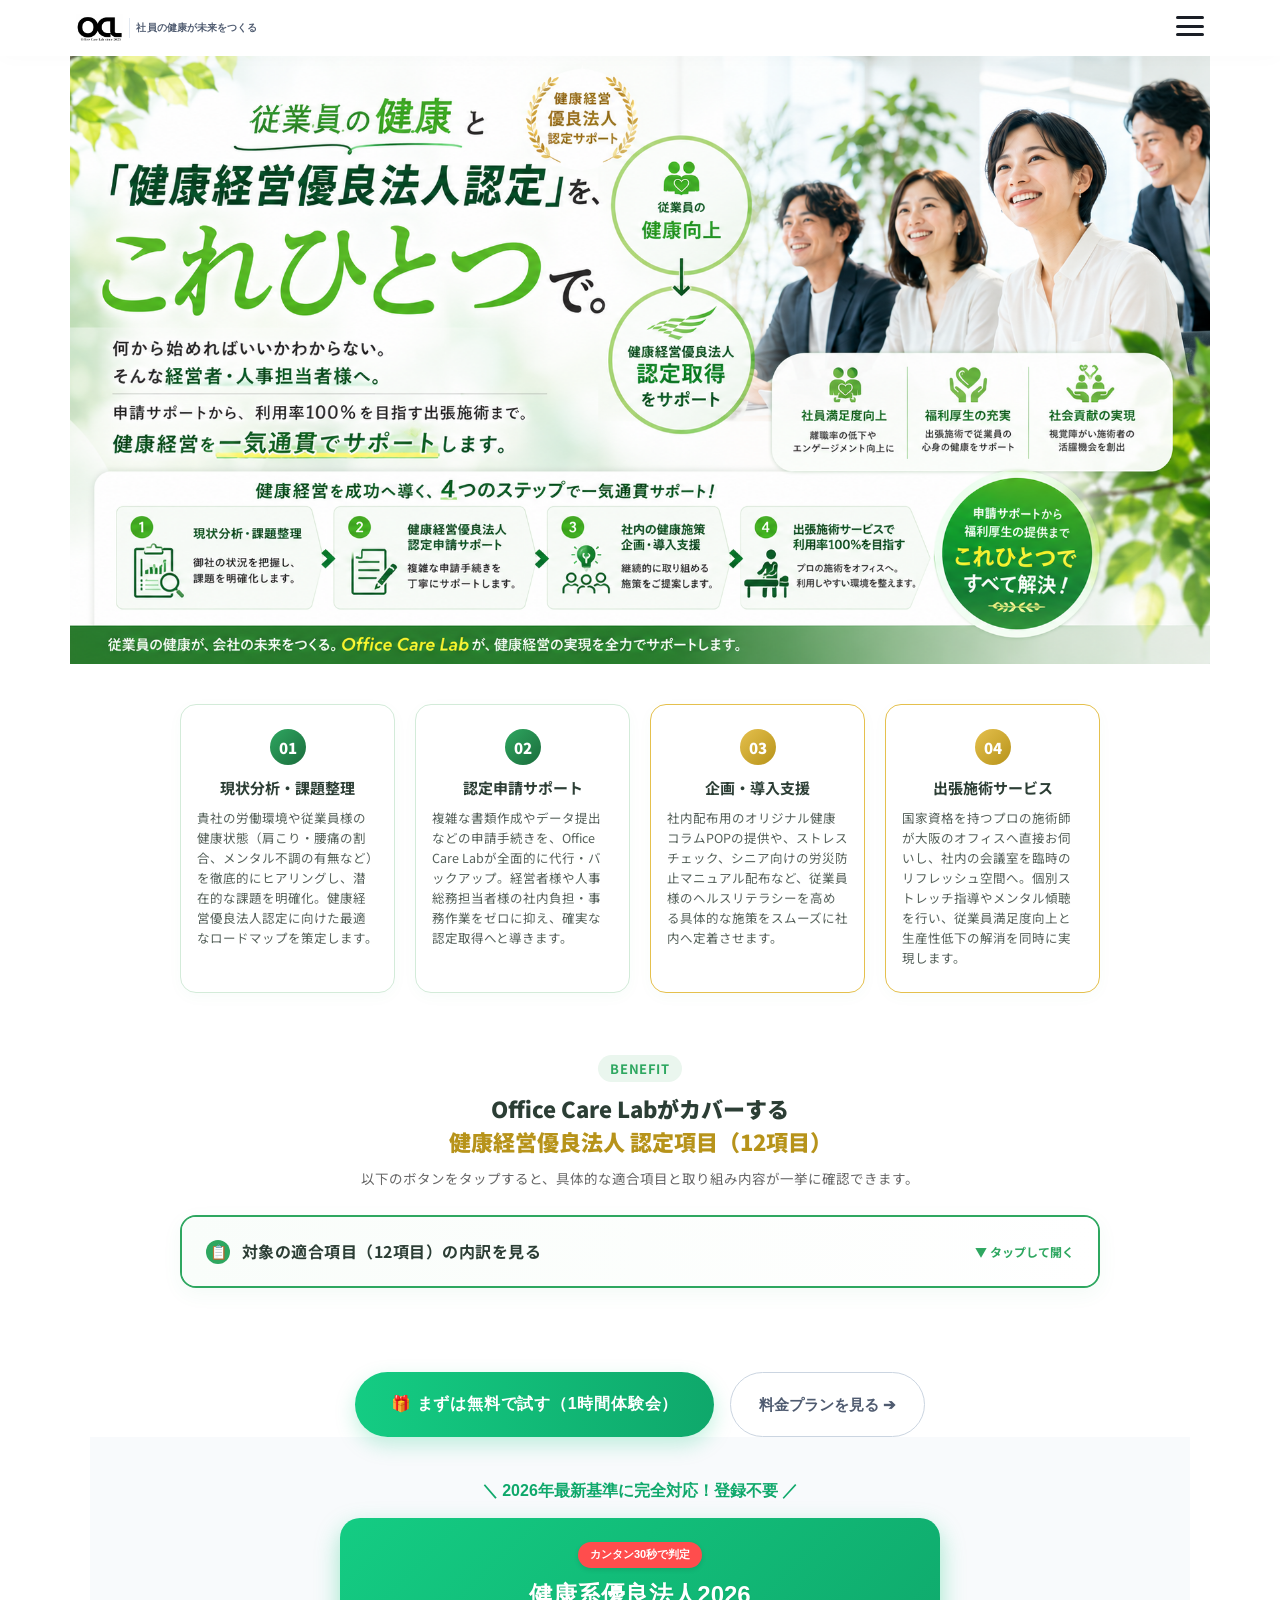
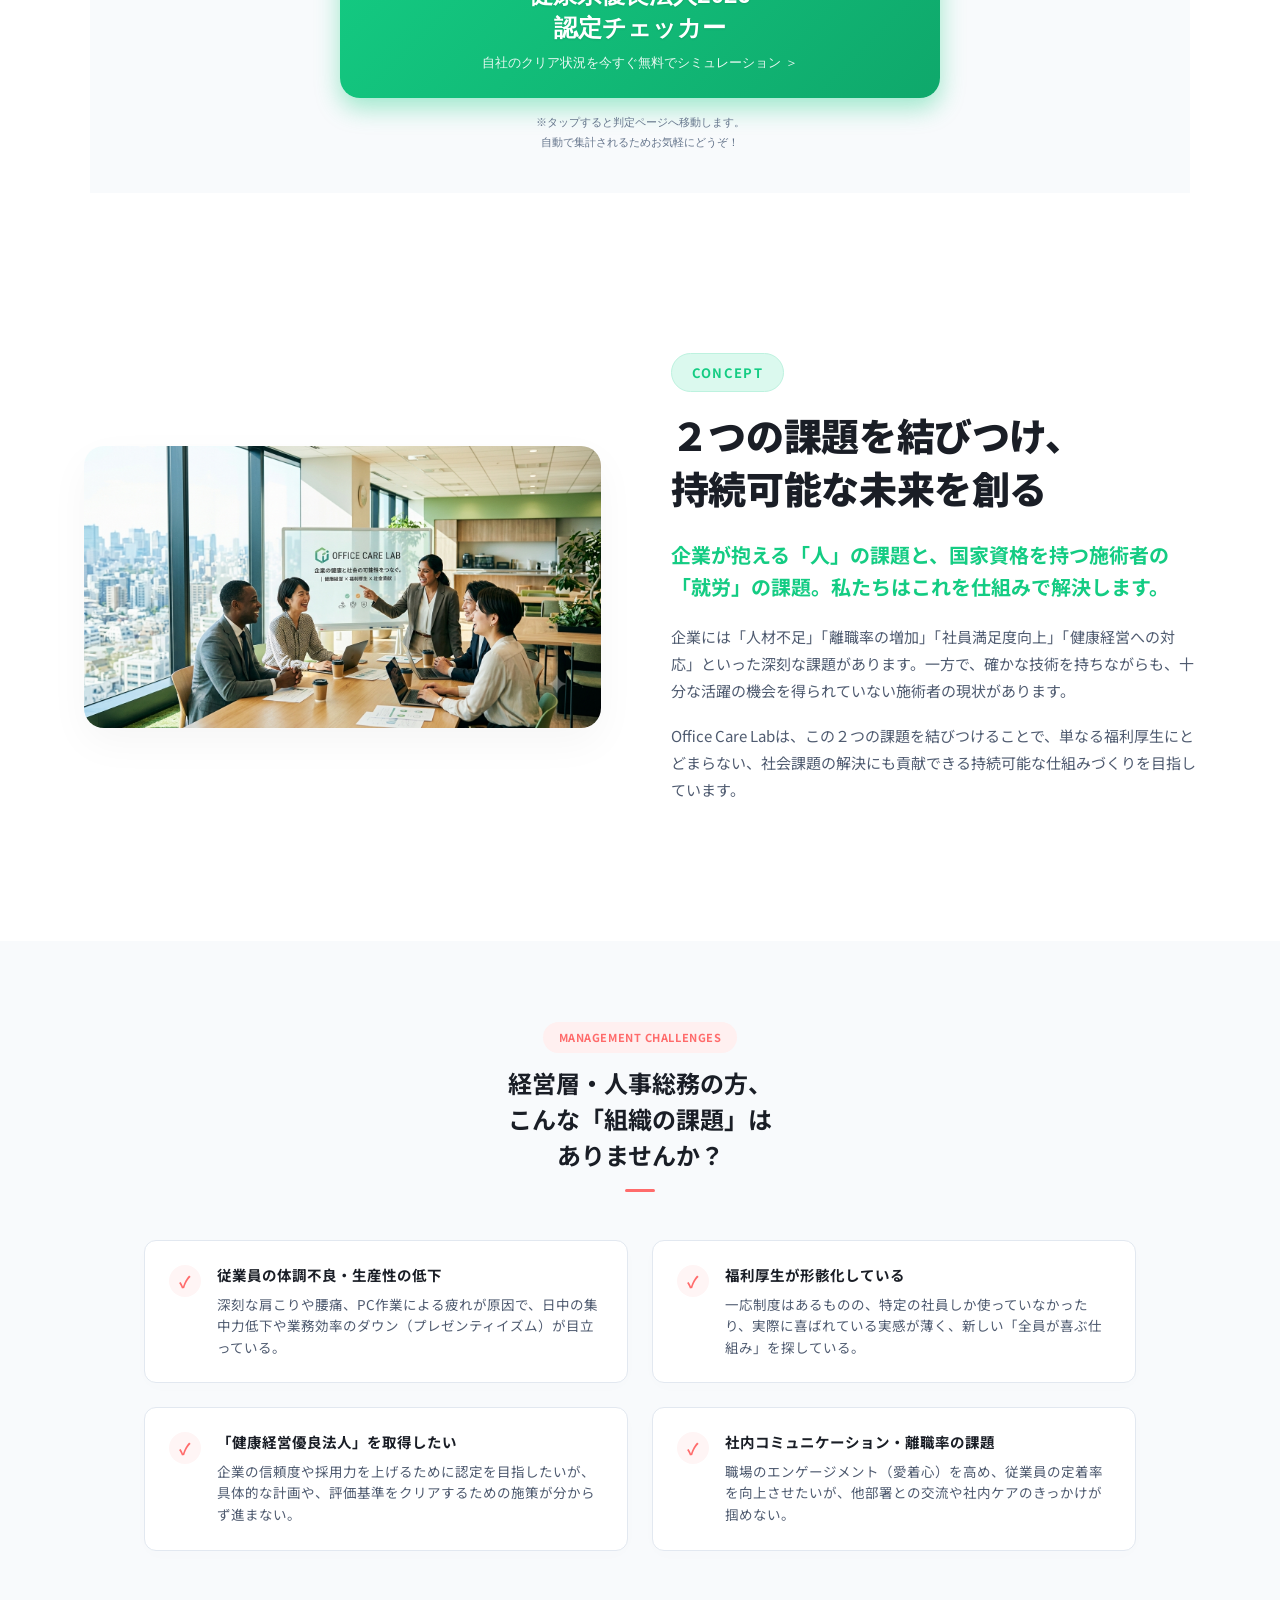
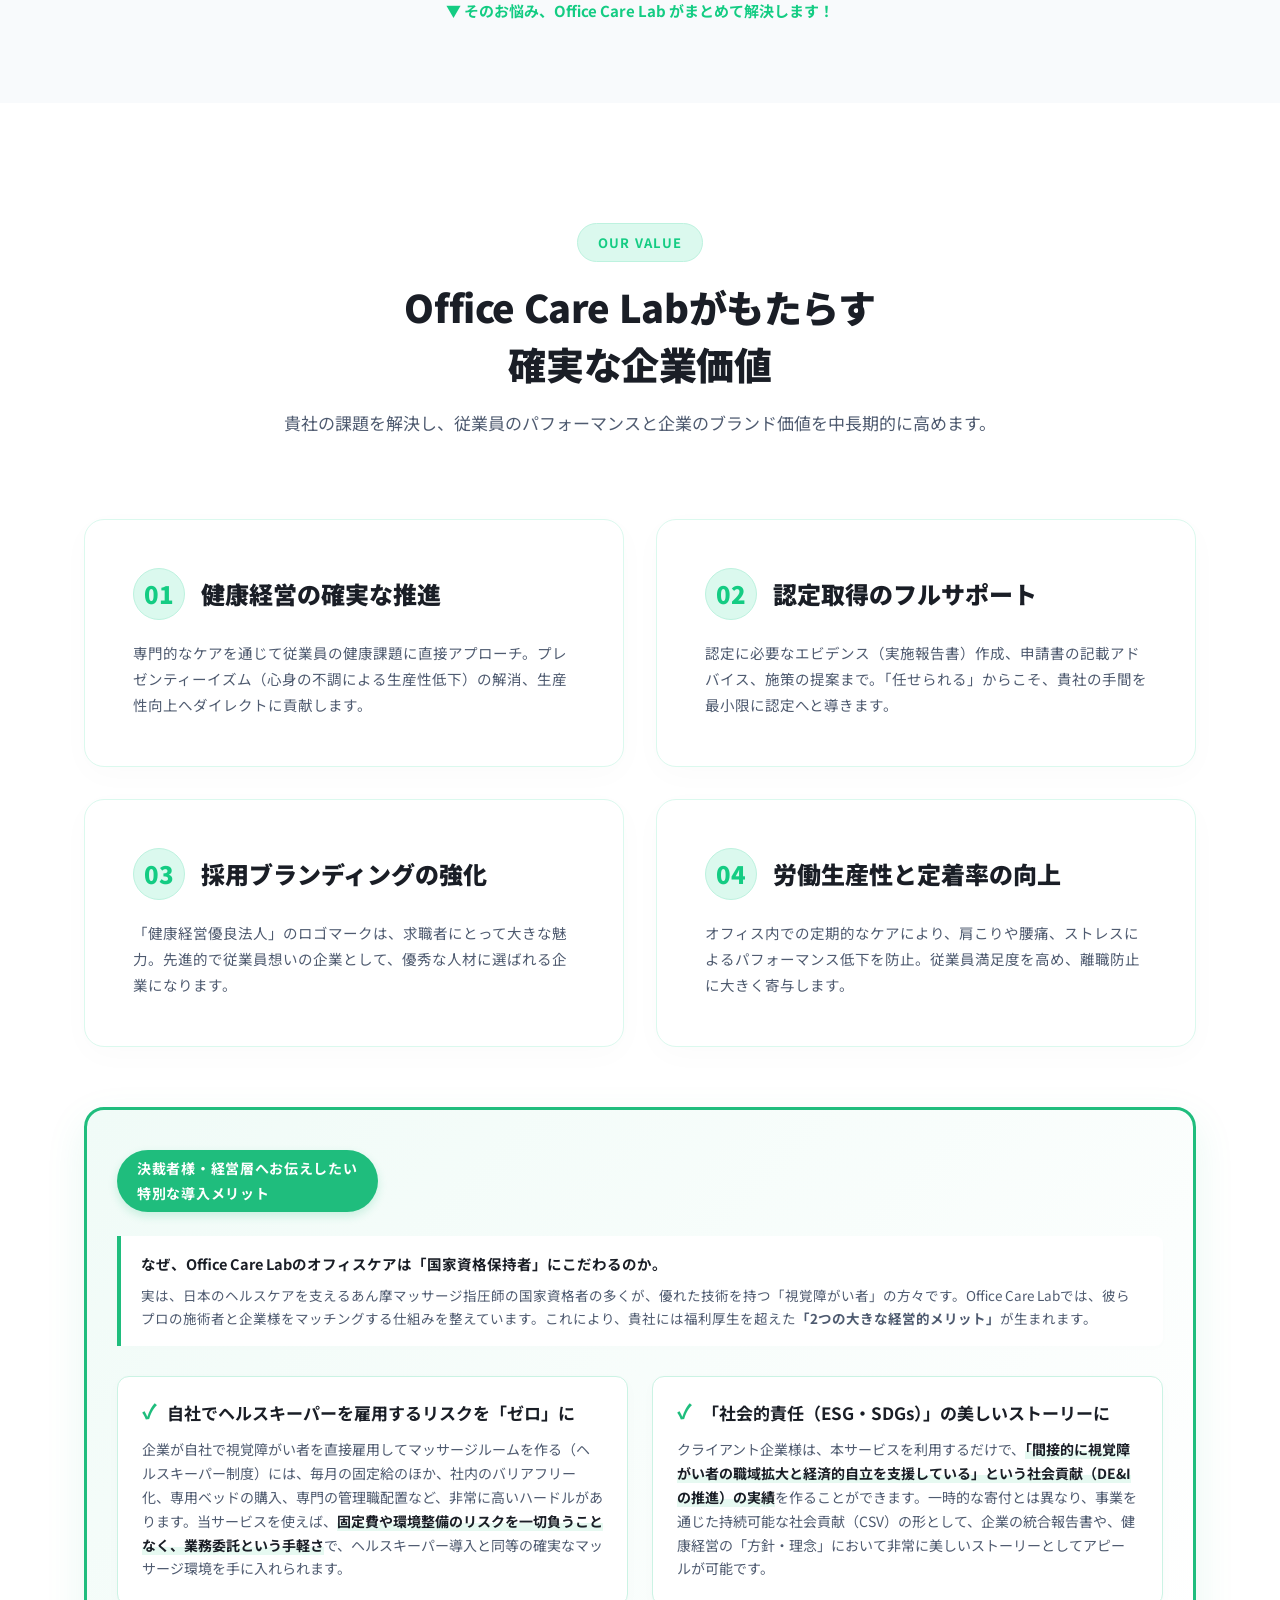
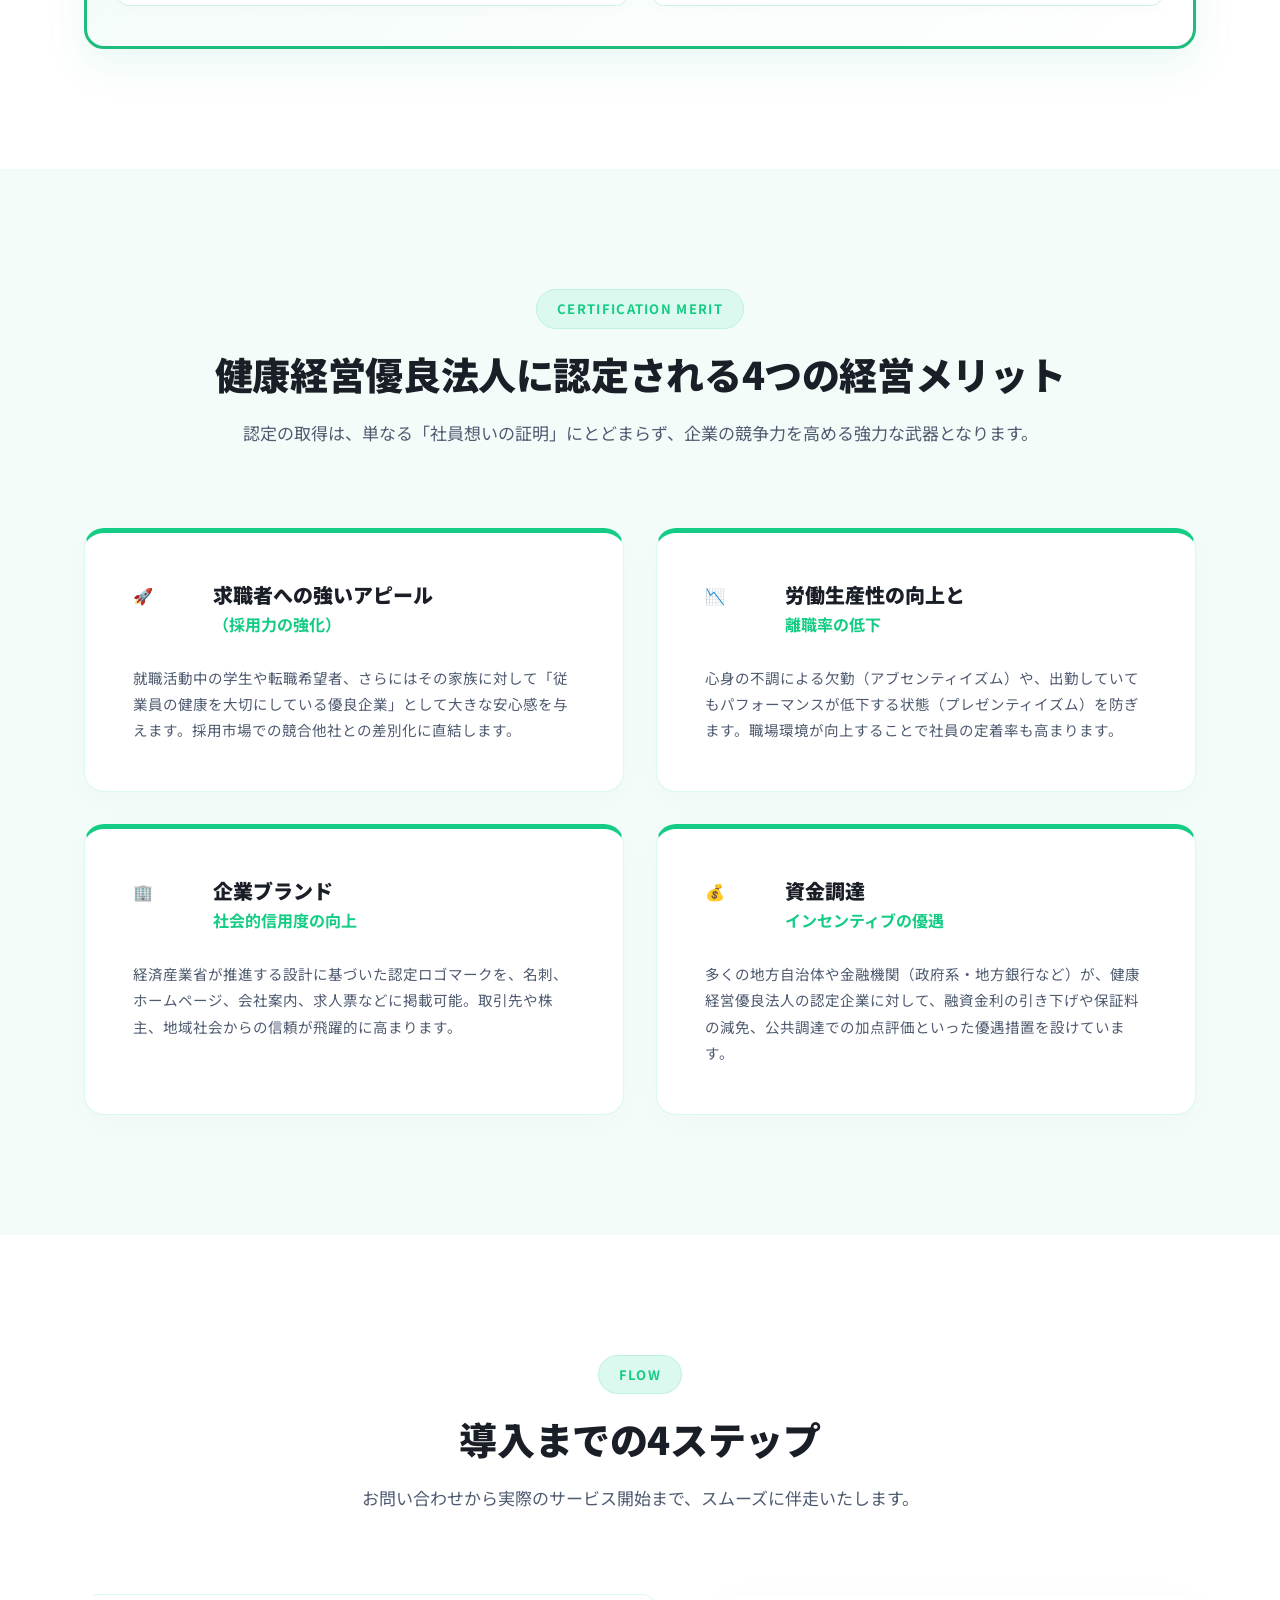
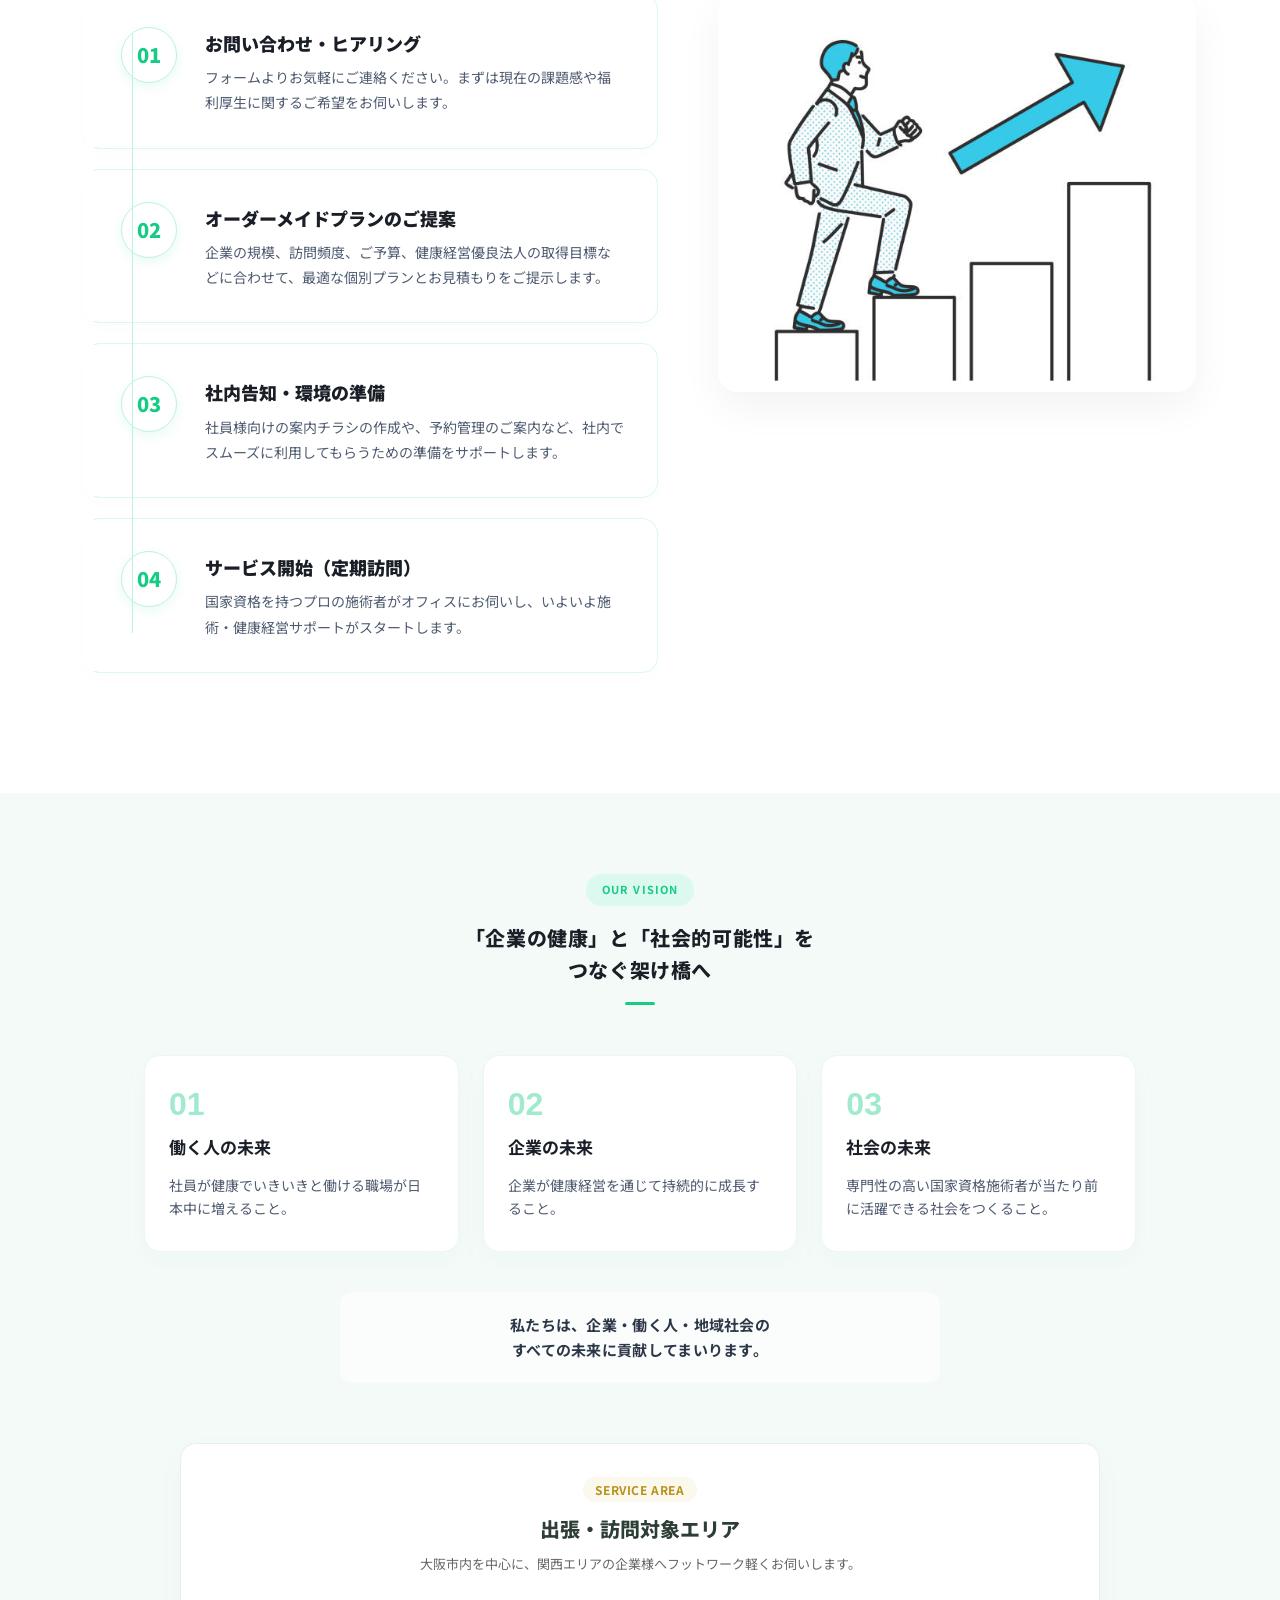
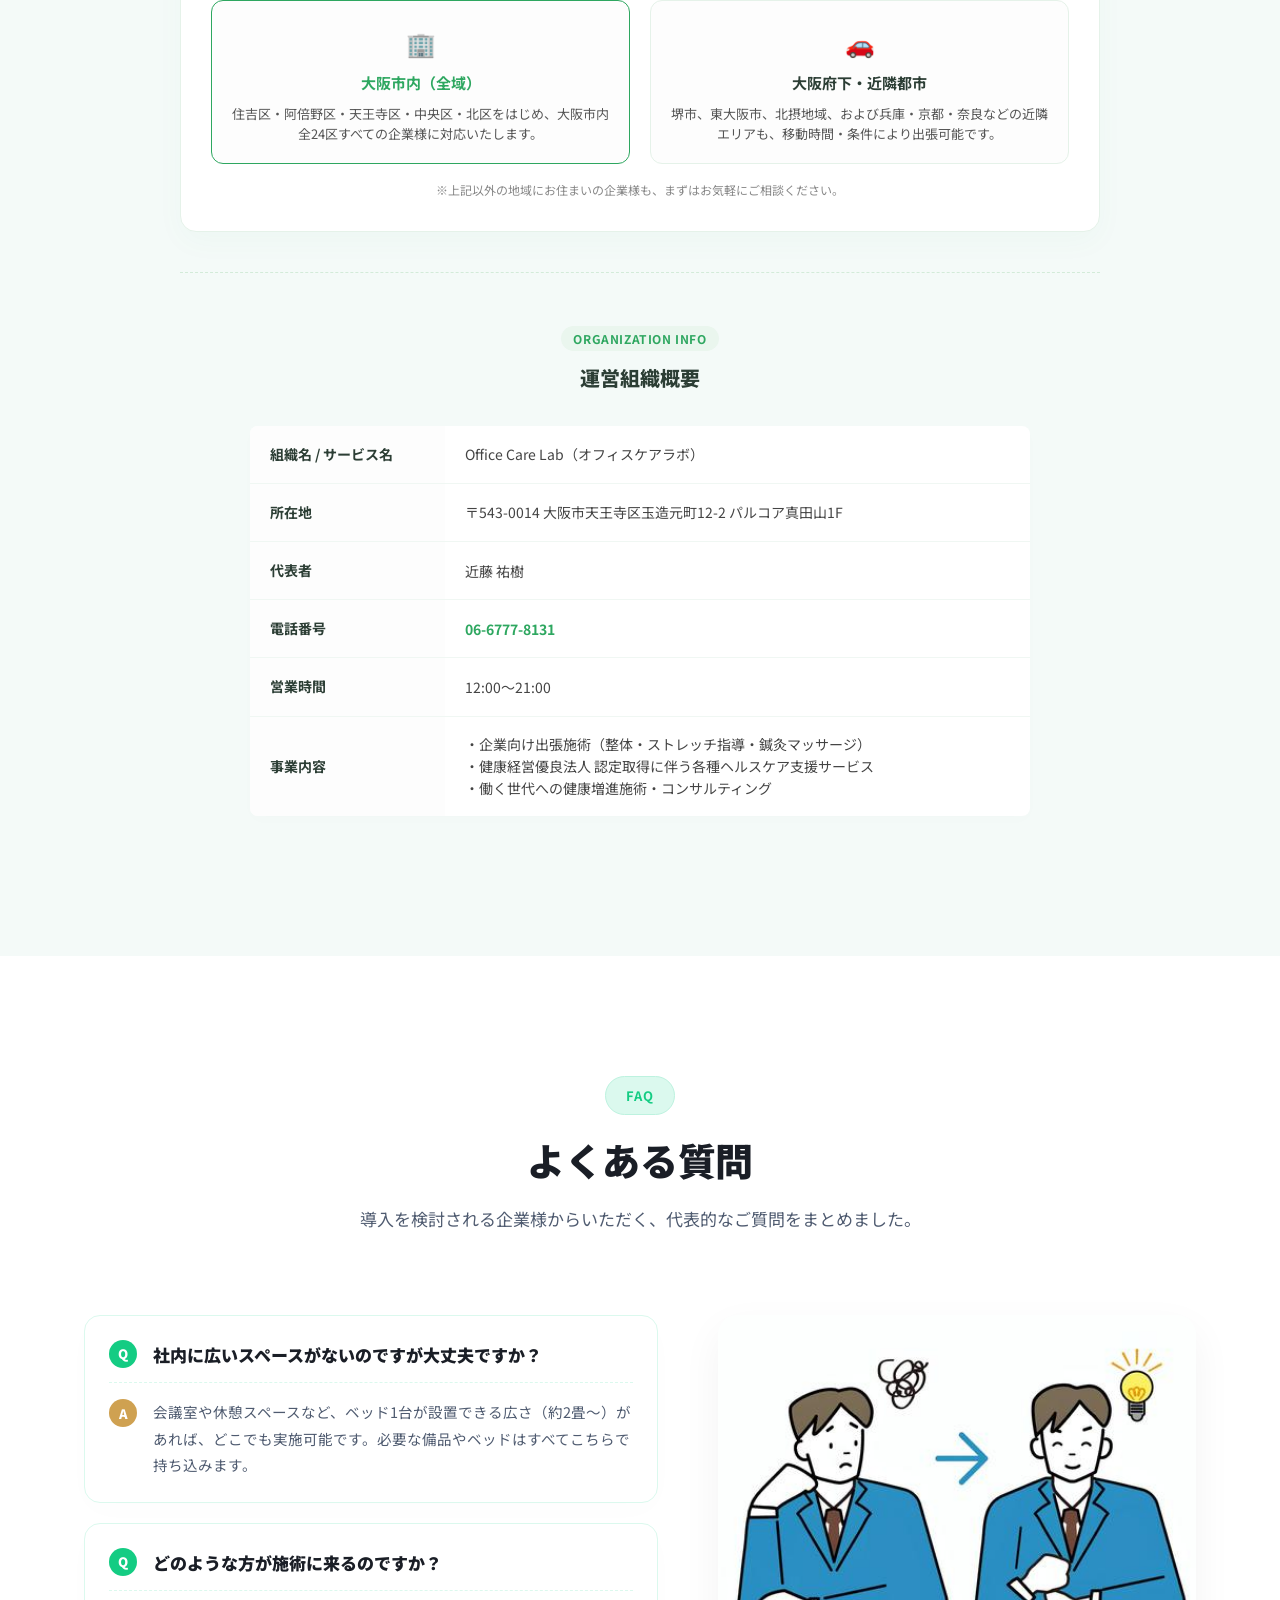
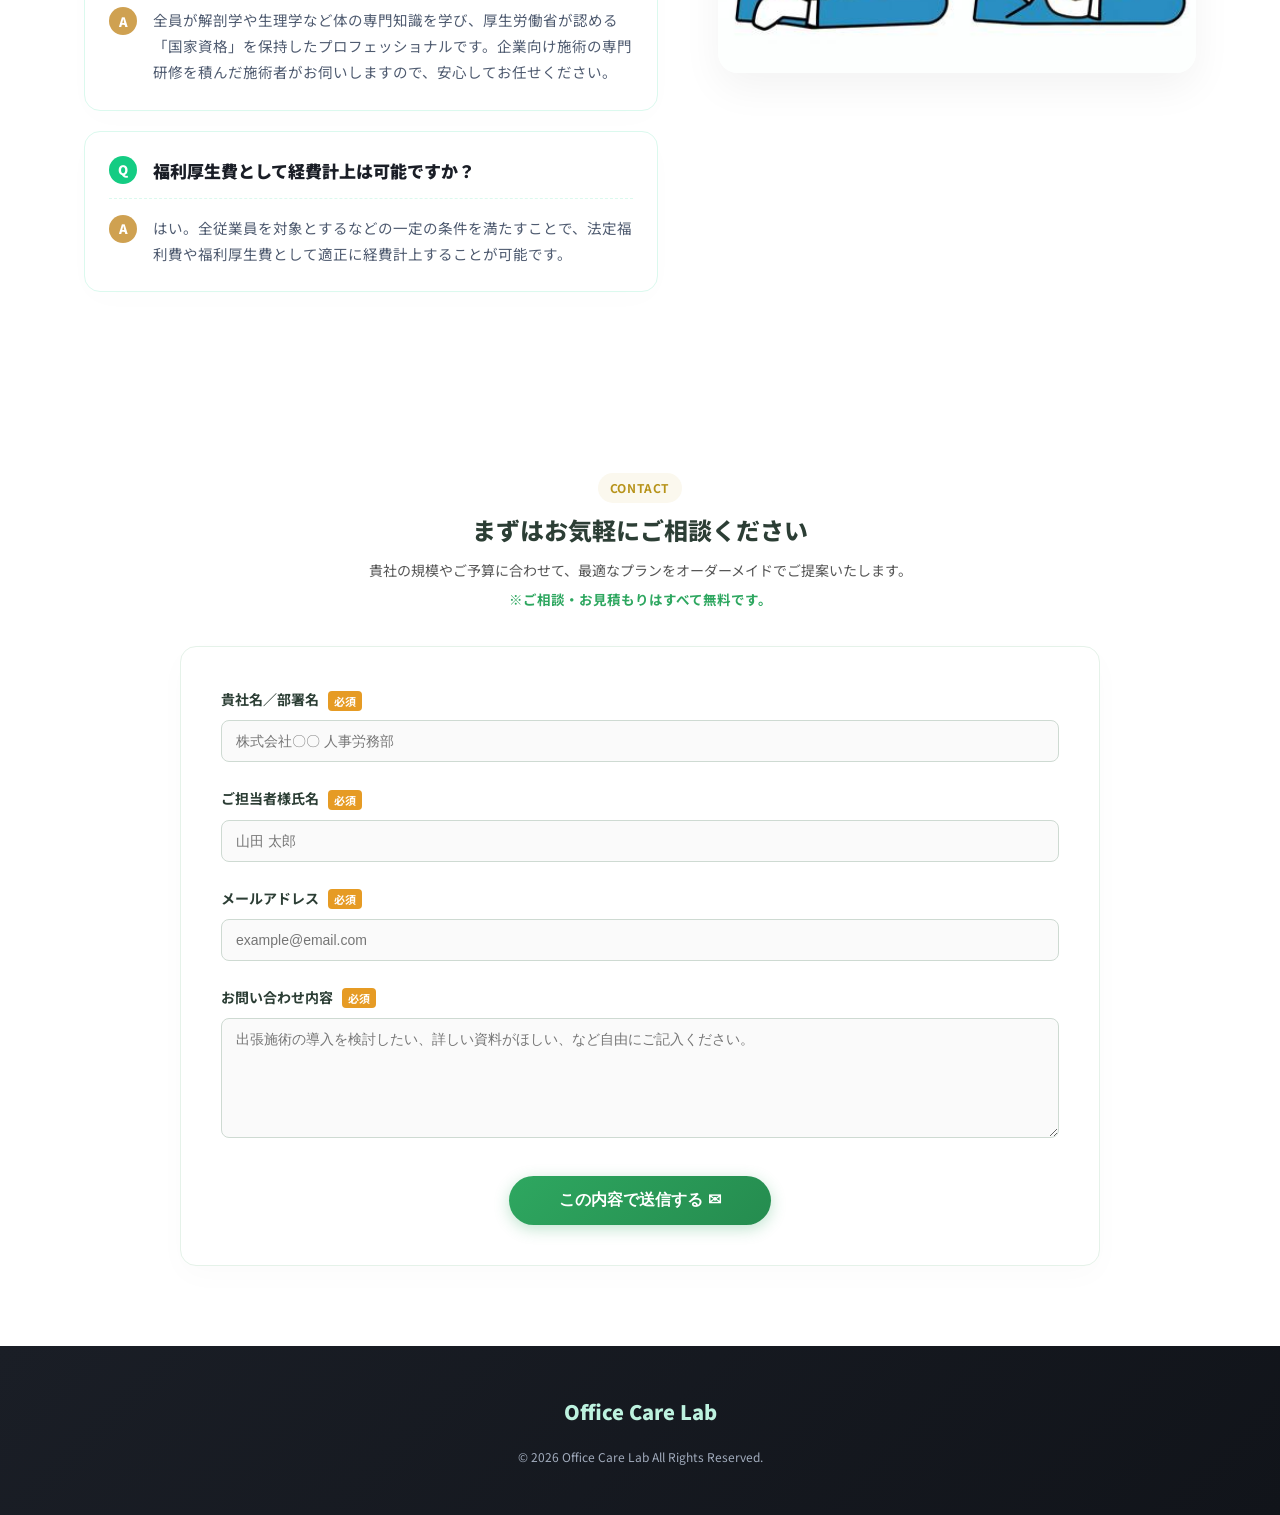
==== index.html @ 628859f6 "Update index.html" ====
<!DOCTYPE html>
<html lang="ja">
<head>
    <meta charset="UTF-8">
    <meta name="viewport" content="width=device-width, initial-scale=1.0">
    
    <title>Office Care Lab | 大阪の企業出張施術・オフィス改善・健康経営優良法人取得サポート</title>
    
    <meta name="description" content="大阪を中心に企業の出張施術・オフィス環境改善を行うOffice Care Lab（オフィスケアラボ）です。肩こり・腰痛改善の出張施術から、健康コラムPOP、ストレスチェック、体力テストの提供まで、社内負担ゼロで健康経営優良法人の認定に必要な12項目を一挙にクリアします。">
    
    <meta name="keywords" content="企業出張施術,健康経営優良法人,オフィス改善,福利厚生,マッサージ出張,大阪,ストレッチ,ストレスチェック">
    
    <meta property="og:title" content="Office Care Lab | 大阪の企業出張施術・健康経営優良法人取得サポート">
    <meta property="og:description" content="社内負担ゼロで健康経営の認定項目をクリア。大阪のオフィス出張施術・環境改善ならオフィスケアラボ。">
    <meta property="og:type" content="website">
    <meta property="og:url" content="https://officecarelab-design.github.io/-lab/">
    <meta property="og:site_name" content="Office Care Lab">
    
    <script type="application/ld+json">
    {
      "@context": "https://schema.org",
      "@type": "LocalBusiness",
      "name": "Office Care Lab",
      "image": "https://officecarelab-design.github.io/-lab/favicon.png",
      "@id": "https://officecarelab-design.github.io/-lab/",
      "url": "https://officecarelab-design.github.io/-lab/",
      "telephone": "+81-6-6777-8131",
      "address": {
        "@type": "PostalAddress",
        "addressRegion": "近畿",
        "addressLocality": "大阪市",
        "addressCountry": "JP"
      },
      "geo": {
        "@type": "GeoCoordinates",
        "latitude": 34.6937,
        "longitude": 135.5023
      },
      "openingHoursSpecification": {
        "@type": "OpeningHoursSpecification",
        "dayOfWeek": [
          "Monday",
          "Tuesday",
          "Wednesday",
          "Thursday",
          "Friday"
        ],
        "opens": "09:00",
        "closes": "18:00"
      },
      "sameAs": []
    }
    </script>

    <link rel="preconnect" href="https://fonts.googleapis.com">
    <link rel="preconnect" href="https://fonts.gstatic.com" crossorigin>
    <link href="https://fonts.googleapis.com/css2?family=Noto+Sans+JP:wght@400;500;700;900&display=swap" rel="stylesheet">
    <link rel="stylesheet" href="style.css">
<link rel="icon" href="favicon.png" type="image/png">
<link rel="apple-touch-icon" href="apple-touch-icon.png">
</head>
<body>

   <!-- ヘッダー（ロゴ横にコンセプトメッセージを追加したおしゃれ版） -->
    <header style="background-color: #ffffff; box-shadow: 0 2px 20px rgba(0,0,0,0.02); position: sticky; top: 0; z-index: 9999; padding: 12px 0;">
        <div class="container header-container" style="display: flex; justify-content: space-between; align-items: center; flex-direction: row; position: relative; max-width: 1160px; margin: 0 auto; padding: 0 16px; box-sizing: border-box;">
            
            <div style="display: flex; align-items: center; gap: 6px;">
                <a href="#" class="logo-link" style="display: block;">
                    <img src="top-logo.png" alt="Office Care Lab" class="logo-img" style="height: 32px; width: auto; display: block;">
                </a>
                
                <div style="border-left: 1px solid #e2e8f0; padding-left: 6px; display: flex; flex-direction: column; justify-content: center; height: 20px;">
                    <span style="font-size: 9.5px; font-weight: bold; color: #4f5b70; letter-spacing: 0.01em; white-space: nowrap; font-family: sans-serif;">
                        社員の健康が未来をつくる
                    </span>
                </div>
            </div>
            
            <div style="position: relative; display: block; height: 24px;">
                <input type="checkbox" id="menu-toggle" class="menu-toggle-checkbox" style="display: none;">
                
                <label for="menu-toggle" class="menu-btn-label" style="display: flex; flex-direction: column; justify-content: space-between; width: 28px; height: 20px; cursor: pointer; z-index: 10001; position: relative;">
                    <span style="display: block; width: 100%; height: 3px; background-color: #1a1e26; border-radius: 2px; transition: all 0.3s ease;"></span>
                    <span style="display: block; width: 100%; height: 3px; background-color: #1a1e26; border-radius: 2px; transition: all 0.3s ease;"></span>
                    <span style="display: block; width: 100%; height: 3px; background-color: #1a1e26; border-radius: 2px; transition: all 0.3s ease;"></span>
                </label>
                
                <!-- ボタンを押したときに出てくるドロップダウンメニュー -->
                <nav class="nav-menu" style="position: absolute; top: 40px; right: 0; background-color: #ffffff; border: 1px solid #dbf9ee; border-radius: 12px; box-shadow: 0 10px 35px rgba(20,204,131,0.18); padding: 24px 20px; width: 240px; z-index: 10000; box-sizing: border-box;">
                    <ul style="list-style: none; margin: 0; padding: 0; display: flex; flex-direction: column; gap: 16px;">
                        <li style="margin: 0; padding: 0;"><a href="#about" style="display: block; font-size: 15px; font-weight: bold; color: #4f5b70; text-decoration: none;" onclick="document.getElementById('menu-toggle').checked = false;">想い</a></li>
                        <li style="margin: 0; padding: 0;"><a href="#value" style="display: block; font-size: 15px; font-weight: bold; color: #4f5b70; text-decoration: none;" onclick="document.getElementById('menu-toggle').checked = false;">提供価値</a></li>
                        <li style="margin: 0; padding: 0;"><a href="price.html" style="display: block; font-size: 15px; font-weight: bold; color: #4f5b70; text-decoration: none;" onclick="document.getElementById('menu-toggle').checked = false;">費用について</a></li>
                        <li style="margin: 0; padding: 0;"><a href="#merit" style="display: block; font-size: 15px; font-weight: bold; color: #4f5b70; text-decoration: none;" onclick="document.getElementById('menu-toggle').checked = false;">認定メリット</a></li>
                        <li style="margin: 0; padding: 0;"><a href="kenko-keiei.html" style="display: block; font-size: 15px; font-weight: bold; color: #4f5b70; text-decoration: none;" onclick="document.getElementById('menu-toggle').checked = false;">
        健康経営優良法人取得支援
    </a>
</li>
                        <li style="margin: 0; padding: 0;"><a href="#flow" style="display: block; font-size: 15px; font-weight: bold; color: #4f5b70; text-decoration: none;" onclick="document.getElementById('menu-toggle').checked = false;">導入の流れ</a></li>
                        
                        <!-- 💡【ここにはめ込みます！】会社概要（COMPANY PROFILE）へのリンク -->
                        <li style="margin: 0; padding: 0;">
                            <a href="company.html" style="display: block; font-size: 15px; font-weight: bold; color: #4f5b70; text-decoration: none;" onclick="document.getElementById('menu-toggle').checked = false;">COMPANY PROFILE</a>
                        </li>
                        
                        <li style="margin: 0; padding: 0; margin-top: 4px;">
                            <a href="#contact" class="btn-nav" style="display: block; background-color: #14cc83; color: #ffffff; text-align: center; padding: 12px; border-radius: 8px; font-size: 15px; font-weight: bold; text-decoration: none; box-shadow: 0 4px 12px rgba(20,204,131,0.2);" onclick="document.getElementById('menu-toggle').checked = false;">お問い合わせ</a>
                        </li>
                    </ul>
                </nav>
            </div>
        </div>
    </header>

  <!-- ==========================================================================
   🌅 HERO（ファーストビュー：スマホ並び順＆余白修正版）
   ========================================================================== -->
<!-- ==========================================================================
   🌅 HERO（ファーストビュー：完成版一枚画像 ＋ 下部2連ボタン仕様）
   ========================================================================== -->
<section id="hero" style="width: 100%; padding: 0 0 40px 0; background: #ffffff !important; font-family: 'Helvetica Neue', Arial, 'Hiragino Kaku Gothic ProN', 'Hiragino Sans', Meiryo, sans-serif; overflow: hidden; display: block !important;">
    
    <div style="width: 100%; max-width: 1140px; margin: 0 auto; text-align: center; background: none !important;">
        
        <img src="boy.png" 
             onerror="this.onerror=null; this.src='img/girl.png';" 
             alt="働くオフィスが癒しの空間に。心と体を整える、新しい福利厚生" 
             style="width: 100%; height: auto; display: block; margin: 0 auto; border: none !important; box-shadow: none !important;">
        
    </div>
<!-- SEO対策：洗練された4つのステップ詳細テキスト（画像幅ぴったり） -->
<div class="ocl-custom-flow-container" style="
    width: 100%;
    max-width: 960px;
    margin: 40px auto 60px auto;
    padding: 0 20px;
    box-sizing: border-box;
    font-family: 'Noto Sans JP', sans-serif;
">
    <div class="ocl-flex-responsive-wrapper">
        
        <div class="ocl-flow-item-card">
            <div class="ocl-flow-item-badge" style="background: linear-gradient(135deg, #2ea760, #1b6c3c);">01</div>
            <h3 style="font-size: 15px; color: #2c3e35; margin: 0 0 10px 0; font-weight: 700; line-height: 1.4; text-align: center;">現状分析・課題整理</h3>
            <p style="font-size: 12.5px; color: #55615a; line-height: 1.6; margin: 0; text-align: left;">貴社の労働環境や従業員様の健康状態（肩こり・腰痛の割合、メンタル不調の有無など）を徹底的にヒアリングし、潜在的な課題を明確化。健康経営優良法人認定に向けた最適なロードマップを策定します。</p>
        </div>

        <div class="ocl-flow-item-card">
            <div class="ocl-flow-item-badge" style="background: linear-gradient(135deg, #2ea760, #1b6c3c);">02</div>
            <h3 style="font-size: 15px; color: #2c3e35; margin: 0 0 10px 0; font-weight: 700; line-height: 1.4; text-align: center;">認定申請サポート</h3>
            <p style="font-size: 12.5px; color: #55615a; line-height: 1.6; margin: 0; text-align: left;">複雑な書類作成やデータ提出などの申請手続きを、Office Care Labが全面的に代行・バックアップ。経営者様や人事総務担当者様の社内負担・事務作業をゼロに抑え、確実な認定取得へと導きます。</p>
        </div>

        <div class="ocl-flow-item-card" style="border-color: #e5c04d !important;">
            <div class="ocl-flow-item-badge" style="background: linear-gradient(135deg, #e5c04d, #b7931a);">03</div>
            <h3 style="font-size: 15px; color: #2c3e35; margin: 0 0 10px 0; font-weight: 700; line-height: 1.4; text-align: center;">企画・導入支援</h3>
            <p style="font-size: 12.5px; color: #55615a; line-height: 1.6; margin: 0; text-align: left;">社内配布用のオリジナル健康コラムPOPの提供や、ストレスチェック、シニア向けの労災防止マニュアル配布など、従業員様のヘルスリテラシーを高める具体的な施策をスムーズに社内へ定着させます。</p>
        </div>

        <div class="ocl-flow-item-card" style="border-color: #e5c04d !important;">
            <div class="ocl-flow-item-badge" style="background: linear-gradient(135deg, #e5c04d, #b7931a);">04</div>
            <h3 style="font-size: 15px; color: #2c3e35; margin: 0 0 10px 0; font-weight: 700; line-height: 1.4; text-align: center;">出張施術サービス</h3>
            <p style="font-size: 12.5px; color: #55615a; line-height: 1.6; margin: 0; text-align: left;">国家資格を持つプロの施術師が大阪のオフィスへ直接お伺いし、社内の会議室を臨時のリフレッシュ空間へ。個別ストレッチ指導やメンタル傾聴を行い、従業員満足度向上と生産性低下の解消を同時に実現します。</p>
        </div>

    </div>
</div>

<style>
.ocl-flex-responsive-wrapper {
    display: flex;
    gap: 20px;
}
.ocl-flow-item-card {
    flex: 1;
    background: #ffffff;
    border: 1px solid #d3ebd9;
    border-radius: 16px;
    padding: 24px 16px;
    box-shadow: 0 4px 15px rgba(46, 167, 96, 0.03);
    display: flex;
    flex-direction: column;
    align-items: center;
}
.ocl-flow-item-badge {
    width: 36px;
    height: 36px;
    color: #ffffff;
    font-size: 15px;
    font-weight: 900;
    border-radius: 50%;
    display: flex;
    align-items: center;
    justify-content: center;
    margin-bottom: 12px;
}
@media (max-width: 900px) {
    .ocl-flex-responsive-wrapper {
        flex-direction: column;
        gap: 16px;
    }
    .ocl-flow-item-card {
        padding: 20px;
        align-items: flex-start;
    }
    .ocl-flow-item-card h3 {
        text-align: left !important;
    }
}
</style>
</div>
<!-- ==========================================
     【100%確実に反映】健康経営12項目クリア内訳（HTML直書き版）
     ========================================== -->
<!-- ==========================================
     【100%確実に反映】健康経営12項目クリア内訳（洗練された開閉式・アコーディオン版）
     ========================================== -->
<!-- ==========================================
     【100%確実に反映】開閉時に文字が切り替わる12項目（反転バグ修正版）
     ========================================== -->
<div class="ocl-seo-single-accordion-section" style="
    width: 100%;
    max-width: 960px;
    margin: 50px auto 60px auto;
    padding: 0 20px;
    box-sizing: border-box;
    font-family: 'Noto Sans JP', sans-serif;
">
    <div style="text-align: center; margin-bottom: 25px;">
        <span style="font-size: 13px; color: #2ea760; font-weight: 700; background: #eaf6ee; padding: 4px 12px; border-radius: 50px; letter-spacing: 0.05em;">BENEFIT</span>
        <h2 style="font-size: 22px; color: #2c3e35; margin: 10px 0 0 0; font-weight: 900; line-height: 1.5;">
            Office Care Labがカバーする<br>
            <span style="color: #b7931a;">健康経営優良法人 認定項目（12項目）</span>
        </h2>
        <p style="font-size: 13.5px; color: #666666; margin: 8px 0 0 0;">以下のボタンをタップすると、具体的な適合項目と取り組み内容が一挙に確認できます。</p>
    </div>

    <details class="ocl-single-accordion" style="
        background: #ffffff;
        border: 2px solid #2ea760;
        border-radius: 16px;
        box-shadow: 0 6px 20px rgba(46, 167, 96, 0.06);
        overflow: hidden;
        transition: all 0.3s ease;
    ">
        <summary class="ocl-single-summary">
            <div class="ocl-summary-title-area">
                <span class="ocl-summary-notebook-icon">📋</span>
                <span class="ocl-summary-title-text">対象の適合項目（12項目）の内訳を見る</span>
            </div>
            
            <div class="ocl-action-text-zone">
                <span class="ocl-text-open">▼ タップして開く</span>
                <span class="ocl-text-close">▲ タップして閉じる</span>
            </div>
        </summary>

        <div class="ocl-single-content-wrapper" style="
            padding: 24px;
            background: #fafdfb;
            border-top: 1px dashed #d3ebd9;
        ">
            <div class="ocl-checklist-responsive-grid">
                
                <div class="ocl-check-card">
                    <div class="ocl-check-icon">✓</div>
                    <div class="ocl-check-text">
                        <h3>定期健診受診率（実質100%）</h3>
                        <p>従業員の定期健康診断の受診徹底を促すアナウンス支援や環境づくりをサポートします。</p>
                    </div>
                </div>

                <div class="ocl-check-card">
                    <div class="ocl-check-icon">✓</div>
                    <div class="ocl-check-text">
                        <h3>受診勧奨の取り組み</h3>
                        <p>健診結果で再検査・精密検査が必要となった従業員への受診推奨体制を構築します。</p>
                    </div>
                </div>

                <div class="ocl-check-card">
                    <div class="ocl-check-icon">✓</div>
                    <div class="ocl-check-text">
                        <h3>ストレスチェックの実施</h3>
                        <p>法定義務に基づくメンタルヘルス不調の未然防止に向け、ストレスチェックの実施を形骸化させず支援します。</p>
                    </div>
                </div>

                <div class="ocl-check-card">
                    <div class="ocl-check-icon">✓</div>
                    <div class="ocl-check-text">
                        <h3>管理職へのメンタルヘルス教育</h3>
                        <p>ラインケアやメンタル不調者の早期発見に向けた、管理職向けの知識共有POPマニュアルを提供します。</p>
                    </div>
                </div>

                <div class="ocl-check-card">
                    <div class="ocl-check-icon">✓</div>
                    <div class="ocl-check-text">
                        <h3>一般社員への健康教育</h3>
                        <p>ヘルスリテラシー向上を目指し、肩こり腰痛予防やセルフケアに関する専門知識を社内に定着させます。</p>
                    </div>
                </div>

                <div class="ocl-check-card">
                    <div class="ocl-check-icon">✓</div>
                    <div class="ocl-check-text">
                        <h3>適切な働き方実現（過重労働防止）</h3>
                        <p>出張施術を通じたリフレッシュ時間の創出により、長時間労働の抑制や業務効率化の意識を醸成します。</p>
                    </div>
                </div>

                <div class="ocl-check-card">
                    <div class="ocl-check-icon">✓</div>
                    <div class="ocl-check-text">
                        <h3>依存症対策（受動喫煙防止など）</h3>
                        <p>社内の健康増進を目的とした禁煙啓発や受動喫煙防止、各種依存症リスクに関する情報発信を行います。</p>
                    </div>
                </div>

                <div class="ocl-check-card">
                    <div class="ocl-check-icon">✓</div>
                    <div class="ocl-check-text">
                        <h3>食生活の改善に向けた取り組み</h3>
                        <p>専門家監修の「栄養バランス」「オフィスでの食事選び」に関する健康コラムPOPを定期配信します。</p>
                    </div>
                </div>

                <div class="ocl-check-card">
                    <div class="ocl-check-icon">✓</div>
                    <div class="ocl-check-text">
                        <h3>運動機会の増進（ストレッチ指導）</h3>
                        <p>プロの施術師による個別のストレッチ指導やデスクワーク向けの運動導入により、運動不足を解消します。</p>
                    </div>
                </div>

                <div class="ocl-check-card" style="border-color: #e5c04d !important;">
                    <div class="ocl-check-icon" style="background: #b7931a;">✓</div>
                    <div class="ocl-check-text">
                        <h3>女性の健康保持・増進</h3>
                        <p>女性特有の健康課題（更年期症状、月経に伴う不調など）に対する理解促進とケアをサポートします。</p>
                    </div>
                </div>

                <div class="ocl-check-card" style="border-color: #e5c04d !important;">
                    <div class="ocl-check-icon" style="background: #b7931a;">✓</div>
                    <div class="ocl-check-text">
                        <h3>高年齢従業員の健康増進・労災防止</h3>
                        <p>シニア層の身体機能維持、転倒防止、労働災害（労災）を未然に防ぐための具体的な対策を提供します。</p>
                    </div>
                </div>

                <div class="ocl-check-card" style="border-color: #e5c04d !important;">
                    <div class="ocl-check-icon" style="background: #b7931a;">✓</div>
                    <div class="ocl-check-text">
                        <h3>感染症予防対策</h3>
                        <p>オフィス内での集団感染リスクを抑えるため、季節性ウイルスや感染症予防に関する情報・対策を共有します。</p>
                    </div>
                </div>

            </div>
        </div>
    </details>
</div>

<style>
.ocl-single-summary::-webkit-details-marker { display: none; }
.ocl-single-summary {
    list-style: none;
    padding: 20px 24px;
    display: flex;
    align-items: center;
    justify-content: space-between;
    cursor: pointer;
    user-select: none;
    background: linear-gradient(to right, #f9fdfa, #ffffff);
}
.ocl-single-summary:hover { background: #f2faf4 !important; }

.ocl-summary-title-area {
    display: flex;
    align-items: center;
    gap: 12px;
}
.ocl-summary-notebook-icon {
    width: 24px;
    height: 24px;
    background: #2ea760;
    color: #ffffff;
    font-size: 14px;
    font-weight: bold;
    border-radius: 50%;
    display: flex;
    align-items: center;
    justify-content: center;
    flex-shrink: 0;
}
.ocl-summary-title-text {
    font-size: 16px;
    color: #2c3e35;
    font-weight: 700;
    letter-spacing: 0.03em;
}

/* 🌟 文字切り替えの仕組み（回転・ひっくり返りを完全廃止） */
.ocl-action-text-zone {
    font-size: 12px;
    font-weight: bold;
    white-space: nowrap;
    flex-shrink: 0;
}
.ocl-single-accordion .ocl-text-open { display: inline; color: #2ea760; }
.ocl-single-accordion .ocl-text-close { display: none; color: #b7931a; }

/* 開いた時 [open] の文字切り替え指示 */
.ocl-single-accordion[open] .ocl-text-open { display: none !important; }
.ocl-single-accordion[open] .ocl-text-close { display: inline !important; }

/* 12項目のレイアウト（PC用3列） */
.ocl-checklist-responsive-grid {
    display: grid;
    grid-template-columns: repeat(3, 1fr);
    gap: 16px;
}
.ocl-check-card {
    background: #ffffff;
    border: 1px solid #e5f2e9;
    border-radius: 12px;
    padding: 16px;
    box-shadow: 0 4px 10px rgba(0,0,0,0.01);
    display: flex;
    align-items: flex-start;
    gap: 12px;
}
.ocl-check-icon {
    flex-shrink: 0;
    width: 22px;
    height: 22px;
    background: #2ea760;
    color: #ffffff;
    font-size: 13px;
    font-weight: bold;
    border-radius: 50%;
    display: flex;
    align-items: center;
    justify-content: center;
}
.ocl-check-text h3 {
    font-size: 14px;
    color: #2c3e35;
    margin: 2px 0 6px 0;
    font-weight: 700;
    line-height: 1.4;
}
.ocl-check-text p {
    font-size: 12px;
    color: #66736c;
    line-height: 1.5;
    margin: 0;
}

/* 📱 タブレットサイズ（画面幅900px以下） */
@media (max-width: 900px) {
    .ocl-checklist-responsive-grid {
        grid-template-columns: repeat(2, 1fr);
    }
}

/* 📱 スマートフォンサイズ（画面幅768px以下）での絶対被らない調整 */
@media (max-width: 768px) {
    .ocl-single-summary {
        flex-direction: column; /* 縦並びにして絶対に文字が被らないようにする */
        align-items: center !important;
        text-align: center;
        gap: 12px !important;
        padding: 20px 16px !important;
    }
    .ocl-summary-title-area {
        flex-direction: column;
        gap: 8px;
    }
    .ocl-summary-title-text {
        font-size: 15px;
        line-height: 1.4;
    }
    .ocl-action-text-zone {
        margin-top: 4px;
        background: #f0f9f4; /* スマホ時はボタンらしく背景を薄く敷く */
        padding: 6px 16px;
        border-radius: 50px;
        border: 1px solid #d3ebd9;
    }
    /* 開いた時のスマホ用背景色変化 */
    .ocl-single-accordion[open] .ocl-action-text-zone {
        background: #fbf8ee;
        border-color: #f5e7c4;
    }
    .ocl-single-content-wrapper {
        padding: 16px !important;
    }
    .ocl-checklist-responsive-grid {
        grid-template-columns: 1fr; /* スマホは1列 */
        gap: 12px;
    }
}
</style>
</div>
    <div style="max-width: 1140px; margin: 0 auto; padding: 24px 20px 0 20px; box-sizing: border-box;">
        
        <div class="hero-clean-btn-group">
            <a href="#contact" class="hero-clean-btn-green">
                🎁 まずは無料で試す（1時間体験会）
            </a>
            
            <a href="price.html" class="hero-clean-btn-white">
                料金プランを見る ➔
            </a>
        </div>
<style>
    /* ボタンのデザイン設定 */
    .mega-checker-wrapper {
        width: 100%;
        padding: 40px 16px; /* 上下の余白 */
        box-sizing: border-box;
        text-align: center;
        background-color: #f8fafc; /* 背景を少しグレーにしてボタンを際立たせる */
    }

    .mega-checker-sub-title {
        display: block;
        font-size: 14px;
        font-weight: 800;
        color: #0fa86b;
        margin-bottom: 12px;
    }

    /* 📱 画面いっぱいの巨大ボタン本体 */
    .mega-checker-button {
        display: flex;
        flex-direction: column;
        align-items: center;
        justify-content: center;
        width: 100%;
        max-width: 600px; /* 横幅が広くなりすぎないよう調整 */
        margin: 0 auto;
        padding: 24px 20px;
        background: linear-gradient(135deg, #14cc83 0%, #0fa86b 100%);
        border-radius: 20px; /* 角を丸く */
        text-decoration: none !important; /* 下線を消す */
        box-shadow: 0 10px 25px rgba(20, 204, 131, 0.4); /* ふわっとした影 */
        transition: transform 0.2s ease;
        box-sizing: border-box;
    }

    /* ボタン内の赤タグ */
    .mega-checker-tag {
        background-color: #ff4d4d;
        color: #fff;
        font-size: 11px;
        font-weight: 800;
        padding: 3px 12px;
        border-radius: 50px;
        margin-bottom: 10px;
        box-shadow: 0 2px 5px rgba(0,0,0,0.1);
    }

    /* メインの文字 */
    .mega-checker-main-text {
        color: #ffffff;
        font-size: 20px;
        font-weight: 900;
        line-height: 1.4;
        margin-bottom: 6px;
        text-shadow: 0 1px 2px rgba(0,0,0,0.1);
    }

    /* 補足の文字 */
    .mega-checker-sub-text {
        color: rgba(255, 255, 255, 0.9);
        font-size: 13px;
        font-weight: 500;
    }

    .mega-checker-note {
        font-size: 11px;
        color: #64748b;
        margin-top: 15px;
    }

    /* 動きのアニメーション */
    .mega-checker-button:active {
        transform: scale(0.98); /* 押した時に少し凹む */
    }

    /* PC用の調整 */
    @media (min-width: 768px) {
        .mega-checker-main-text { font-size: 24px; }
        .mega-checker-sub-title { font-size: 16px; }
    }
</style>

<div class="mega-checker-wrapper">
    <span class="mega-checker-sub-title">＼ 2026年最新基準に完全対応！登録不要 ／</span>
    
    <a href="kenko-keiei.html" class="mega-checker-button">
        <span class="mega-checker-tag">カンタン30秒で判定</span>
        <span class="mega-checker-main-text">健康系優良法人2026<br>認定チェッカー</span>
        <span class="mega-checker-sub-text">自社のクリア状況を今すぐ無料でシミュレーション ＞</span>
    </a>

    <p class="mega-checker-note">※タップすると判定ページへ移動します。<br>自動で集計されるためお気軽にどうぞ！</p>
</div>

    <style>
        .hero-clean-btn-group {
            display: flex !important;
            flex-direction: column !important;
            gap: 12px !important;
            width: 100% !important;
            max-width: 340px !important;
            margin: 0 auto !important;
        }
        .hero-clean-btn-green {
            display: block !important; width: 100% !important; text-align: center !important; padding: 16px 20px !important; 
            background: linear-gradient(90deg, #14cc83 0%, #0fa86b 100%) !important; color: #ffffff !important; 
            font-size: 15px !important; font-weight: bold !important; text-decoration: none !important; border-radius: 50px !important; 
            box-shadow: 0 8px 20px rgba(20,204,131,0.25) !important; box-sizing: border-box !important; letter-spacing: 0.05em !important;
        }
        .hero-clean-btn-white {
            display: block !important; width: 100% !important; text-align: center !important; padding: 15px 20px !important; 
            background-color: #ffffff !important; color: #4f5b70 !important; font-size: 14px !important; font-weight: bold !important; 
            text-decoration: none !important; border-radius: 50px !important; border: 1px solid #cbd5e1 !important; box-sizing: border-box !important;
        }

        /* パソコン（画面横幅768px以上）の設定 */
        @media (min-width: 768px) {
            .hero-clean-btn-group {
                flex-direction: row !important;
                max-width: 580px !important;
                justify-content: center !important;
                gap: 16px !important;
            }
            .hero-clean-btn-green { width: auto !important; padding: 18px 36px !important; font-size: 16px !important; }
            .hero-clean-btn-white { width: auto !important; padding: 18px 28px !important; font-size: 15px !important; }
        }
    </style>

</section>

   

    <section id="about" class="section">
        <div class="container about-container">
            <div class="about-left">
                <img src="about-team.png" alt="Office Care Lab チームミーティング" class="about-img">
            </div>
            <div class="about-right">
                <span class="sub-title-tag">CONCEPT</span>
                <h2 class="section-title">２つの課題を結びつけ、<br>持続可能な未来を創る</h2>
                <p class="about-lead">企業が抱える「人」の課題と、国家資格を持つ施術者の「就労」の課題。私たちはこれを仕組みで解決します。</p>
                <div class="about-body">
                    <p>企業には「人材不足」「離職率の増加」「社員満足度向上」「健康経営への対応」といった深刻な課題があります。一方で、確かな技術を持ちながらも、十分な活躍の機会を得られていない施術者の現状があります。</p>
                    <p>Office Care Labは、この２つの課題を結びつけることで、単なる福利厚生にとどまらない、社会課題の解決にも貢献できる持続可能な仕組みづくりを目指しています。</p>
                </div>
            </div>
        </div>
    </section>

    <!-- ==========================================================================
       ❓ PROBLEM（お悩み共感）セクション（スマホでの文字改行最適化版）
       ========================================================================== -->
    <section id="problem" style="padding: 80px 0; background-color: #f8fafc;">
        <div style="max-width: 1040px; margin: 0 auto; padding: 0 24px; box-sizing: border-box;">
            
            <!-- タイトルエリア -->
            <div style="text-align: center; margin-bottom: 48px;">
                <span style="display: inline-block; background-color: #fff0f0; color: #ff6b6b; font-size: 11px; font-weight: bold; padding: 6px 16px; border-radius: 50px; letter-spacing: 0.05em; margin-bottom: 12px;">
                    MANAGEMENT CHALLENGES
                </span>
                <h2 style="font-size: 24px; color: #1a1e26; margin: 0; font-weight: bold; line-height: 1.5;">
                    経営層・人事総務の方、<br style="display: block;">こんな「組織の課題」は<br>ありませんか？</h1>
                </h2>
                <div style="width: 30px; height: 3px; background-color: #ff6b6b; margin: 16px auto 0 auto; border-radius: 2px;"></div>
            </div>

            <!-- カード配置エリア -->
            <div style="display: flex; gap: 24px; flex-wrap: wrap; justify-content: space-between;">
                
                <!-- お悩み 01 -->
                <div style="flex: 1; min-width: 280px; -webkit-flex-basis: calc(50% - 12px); flex-basis: calc(50% - 12px); background-color: #ffffff; border-radius: 12px; padding: 24px; box-sizing: border-box; display: flex; gap: 16px; align-items: flex-start; box-shadow: 0 4px 20px rgba(0,0,0,0.01); border: 1px solid #e2e8f0;">
                    <div style="background-color: #fff5f5; width: 32px; height: 32px; border-radius: 50%; display: flex; align-items: center; justify-content: center; flex-shrink: 0;">
                        <span style="color: #ff6b6b; font-weight: bold; font-size: 16px;">✓</span>
                    </div>
                    <div>
                        <!-- 💡 font-sizeを14pxに微調整、word-breakとoverflow-wrapで変な改行を防止 -->
                        <h3 style="font-size: 14.5px; color: #1a1e26; margin: 0 0 8px 0; font-weight: bold; line-height: 1.4; word-break: keep-all; overflow-wrap: anywhere;">従業員の体調不良・生産性の低下</h3>
                        <p style="font-size: 13.5px; color: #4f5b70; margin: 0; line-height: 1.6;">
                            深刻な肩こりや腰痛、PC作業による疲れが原因で、日中の集中力低下や業務効率のダウン（プレゼンティイズム）が目立っている。
                        </p>
                    </div>
                </div>

                <!-- お悩み 02 -->
                <div style="flex: 1; min-width: 280px; -webkit-flex-basis: calc(50% - 12px); flex-basis: calc(50% - 12px); background-color: #ffffff; border-radius: 12px; padding: 24px; box-sizing: border-box; display: flex; gap: 16px; align-items: flex-start; box-shadow: 0 4px 20px rgba(0,0,0,0.01); border: 1px solid #e2e8f0;">
                    <div style="background-color: #fff5f5; width: 32px; height: 32px; border-radius: 50%; display: flex; align-items: center; justify-content: center; flex-shrink: 0;">
                        <span style="color: #ff6b6b; font-weight: bold; font-size: 16px;">✓</span>
                    </div>
                    <div>
                        <h3 style="font-size: 14.5px; color: #1a1e26; margin: 0 0 8px 0; font-weight: bold; line-height: 1.4; word-break: keep-all; overflow-wrap: anywhere;">福利厚生が形骸化している</h3>
                        <p style="font-size: 13.5px; color: #4f5b70; margin: 0; line-height: 1.6;">
                            一応制度はあるものの、特定の社員しか使っていなかったり、実際に喜ばれている実感が薄く、新しい「全員が喜ぶ仕組み」を探している。
                        </p>
                    </div>
                </div>

                <!-- お悩み 03 -->
                <div style="flex: 1; min-width: 280px; -webkit-flex-basis: calc(50% - 12px); flex-basis: calc(50% - 12px); background-color: #ffffff; border-radius: 12px; padding: 24px; box-sizing: border-box; display: flex; gap: 16px; align-items: flex-start; box-shadow: 0 4px 20px rgba(0,0,0,0.01); border: 1px solid #e2e8f0;">
                    <div style="background-color: #fff5f5; width: 32px; height: 32px; border-radius: 50%; display: flex; align-items: center; justify-content: center; flex-shrink: 0;">
                        <span style="color: #ff6b6b; font-weight: bold; font-size: 16px;">✓</span>
                    </div>
                    <div>
                        <h3 style="font-size: 14.5px; color: #1a1e26; margin: 0 0 8px 0; font-weight: bold; line-height: 1.4; word-break: keep-all; overflow-wrap: anywhere;">「健康経営優良法人」を取得したい</h3>
                        <p style="font-size: 13.5px; color: #4f5b70; margin: 0; line-height: 1.6;">
                            企業の信頼度や採用力を上げるために認定を目指したいが、具体的な計画や、評価基準をクリアするための施策が分からず進まない。
                        </p>
                    </div>
                </div>

                <!-- お悩み 04 -->
                <div style="flex: 1; min-width: 280px; -webkit-flex-basis: calc(50% - 12px); flex-basis: calc(50% - 12px); background-color: #ffffff; border-radius: 12px; padding: 24px; box-sizing: border-box; display: flex; gap: 16px; align-items: flex-start; box-shadow: 0 4px 20px rgba(0,0,0,0.01); border: 1px solid #e2e8f0;">
                    <div style="background-color: #fff5f5; width: 32px; height: 32px; border-radius: 50%; display: flex; align-items: center; justify-content: center; flex-shrink: 0;">
                        <span style="color: #ff6b6b; font-weight: bold; font-size: 16px;">✓</span>
                    </div>
                    <div>
                        <!-- 💡 気になっていた箇所の文字崩れを徹底防御 -->
                        <h3 style="font-size: 14.5px; color: #1a1e26; margin: 0 0 8px 0; font-weight: bold; line-height: 1.4; word-break: keep-all; overflow-wrap: anywhere;">社内コミュニケーション・離職率の課題</h3>
                        <p style="font-size: 13.5px; color: #4f5b70; margin: 0; line-height: 1.6;">
                            職場のエンゲージメント（愛着心）を高め、従業員の定着率を向上させたいが、他部署との交流や社内ケアのきっかけが掴めない。
                        </p>
                    </div>
                </div>

            </div>

            <!-- 解決への導きメッセージ -->
            <div style="text-align: center; margin-top: 48px;">
                <p style="font-size: 15px; color: #14cc83; margin: 0; font-weight: bold; line-height: 1.6;">
                    ▼ そのお悩み、Office Care Lab がまとめて解決します！
                </p>
            </div>

        </div>
    </section>

<section id="value" class="section">
        <div class="container">
            <div class="text-center">
                <span class="sub-title-tag">OUR VALUE</span>
                <h2 class="section-title-center">Office Care Labがもたらす<br>確実な企業価値</h2>
                <p class="section-lead">貴社の課題を解決し、従業員のパフォーマンスと企業のブランド価値を中長期的に高めます。</p>
            </div>
            
            <div class="value-grid">
                <div class="value-card">
                    <div class="card-header">
                        <span class="card-num">01</span>
                        <h3>健康経営の確実な推進</h3>
                    </div>
                    <p>専門的なケアを通じて従業員の健康課題に直接アプローチ。プレゼンティーイズム（心身の不調による生産性低下）の解消、生産性向上へダイレクトに貢献します。</p>
                </div>

                <div class="value-card">
                    <div class="card-header">
                        <span class="card-num">02</span>
                        <h3>認定取得のフルサポート</h3>
                    </div>
                    <p>認定に必要なエビデンス（実施報告書）作成、申請書の記載アドバイス、施策の提案まで。「任せられる」からこそ、貴社の手間を最小限に認定へと導きます。</p>
                </div>

                <div class="value-card">
                    <div class="card-header">
                        <span class="card-num">03</span>
                        <h3>採用ブランディングの強化</h3>
                    </div>
                    <p>「健康経営優良法人」のロゴマークは、求職者にとって大きな魅力。先進的で従業員想いの企業として、優秀な人材に選ばれる企業になります。</p>
                </div>

                <div class="value-card">
                    <div class="card-header">
                        <span class="card-num">04</span>
                        <h3>労働生産性と定着率の向上</h3>
                    </div>
                    <p>オフィス内での定期的なケアにより、肩こりや腰痛、ストレスによるパフォーマンス低下を防止。従業員満足度を高め、離職防止に大きく寄与します。</p>
                </div>
            </div>

            <div style="margin-top: 60px; background: linear-gradient(135deg, #f0fbf7 0%, #ffffff 100%); border: 3px solid #1fbd7d; border-radius: 20px; padding: 40px 30px; box-shadow: 0 15px 40px rgba(31,189,125,0.1); position: relative;">
                
                <div style="display: inline-block; background-color: #1fbd7d; color: #ffffff; font-size: 14px; font-weight: bold; padding: 6px 20px; border-radius: 50px; margin-bottom: 24px; letter-spacing: 0.05em; box-shadow: 0 4px 10px rgba(31,189,125,0.2);">
                    決裁者様・経営層へお伝えしたい<br>特別な導入メリット
                </div>

                <div style="background-color: #ffffff; border-left: 4px solid #1fbd7d; padding: 16px 20px; margin-bottom: 30px; border-radius: 0 8px 8px 0; box-shadow: 0 2px 10px rgba(0,0,0,0.01);">
                    <p style="font-size: 14.5px; color: #1a1e26; line-height: 1.6; font-weight: bold;">
                        なぜ、Office Care Labのオフィスケアは「国家資格保持者」にこだわるのか。
                    </p>
                    <p style="font-size: 13.5px; color: #4f5b70; line-height: 1.7; margin-top: 8px;">
                        実は、日本のヘルスケアを支えるあん摩マッサージ指圧師の国家資格者の多くが、優れた技術を持つ「視覚障がい者」の方々です。Office Care Labでは、彼らプロの施術者と企業様をマッチングする仕組みを整えています。これにより、貴社には福利厚生を超えた<strong>「2つの大きな経営的メリット」</strong>が生まれます。
                    </p>
                </div>
                
                <div style="display: flex; flex-wrap: wrap; gap: 24px;">
                    
                    <div style="flex: 1; min-width: 280px; background-color: #ffffff; border-radius: 12px; padding: 24px; border: 1px solid #cbf3e4; box-shadow: 0 4px 15px rgba(0,0,0,0.02);">
                        <div style="display: flex; align-items: flex-start; gap: 10px; margin-bottom: 14px;">
                            <span style="color: #1fbd7d; font-weight: 900; font-size: 20px; line-height: 1;">✓</span>
                            <h4 style="font-size: 17px; font-weight: bold; color: #1a1e26; line-height: 1.4;">自社でヘルスキーパーを雇用するリスクを「ゼロ」に</h4>
                        </div>
                        <p style="font-size: 14px; color: #4f5b70; line-height: 1.7;">
                            企業が自社で視覚障がい者を直接雇用してマッサージルームを作る（ヘルスキーパー制度）には、毎月の固定給のほか、社内のバリアフリー化、専用ベッドの購入、専門の管理職配置など、非常に高いハードルがあります。当サービスを使えば、<span style="font-weight: bold; background: linear-gradient(transparent 60%, #e6f9f1 60%); color: #1a1e26;">固定費や環境整備のリスクを一切負うことなく、業務委託という手軽さ</span>で、ヘルスキーパー導入と同等の確実なマッサージ環境を手に入れられます。
                        </p>
                    </div>

                    <div style="flex: 1; min-width: 280px; background-color: #ffffff; border-radius: 12px; padding: 24px; border: 1px solid #cbf3e4; box-shadow: 0 4px 15px rgba(0,0,0,0.02);">
                        <div style="display: flex; align-items: flex-start; gap: 10px; margin-bottom: 14px;">
                            <span style="color: #1fbd7d; font-weight: 900; font-size: 20px; line-height: 1;">✓</span>
                            <h4 style="font-size: 17px; font-weight: bold; color: #1a1e26; line-height: 1.4;">「社会的責任（ESG・SDGs）」の美しいストーリーに</h4>
                        </div>
                        <p style="font-size: 14px; color: #4f5b70; line-height: 1.7;">
                            クライアント企業様は、本サービスを利用するだけで、<span style="font-weight: bold; background: linear-gradient(transparent 60%, #e6f9f1 60%); color: #1a1e26;">「間接的に視覚障がい者の職域拡大と経済的自立を支援している」という社会貢献（DE&Iの推進）の実績</span>を作ることができます。一時的な寄付とは異なり、事業を通じた持続可能な社会貢献（CSV）の形として、企業の統合報告書や、健康経営の「方針・理念」において非常に美しいストーリーとしてアピールが可能です。
                        </p>
                    </div>
                    
                </div>
            </div>
            </div>
    </section>
    <section id="merit" class="section bg-light">
        <div class="container">
            <div class="text-center">
                <span class="sub-title-tag">CERTIFICATION MERIT</span>
                <h2 class="section-title-center">健康経営優良法人に認定される<br class="sp-only">4つの経営メリット</h2>
                <p class="section-lead">認定の取得は、単なる「社員想いの証明」にとどまらず、企業の競争力を高める強力な武器となります。</p>
            </div>

            <div class="merit-grid">
                <div class="merit-card">
                    <div class="merit-flex-header">
                        <div class="merit-icon-box">🚀</div>
                        <h3>求職者への強いアピール<br><span class="merit-sub-title">（採用力の強化）</span></h3>
                    </div>
                    <p>就職活動中の学生や転職希望者、さらにはその家族に対して「従業員の健康を大切にしている優良企業」として大きな安心感を与えます。採用市場での競合他社との差別化に直結します。</p>
                </div>

                <div class="merit-card">
                    <div class="merit-flex-header">
                        <div class="merit-icon-box">📉</div>
                        <h3>労働生産性の向上と<br><span class="merit-sub-title">離職率の低下</span></h3>
                    </div>
                    <p>心身の不調による欠勤（アブセンティイズム）や、出勤していてもパフォーマンスが低下する状態（プレゼンティイズム）を防ぎます。職場環境が向上することで社員の定着率も高まります。</p>
                </div>

                <div class="merit-card">
                    <div class="merit-flex-header">
                        <div class="merit-icon-box">🏢</div>
                        <h3>企業ブランド<br><span class="merit-sub-title">社会的信用度の向上</span></h3>
                    </div>
                    <p>経済産業省が推進する設計に基づいた認定ロゴマークを、名刺、ホームページ、会社案内、求人票などに掲載可能。取引先や株主、地域社会からの信頼が飛躍的に高まります。</p>
                </div>

                <div class="merit-card">
                    <div class="merit-flex-header">
                        <div class="merit-icon-box">💰</div>
                        <h3>資金調達<br><span class="merit-sub-title">インセンティブの優遇</span></h3>
                    </div>
                    <p>多くの地方自治体や金融機関（政府系・地方銀行など）が、健康経営優良法人の認定企業に対して、融資金利の引き下げや保証料の減免、公共調達での加点評価といった優遇措置を設けています。</p>
                </div>
            </div>
        </div>
    </section>

    <section id="flow" class="section">
        <div class="container">
            <div class="text-center">
                <span class="sub-title-tag">FLOW</span>
                <h2 class="section-title-center">導入までの4ステップ</h2>
                <p class="section-lead">お問い合わせから実際のサービス開始まで、スムーズに伴走いたします。</p>
            </div>
            
            <div class="flow-layout-premium">
                <div class="flow-steps-column">
                    <div class="flow-card-premium">
                        <div class="flow-number-box">01</div>
                        <div class="flow-text-box">
                            <h4>お問い合わせ・ヒアリング</h4>
                            <p>フォームよりお気軽にご連絡ください。まずは現在の課題感や福利厚生に関するご希望をお伺いします。</p>
                        </div>
                    </div>
                    
                    <div class="flow-card-premium">
                        <div class="flow-number-box">02</div>
                        <div class="flow-text-box">
                            <h4>オーダーメイドプランのご提案</h4>
                            <p>企業の規模、訪問頻度、ご予算、健康経営優良法人の取得目標などに合わせて、最適な個別プランとお見積もりをご提示します。</p>
                        </div>
                    </div>
                    
                    <div class="flow-card-premium">
                        <div class="flow-number-box">03</div>
                        <div class="flow-text-box">
                            <h4>社内告知・環境の準備</h4>
                            <p>社員様向けの案内チラシの作成や、予約管理のご案内など、社内でスムーズに利用してもらうための準備をサポートします。</p>
                        </div>
                    </div>
                    
                    <div class="flow-card-premium">
                        <div class="flow-number-box">04</div>
                        <div class="flow-text-box">
                            <h4>サービス開始（定期訪問）</h4>
                            <p>国家資格を持つプロの施術者がオフィスにお伺いし、いよいよ施術・健康経営サポートがスタートします。</p>
                        </div>
                    </div>
                </div>
                
                <div class="flow-image-area">
                    <img src="flow.jpg" alt="導入までの流れ" class="side-img-premium">
                </div>
            </div>
        </div>
    </section>

    <!-- ==========================================================================
       OUR VISION セクション（カード型モダンデザイン）
       ========================================================================== -->
    <section id="vision" style="padding: 80px 0; background-color: #f4faf8;">
        <div style="max-width: 1040px; margin: 0 auto; padding: 0 24px; box-sizing: border-box;">
            
            <!-- 上部タイトルエリア -->
            <div style="text-align: center; margin-bottom: 50px;">
                <span style="display: inline-block; background-color: #dbf9ee; color: #14cc83; font-size: 11px; font-weight: bold; padding: 6px 16px; border-radius: 50px; letter-spacing: 0.1em; margin-bottom: 16px;">
                    OUR VISION
                </span>
               <!-- 💡 文字サイズをスマホ向けに微調整し、改行位置を固定したタイトルコード -->
<h2 class="vision-title" style="font-size: 20px; color: #1a1e26; font-weight: 800; line-height: 1.6; text-align: center; margin: 0 0 16px 0; letter-spacing: 0.03em;">
    「企業の健康」と「社会的可能性」を<br>
    つなぐ架け橋へ
</h2>
                <div style="width: 30px; height: 3px; background-color: #14cc83; margin: 16px auto 0 auto; border-radius: 2px;"></div>
            </div>

            <!-- 💡 3つのビジョン・カードエリア（レスポンシブ対応フレックスボックス） -->
            <div class="vision-grid" style="display: flex; gap: 24px; justify-content: space-between; flex-wrap: wrap; margin-bottom: 40px;">
                
                <!-- 01. 働く人の未来 -->
                <div class="vision-card" style="flex: 1; min-width: 280px; background-color: #ffffff; border-radius: 16px; padding: 32px 24px; box-sizing: border-box; box-shadow: 0 10px 30px rgba(20,204,131,0.03); border: 1px solid #eef5f3; transition: transform 0.3s ease;">
                    <div style="font-size: 32px; font-weight: 800; color: #14cc83; opacity: 0.4; line-height: 1; margin-bottom: 12px; font-family: sans-serif;">01</div>
                    <h3 style="font-size: 17px; color: #1a1e26; margin: 0 0 12px 0; font-weight: bold;">働く人の未来</h3>
                    <p style="font-size: 14px; color: #4f5b70; margin: 0; line-height: 1.6;">
                        社員が健康でいきいきと働ける職場が日本中に増えること。
                    </p>
                </div>

                <!-- 02. 企業の未来 -->
                <div class="vision-card" style="flex: 1; min-width: 280px; background-color: #ffffff; border-radius: 16px; padding: 32px 24px; box-sizing: border-box; box-shadow: 0 10px 30px rgba(20,204,131,0.03); border: 1px solid #eef5f3; transition: transform 0.3s ease;">
                    <div style="font-size: 32px; font-weight: 800; color: #14cc83; opacity: 0.4; line-height: 1; margin-bottom: 12px; font-family: sans-serif;">02</div>
                    <h3 style="font-size: 17px; color: #1a1e26; margin: 0 0 12px 0; font-weight: bold;">企業の未来</h3>
                    <p style="font-size: 14px; color: #4f5b70; margin: 0; line-height: 1.6;">
                        企業が健康経営を通じて持続的に成長すること。
                    </p>
                </div>

                <!-- 03. 社会の未来 -->
                <div class="vision-card" style="flex: 1; min-width: 280px; background-color: #ffffff; border-radius: 16px; padding: 32px 24px; box-sizing: border-box; box-shadow: 0 10px 30px rgba(20,204,131,0.03); border: 1px solid #eef5f3; transition: transform 0.3s ease;">
                    <div style="font-size: 32px; font-weight: 800; color: #14cc83; opacity: 0.4; line-height: 1; margin-bottom: 12px; font-family: sans-serif;">03</div>
                    <h3 style="font-size: 17px; color: #1a1e26; margin: 0 0 12px 0; font-weight: bold;">社会の未来</h3>
                    <p style="font-size: 14px; color: #4f5b70; margin: 0; line-height: 1.6;">
                        専門性の高い国家資格施術者が当たり前に活躍できる社会をつくること。
                    </p>
                </div>

            </div>

            <!-- 下部まとめメッセージ -->
            <div style="text-align: center; max-width: 600px; margin: 40px auto 0 auto; background: rgba(255,255,255,0.6); padding: 20px; border-radius: 12px;">
                <p style="font-size: 15px; color: #2d3748; margin: 0; line-height: 1.7; font-weight: bold; letter-spacing: 0.02em;">
                    私たちは、企業・働く人・地域社会の<br style="display: block;">すべての未来に貢献してまいります。
                </p>
            </div>
<!-- ==========================================
     【100%確実に反映】対象エリア ＆ 運営組織概要セクション（正式情報差し込み版）
     ========================================== -->
<div class="ocl-seo-company-section" style="
    width: 100%;
    max-width: 960px;
    margin: 60px auto 60px auto;
    padding: 0 20px;
    box-sizing: border-box;
    font-family: 'Noto Sans JP', sans-serif;
">

    <!-- 📍 対象エリアブロック -->
    <div style="
        background: #ffffff;
        border: 1px solid #e5f2e9;
        border-radius: 16px;
        padding: 30px;
        box-shadow: 0 10px 30px rgba(46, 167, 96, 0.03);
        margin-bottom: 40px;
    ">
        <div style="text-align: center; margin-bottom: 20px;">
            <span style="font-size: 12px; color: #b7931a; font-weight: 700; background: #fbf8ee; padding: 4px 12px; border-radius: 50px; letter-spacing: 0.05em;">SERVICE AREA</span>
            <h3 style="font-size: 20px; color: #2c3e35; margin: 8px 0 0 0; font-weight: 800;">出張・訪問対象エリア</h3>
            <p style="font-size: 13px; color: #666666; margin: 5px 0 0 0;">大阪市内を中心に、関西エリアの企業様へフットワーク軽くお伺いします。</p>
        </div>

        <div class="ocl-area-flex" style="display: flex; gap: 20px; justify-content: center; margin-top: 25px;">
            <!-- 主要エリア -->
            <div class="ocl-area-card" style="flex: 1; background: #fdfdfd; border: 1px solid #2ea760; border-radius: 12px; padding: 20px; text-align: center;">
                <span style="font-size: 24px; display: block; margin-bottom: 5px;">🏢</span>
                <strong style="font-size: 15px; color: #2ea760; display: block; margin-bottom: 8px;">大阪市内（全域）</strong>
                <p style="font-size: 13px; color: #555555; margin: 0; line-height: 1.5;">住吉区・阿倍野区・天王寺区・中央区・北区をはじめ、大阪市内全24区すべての企業様に対応いたします。</p>
            </div>
            <!-- 周辺エリア -->
            <div class="ocl-area-card" style="flex: 1; background: #fdfdfd; border: 1px solid #e5f2e9; border-radius: 12px; padding: 20px; text-align: center;">
                <span style="font-size: 24px; display: block; margin-bottom: 5px;">🚗</span>
                <strong style="font-size: 15px; color: #2c3e35; display: block; margin-bottom: 8px;">大阪府下・近隣都市</strong>
                <p style="font-size: 13px; color: #555555; margin: 0; line-height: 1.5;">堺市、東大阪市、北摂地域、および兵庫・京都・奈良などの近隣エリアも、移動時間・条件により出張可能です。</p>
            </div>
        </div>
        <p style="font-size: 12px; color: #888888; text-align: center; margin: 15px 0 0 0;">※上記以外の地域にお住まいの企業様も、まずはお気軽にご相談ください。</p>
    </div>

    <hr style="border: none; border-top: 1px dashed #d3ebd9; margin: 5px 0 50px 0;">

    <!-- 🏥 運営組織概要ブロック -->
    <div style="max-width: 780px; margin: 0 auto;">
        <div style="text-align: center; margin-bottom: 30px;">
            <span style="font-size: 12px; color: #2ea760; font-weight: 700; background: #eaf6ee; padding: 4px 12px; border-radius: 50px; letter-spacing: 0.05em;">ORGANIZATION INFO</span>
            <h3 style="font-size: 20px; color: #2c3e35; margin: 8px 0 0 0; font-weight: 800;">運営組織概要</h3>
        </div>

        <!-- 会社概要テーブル -->
        <table class="ocl-info-table" style="width: 100%; border-collapse: collapse; background: #ffffff; box-shadow: 0 4px 15px rgba(0,0,0,0.01); border-radius: 8px; overflow: hidden;">
            <tbody>
                <tr>
                    <th>組織名 / サービス名</th>
                    <td>Office Care Lab（オフィスケアラボ）</td>
                </tr>
                <tr>
                    <th>所在地</th>
                    <td>〒543-0014 大阪市天王寺区玉造元町12-2 パルコア真田山1F</td>
                </tr>
                <tr>
                    <th>代表者</th>
                    <td>近藤 祐樹</td>
                </tr>
                <tr>
                    <th>電話番号</th>
                    <td><a href="tel:0667778131" style="color: #2ea760; text-decoration: none; font-weight: 700;">06-6777-8131</a></td>
                </tr>
                <tr>
                    <th>営業時間</th>
                    <td>12:00～21:00</td>
                </tr>
                <tr>
                    <th>事業内容</th>
                    <td>
                        ・企業向け出張施術（整体・ストレッチ指導・鍼灸マッサージ）<br>
                        ・健康経営優良法人 認定取得に伴う各種ヘルスケア支援サービス<br>
                        ・働く世代への健康増進施術・コンサルティング
                    </td>
                </tr>
            </tbody>
        </table>
    </div>

</div>

<!-- 📱 レスポンシブ用のスタイル調整 -->
<style>
.ocl-info-table th {
    width: 25%;
    background: #fdfdfd;
    color: #2c3e35;
    font-size: 14px;
    font-weight: 700;
    padding: 16px 20px;
    border-bottom: 1px solid #f0f7f3;
    text-align: left;
    white-space: nowrap;
}
.ocl-info-table td {
    width: 75%;
    color: #444444;
    font-size: 14px;
    line-height: 1.6;
    padding: 16px 20px;
    border-bottom: 1px solid #f0f7f3;
}
.ocl-info-table tr:last-child th,
.ocl-info-table tr:last-child td {
    border-bottom: none;
}

/* 📱 スマートフォン表示（画面幅768px以下） */
@media (max-width: 768px) {
    .ocl-area-flex {
        flex-direction: column;
        gap: 12px !important;
    }
    .ocl-area-card {
        padding: 16px !important;
    }
    .ocl-info-table th, 
    .ocl-info-table td {
        padding: 12px 14px !important;
        font-size: 13px !important;
    }
    /* スマホ時はテーブルを縦並びにして見やすくする */
    .ocl-info-table tr {
        display: flex;
        flex-direction: column;
        border-bottom: 1px solid #f0f7f3;
    }
    .ocl-info-table tr:last-child {
        border-bottom: none;
    }
    .ocl-info-table th {
        width: 100% !important;
        padding-bottom: 4px !important;
        border-bottom: none !important;
        background: transparent;
    }
    .ocl-info-table td {
        width: 100% !important;
        padding-top: 4px !important;
    }
}
</style>
        </div>
    </section>
    <section id="faq" class="section">
        <div class="container">
            <div class="text-center">
                <span class="sub-title-tag">FAQ</span>
                <h2 class="section-title-center">よくある質問</h2>
                <p class="section-lead">導入を検討される企業様からいただく、代表的なご質問をまとめました。</p>
            </div>
            
            <div class="faq-layout-premium">
                <div class="faq-accordion-area">
                    <div class="faq-item-premium">
                        <div class="faq-header-premium">
                            <span class="icon-q">Q</span>
                            <h3>社内に広いスペースがないのですが大丈夫ですか？</h3>
                        </div>
                        <div class="faq-body-premium">
                            <span class="icon-a">A</span>
                            <p>会議室や休憩スペースなど、ベッド1台が設置できる広さ（約2畳〜）があれば、どこでも実施可能です。必要な備品やベッドはすべてこちらで持ち込みます。</p>
                        </div>
                    </div>
                    
                    <div class="faq-item-premium">
                        <div class="faq-header-premium">
                            <span class="icon-q">Q</span>
                            <h3>どのような方が施術に来るのですか？</h3>
                        </div>
                        <div class="faq-body-premium">
                            <span class="icon-a">A</span>
                            <p>全員が解剖学や生理学など体の専門知識を学び、厚生労働省が認める「国家資格」を保持したプロフェッショナルです。企業向け施術の専門研修を積んだ施術者がお伺いしますので、安心してお任せください。</p>
                        </div>
                    </div>
                    
                    <div class="faq-item-premium">
                        <div class="faq-header-premium">
                            <span class="icon-q">Q</span>
                            <h3>福利厚生費として経費計上は可能ですか？</h3>
                        </div>
                        <div class="faq-body-premium">
                            <span class="icon-a">A</span>
                            <p>はい。全従業員を対象とするなどの一定の条件を満たすことで、法定福利費や福利厚生費として適正に経費計上することが可能です。</p>
                        </div>
                    </div>
                </div>
                
                <div class="faq-image-area">
                    <img src="faq.jpg" alt="よくある質問にお答えします" class="side-img-premium">
                </div>
            </div>
        </div>
    </section>

<!-- ==========================================
     【送信機能完全復活】新しいFormspree URL紐付け済みコード
     ========================================== -->
<div class="ocl-contact-total-container" style="
    width: 100%;
    max-width: 960px;
    margin: 60px auto 80px auto;
    padding: 0 20px;
    box-sizing: border-box;
    font-family: 'Noto Sans JP', sans-serif;
">

    <!-- 1. 見出し＆説明文エリア -->
    <div style="text-align: center; margin-bottom: 35px;">
        <span style="
            font-size: 12px; 
            color: #b7931a; 
            font-weight: 700; 
            background: #fbf8ee; 
            padding: 4px 12px; 
            border-radius: 50px; 
            letter-spacing: 0.05em;
            display: inline-block;
            margin-bottom: 10px;
        ">CONTACT</span>
        
        <h2 style="
            font-size: 24px; 
            color: #2c3e35; 
            margin: 0 0 12px 0; 
            font-weight: 800;
            line-height: 1.4;
        ">
            まずはお気軽にご相談ください
        </h2>
        
        <p style="font-size: 14px; color: #555555; margin: 0 0 6px 0; line-height: 1.6;">
            貴社の規模やご予算に合わせて、最適なプランをオーダーメイドでご提案いたします。
        </p>
        <p style="font-size: 13.5px; color: #2ea760; font-weight: 700; margin: 0;">
            ※ご相談・お見積もりはすべて無料です。
        </p>
    </div>

    <!-- 2. お問い合わせフォーム本体（新しいURLを設定完了） -->
    <div class="ocl-contact-form-box" style="
        background: #ffffff;
        border: 1px solid #e5f2e9;
        border-radius: 16px;
        padding: 40px;
        box-shadow: 0 10px 30px rgba(0, 0, 0, 0.02);
    ">
        
        <!-- 🌟 新しいFormspreeのURLをセットしました -->
        <form action="https://formspree.io/f/mdargpjb" method="POST">
            
            <!-- 貴社名 -->
            <div class="ocl-form-group">
                <label class="ocl-form-label">貴社名／部署名 <span class="ocl-badge-required">必須</span></label>
                <input type="text" name="company" placeholder="株式会社〇〇 人事労務部" class="ocl-form-input" required>
            </div>

            <!-- ご担当者様氏名 -->
            <div class="ocl-form-group">
                <label class="ocl-form-label">ご担当者様氏名 <span class="ocl-badge-required">必須</span></label>
                <input type="text" name="name" placeholder="山田 太郎" class="ocl-form-input" required>
            </div>

            <!-- メールアドレス -->
            <div class="ocl-form-group">
                <label class="ocl-form-label">メールアドレス <span class="ocl-badge-required">必須</span></label>
                <input type="email" name="_replyto" placeholder="example@email.com" class="ocl-form-input" required>
            </div>

            <!-- お問い合わせ内容 -->
            <div class="ocl-form-group">
                <label class="ocl-form-label">お問い合わせ内容 <span class="ocl-badge-required">必須</span></label>
                <textarea name="message" placeholder="出張施術の導入を検討したい、詳しい資料がほしい、など自由にご記入ください。" class="ocl-form-textarea" required></textarea>
            </div>

            <!-- 送信ボタン -->
            <div style="text-align: center; margin-top: 30px;">
                <button type="submit" class="ocl-form-submit-btn">
                    この内容で送信する ✉
                </button>
            </div>
        </form>

    </div>
</div>

<!-- ⚙️ フォームを美しく整える専用スタイル設定（崩れ・はみ出し防止） -->
<style>
.ocl-form-group {
    margin-bottom: 24px;
}
.ocl-form-group:last-of-type {
    margin-bottom: 0;
}
.ocl-form-label {
    display: block;
    font-size: 14px;
    color: #2c3e35;
    font-weight: 700;
    margin-bottom: 8px;
}
.ocl-badge-required {
    background: #e69b24;
    color: #ffffff;
    font-size: 11px;
    padding: 2px 6px;
    border-radius: 4px;
    margin-left: 6px;
    vertical-align: middle;
}
.ocl-form-input, .ocl-form-textarea {
    width: 100%;
    box-sizing: border-box;
    border: 1px solid #cedad2;
    border-radius: 8px;
    padding: 12px 14px;
    font-size: 14px;
    color: #333333;
    background: #fafafa;
    transition: all 0.2s ease;
}
.ocl-form-input:focus, .ocl-form-textarea:focus {
    outline: none;
    border-color: #2ea760;
    background: #ffffff;
    box-shadow: 0 0 0 3px rgba(46, 167, 96, 0.1);
}
.ocl-form-textarea {
    height: 120px;
    resize: vertical;
}
.ocl-form-submit-btn {
    background: linear-gradient(135deg, #2ea760 0%, #258c4f 100%);
    color: #ffffff;
    font-size: 16px;
    font-weight: 700;
    border: none;
    border-radius: 50px;
    padding: 14px 50px;
    cursor: pointer;
    box-shadow: 0 4px 15px rgba(46, 167, 96, 0.3);
    transition: all 0.2s ease;
}
.ocl-form-submit-btn:hover {
    transform: translateY(-1px);
    box-shadow: 0 6px 20px rgba(46, 167, 96, 0.4);
}

/* 📱 スマホサイズ（画面幅768px以下）の表示調整 */
@media (max-width: 768px) {
    .ocl-contact-total-container {
        margin: 40px auto 50px auto !important;
        padding: 0 16px !important;
    }
    .ocl-contact-total-container h2 {
        font-size: 20px !important;
    }
    .ocl-contact-total-container p {
        font-size: 13px !important;
    }
    .ocl-contact-form-box {
        padding: 24px 16px !important;
    }
    .ocl-form-label {
        font-size: 13px !important;
    }
    .ocl-form-submit-btn {
        width: 100%;
        padding: 14px 20px !important;
    }
}
</style>
    </section>

    <footer>
        <div class="container footer-container">
            <p class="footer-logo">Office Care Lab</p>
            <p class="copyright">&copy; 2026 Office Care Lab All Rights Reserved.</p>
        </div>
    </footer>

</body>
</html>
---- style.css ----
/* ==========================================================================
   1. 基本設定・共通パーツ（明るくクリーンなエメラルドトーン）
   ========================================================================== */
* {
    box-sizing: border-box;
    margin: 0;
    padding: 0;
}

body {
    font-family: 'Noto Sans JP', sans-serif;
    color: #1a1e26; /* 知的で誠実なディープネイビーグレー */
    line-height: 1.8;
    background-color: #ffffff; /* 純白背景で圧倒的な明るさ */
    overflow-x: hidden;
}

a {
    text-decoration: none;
    color: inherit;
    transition: all 0.3s ease;
}

ul {
    list-style: none;
}

img {
    max-width: 100%;
    height: auto;
    display: block;
}

.container {
    width: 100%;
    max-width: 1160px;
    margin: 0 auto;
    padding: 0 24px;
}

.section {
    padding: 80px 0;
}

@media (min-width: 992px) {
    .section {
        padding: 120px 0; /* ゆったりとした余白が企業の品格を担保 */
    }
}

.bg-light {
    background-color: #f3fcf9; /* さらに明るく爽やかなエメラルド寄りの薄緑背景 */
}

/* お問い合わせ用の明るいグラデーション */
.bg-premium-gradient {
    background: linear-gradient(135deg, #f3fcf9 0%, #ffffff 100%);
}

.text-center {
    text-align: center;
    margin-bottom: 56px;
}

@media (min-width: 768px) {
    .text-center {
        margin-bottom: 80px;
    }
}

.sub-title-tag {
    display: inline-block;
    font-size: 11px;
    font-weight: 700;
    color: #14cc83; /* よりパッと明るいシアーエメラルドグリーン */
    background-color: #dbf9ee; /* タグ背景もトーンアップ */
    padding: 6px 16px;
    border-radius: 50px;
    margin-bottom: 16px;
    letter-spacing: 0.1em;
    border: 1px solid #bdf2df;
}

@media (min-width: 768px) {
    .sub-title-tag {
        font-size: 13px;
        padding: 7px 20px;
    }
}

/* 費用・コンタクト用の明るいゴールドタグ */
.tag-premium-gold {
    color: #b3883b;
    background-color: #fdf6e9;
    border: 1px solid #f9eacf;
}

.section-title {
    font-size: 26px;
    font-weight: 900;
    line-height: 1.4;
    margin-bottom: 24px;
    color: #1a1e26;
    letter-spacing: -0.01em;
}

@media (min-width: 768px) {
    .section-title {
        font-size: 38px;
    }
}

.section-title-center {
    font-size: 26px;
    font-weight: 900;
    line-height: 1.5;
    margin-bottom: 16px;
    color: #1a1e26;
    letter-spacing: -0.01em;
}

@media (min-width: 768px) {
    .section-title-center {
        font-size: 38px;
    }
}

.section-lead {
    font-size: 15px;
    color: #4f5b70;
    max-width: 840px;
    margin: 0 auto;
    line-height: 1.8;
}

@media (min-width: 768px) {
    .section-lead {
        font-size: 17px;
    }
}

.btn {
    display: inline-block;
    padding: 18px 40px;
    font-weight: 700;
    border-radius: 8px;
    text-align: center;
    transition: all 0.3s ease;
    width: 100%;
    font-size: 15px;
    letter-spacing: 0.05em;
}

@media (min-width: 576px) {
    .btn {
        width: auto;
        font-size: 16px;
    }
}

.btn-primary {
    background-color: #14cc83; /* 明るいシアーエメラルド */
    color: #ffffff;
    box-shadow: 0 8px 24px rgba(20,204,131,0.2);
}

.btn-primary:hover {
    background-color: #10b372;
    transform: translateY(-3px);
    box-shadow: 0 12px 32px rgba(20,204,131,0.35);
}

.btn-secondary {
    background-color: #ffffff;
    color: #14cc83;
    border: 2px solid #14cc83;
}

.btn-secondary:hover {
    background-color: #dbf9ee;
    transform: translateY(-3px);
    box-shadow: 0 12px 32px rgba(20,204,131,0.15);
}

.side-img-premium {
    width: 100%;
    height: auto;
    max-height: 480px;
    border-radius: 20px;
    box-shadow: 0 15px 40px rgba(0,0,0,0.05);
    object-fit: cover;
}

/* ==========================================================================
   2. ヘッダー
   ========================================================================== */
header {
    background-color: #ffffff;
    box-shadow: 0 2px 20px rgba(0,0,0,0.02);
    position: sticky;
    top: 0;
    z-index: 100;
    padding: 14px 0;
}

.header-container {
    display: flex;
    flex-direction: column;
    align-items: center;
    gap: 12px;
}

@media (min-width: 768px) {
    .header-container {
        flex-direction: row;
        justify-content: space-between;
    }
}

.logo-img {
    height: 36px;
    width: auto;
}

@media (min-width: 768px) {
    .logo-img {
        height: 48px;
    }
}

nav ul {
    display: flex;
    align-items: center;
    gap: 12px;
    flex-wrap: wrap;
    justify-content: center;
}

@media (min-width: 768px) {
    nav ul {
        gap: 28px;
    }
}

nav a {
    font-size: 11px;
    font-weight: 500;
    color: #4f5b70;
}

@media (min-width: 768px) {
    nav a {
        font-size: 15px;
    }
}

nav a:hover {
    color: #14cc83;
}

.btn-nav {
    background-color: #14cc83;
    color: #ffffff !important;
    padding: 10px 24px;
    border-radius: 8px;
    font-weight: 700;
}

.btn-nav:hover {
    background-color: #10b372;
}

/* ==========================================================================
   3. メインビジュアル（HERO）
   ========================================================================== */
.hero {
    padding: 60px 0;
    background: linear-gradient(135deg, #dbf9ee 0%, #ffffff 100%);
}

@media (min-width: 992px) {
    .hero {
        padding: 140px 0;
    }
}

.hero-container {
    display: flex;
    flex-direction: column-reverse;
    gap: 40px;
}

@media (min-width: 992px) {
    .hero-container {
        flex-direction: row;
        align-items: center;
        gap: 60px;
    }
}

.hero-badge {
    display: inline-block;
    font-size: 13px;
    font-weight: 700;
    color: #14cc83;
    margin-bottom: 16px;
    letter-spacing: 0.1em;
}

.hero-title {
    font-size: 28px;
    font-weight: 900;
    line-height: 1.4;
    margin-bottom: 24px;
    color: #1a1e26;
}

@media (min-width: 768px) {
    .hero-title {
        font-size: 52px;
    }
}

.text-highlight {
    color: #14cc83;
}

.hero-text {
    font-size: 15px;
    color: #4f5b70;
    margin-bottom: 36px;
    line-height: 1.8;
}

@media (min-width: 768px) {
    .hero-text {
        font-size: 17px;
    }
}

.hero-buttons {
    display: flex;
    flex-direction: column;
    gap: 16px;
}

@media (min-width: 576px) {
    .hero-buttons {
        flex-direction: row;
    }
}

.hero-img {
    width: 100%;
    border-radius: 20px;
    box-shadow: 0 20px 50px rgba(0,0,0,0.06);
}

/* ==========================================================================
   4. 私たちの想い (ABOUT)
   ========================================================================== */
.about-container {
    display: flex;
    flex-direction: column;
    gap: 40px;
}

@media (min-width: 992px) {
    .about-container {
        flex-direction: row;
        align-items: center;
        gap: 70px;
    }
}

.about-img {
    width: 100%;
    border-radius: 20px;
    box-shadow: 0 15px 40px rgba(0,0,0,0.04);
}

.about-lead {
    font-size: 17px;
    font-weight: 700;
    color: #14cc83;
    margin-bottom: 20px;
    line-height: 1.6;
}

@media (min-width: 768px) {
    .about-lead {
        font-size: 20px;
    }
}

.about-body p {
    font-size: 15px;
    color: #4f5b70;
    margin-bottom: 18px;
}

/* ==========================================================================
   5. 選ばれる理由 (WHY US)
   ========================================================================== */
.why-us-grid-premium {
    display: flex;
    flex-direction: column;
    gap: 24px;
}

@media (min-width: 992px) {
    .why-us-grid-premium {
        display: grid;
        grid-template-columns: 1fr 1fr;
        align-items: stretch;
        gap: 32px;
    }
}

.why-us-card-premium {
    background: #ffffff;
    padding: 32px;
    border-radius: 20px;
    box-shadow: 0 8px 32px rgba(0,0,0,0.02);
    border: 1px solid #dbf9ee;
    position: relative;
    overflow: hidden;
    display: flex;
    flex-direction: column;
    justify-content: space-between;
}

@media (min-width: 768px) {
    .why-us-card-premium {
        padding: 48px;
    }
}

.why-us-badge-premium {
    position: absolute;
    top: 0;
    right: 0;
    background-color: #dbf9ee;
    color: #14cc83;
    font-size: 11px;
    font-weight: 700;
    padding: 5px 16px;
    border-bottom-left-radius: 16px;
    letter-spacing: 0.1em;
}

.why-us-content-premium {
    margin-bottom: 32px;
}

.why-us-content-premium h3 {
    font-size: 19px;
    font-weight: 900;
    color: #1a1e26;
    margin-bottom: 16px;
}

@media (min-width: 768px) {
    .why-us-content-premium h3 {
        font-size: 24px;
    }
}

.why-us-content-premium p {
    font-size: 14.5px;
    color: #4f5b70;
}

.why-us-sub-img {
    display: block;
    width: 100%;
    height: 240px;
    object-fit: cover;
    border-radius: 16px;
}

/* ==========================================================================
   6. 提供する価値（VALUE） 
   ========================================================================== */
.value-grid {
    display: grid;
    grid-template-columns: 1fr;
    gap: 24px;
}

@media (min-width: 768px) {
    .value-grid {
        grid-template-columns: repeat(2, 1fr);
        gap: 32px;
    }
}

.value-card {
    background-color: #ffffff;
    padding: 32px;
    border-radius: 20px;
    box-shadow: 0 8px 32px rgba(0,0,0,0.02);
    border: 1px solid #dbf9ee;
}

@media (min-width: 768px) {
    .value-card {
        padding: 48px;
    }
}

.card-header {
    display: flex;
    align-items: center;
    gap: 16px;
    margin-bottom: 20px;
}

.card-num {
    font-size: 19px;
    font-weight: 900;
    color: #14cc83;
    background-color: #dbf9ee;
    width: 44px;
    height: 44px;
    display: flex;
    align-items: center;
    justify-content: center;
    border-radius: 50%;
    flex-shrink: 0;
    border: 1px solid #bdf2df;
}

@media (min-width: 768px) {
    .card-num {
        width: 52px;
        height: 52px;
        font-size: 24px;
    }
}

.value-card h3 {
    font-size: 19px;
    font-weight: 900;
    color: #1a1e26;
}

@media (min-width: 768px) {
    .value-card h3 {
        font-size: 24px;
    }
}

.value-card p {
    font-size: 14.5px;
    color: #4f5b70;
}

/* ==========================================================================
   7. 導入費用・プランについて（PLAN & COST）
   ========================================================================== */
.custom-plan-box {
    max-width: 860px;
    margin: 0 auto 40px;
}

.custom-plan-card {
    background-color: #ffffff;
    border: 1px solid #dbf9ee;
    border-top: 6px solid #14cc83; /* 上部に明るいエメラルドのアクセント */
    padding: 32px 24px;
    border-radius: 20px;
    box-shadow: 0 10px 40px rgba(0,0,0,0.02);
}

@media (min-width: 768px) {
    .custom-plan-card {
        padding: 48px;
    }
}

.custom-plan-card h3 {
    font-size: 18px;
    font-weight: 900;
    color: #1a1e26;
    text-align: center;
    margin-bottom: 32px;
}

@media (min-width: 768px) {
    .custom-plan-card h3 {
        font-size: 22px;
    }
}

.custom-plan-list {
    display: flex;
    flex-direction: column;
    gap: 24px;
}

.list-title {
    display: block;
    font-size: 16px;
    font-weight: 700;
    color: #14cc83;
    margin-bottom: 6px;
}

@media (min-width: 768px) {
    .list-title {
        font-size: 18px;
    }
}

.custom-plan-list p {
    font-size: 14.5px;
    color: #4f5b70;
    padding-left: 0;
}

.price-notice-box {
    background-color: #ffffff;
    border: 1px solid #dbf9ee;
    border-radius: 12px;
    padding: 24px;
    max-width: 860px;
    margin: 0 auto;
    text-align: center;
}

.price-notice-box p {
    font-size: 14px;
    color: #4f5b70;
    line-height: 1.6;
    margin-bottom: 8px;
}

.price-notice-box p:last-child {
    margin-bottom: 0;
}

.price-notice-box strong {
    color: #cfa151; /* 明るく高級感のあるブライトゴールド */
}

/* ==========================================================================
   8. 健康経営優良法人認定のメリット（MERIT）
   ========================================================================== */
.merit-grid {
    display: grid;
    grid-template-columns: 1fr;
    gap: 24px;
}

@media (min-width: 768px) {
    .merit-grid {
        grid-template-columns: repeat(2, 1fr);
        gap: 32px;
    }
}

.merit-card {
    background-color: #ffffff;
    padding: 32px;
    border-radius: 20px;
    box-shadow: 0 8px 32px rgba(0,0,0,0.02);
    border: 1px solid #dbf9ee;
    border-top: 5px solid #14cc83;
    transition: all 0.3s ease;
}

@media (min-width: 768px) {
    .merit-card {
        padding: 48px;
    }
    .merit-card:hover {
        transform: translateY(-5px);
        box-shadow: 0 20px 60px rgba(20,204,131,0.15);
    }
}

.merit-flex-header {
    display: flex;
    align-items: flex-start;
    gap: 20px;
    margin-bottom: 24px;
}

.merit-icon-box {
    width: 60px;
    height: 60px;
    flex-shrink: 0;
}

.merit-icon-box img {
    width: 100%;
    height: 100%;
    object-fit: contain;
}

.merit-card h3 {
    font-size: 17px;
    font-weight: 900;
    color: #1a1e26;
    line-height: 1.4;
}

.merit-sub-title {
    font-size: 14px;
    color: #14cc83;
    font-weight: 700;
}

@media (min-width: 768px) {
    .merit-card h3 {
        font-size: 20px;
    }
    .merit-sub-title {
        font-size: 16px;
    }
}

.merit-card p {
    font-size: 14.5px;
    color: #4f5b70;
}

/* ==========================================================================
   9. 導入の流れ（FLOW）
   ========================================================================== */
.flow-layout-premium {
    display: flex;
    flex-direction: column;
    gap: 32px;
}

@media (min-width: 992px) {
    .flow-layout-premium {
        display: grid;
        grid-template-columns: 1.2fr 1fr;
        align-items: start;
        gap: 60px;
    }
}

.flow-steps-column {
    display: flex;
    flex-direction: column;
    gap: 20px;
    position: relative;
}

@media (min-width: 576px) {
    .flow-steps-column::before {
        content: "";
        position: absolute;
        top: 40px;
        left: 48px;
        bottom: 40px;
        width: 1px;
        background-color: #bdf2df;
    }
}

.flow-card-premium {
    display: flex;
    gap: 16px;
    background: #ffffff;
    padding: 24px;
    border-radius: 16px;
    box-shadow: 0 6px 20px rgba(0,0,0,0.01);
    border: 1px solid #dbf9ee;
    border-left: 5px solid #ffffff;
    transition: all 0.3s ease;
}

.flow-card-premium:hover {
    border-left-color: #14cc83;
    background-color: #dbf9ee;
}

@media (min-width: 576px) {
    .flow-card-premium {
        gap: 28px;
        padding: 32px;
    }
}

.flow-number-box {
    font-size: 17px;
    font-weight: 900;
    background: #ffffff;
    color: #14cc83;
    width: 48px;
    height: 48px;
    border-radius: 50%;
    border: 1px solid #bdf2df;
    box-shadow: 0 4px 12px rgba(20,204,131,0.1);
    display: flex;
    align-items: center;
    justify-content: center;
    flex-shrink: 0;
}

@media (min-width: 576px) {
    .flow-number-box {
        width: 56px;
        height: 56px;
        font-size: 20px;
    }
}

.flow-text-box h4 {
    font-size: 16px;
    font-weight: 900;
    color: #1a1e26;
    margin-bottom: 6px;
}

@media (min-width: 768px) {
    .flow-text-box h4 {
        font-size: 18px;
    }
}

.flow-text-box p {
    font-size: 14px;
    color: #4f5b70;
}

/* ==========================================================================
   10. よくある質問（FAQ）
   ========================================================================== */
.faq-layout-premium {
    display: flex;
    flex-direction: column;
    gap: 32px;
}

@media (min-width: 992px) {
    .faq-layout-premium {
        display: grid;
        grid-template-columns: 1.2fr 1fr;
        gap: 60px;
    }
}

.faq-accordion-area {
    display: flex;
    flex-direction: column;
    gap: 20px;
}

.faq-item-premium {
    background-color: #ffffff;
    border: 1px solid #dbf9ee;
    border-radius: 16px;
    padding: 24px;
    box-shadow: 0 8px 32px rgba(0,0,0,0.01);
}

.faq-header-premium {
    display: flex;
    gap: 16px;
    margin-bottom: 12px;
}

.icon-q {
    font-size: 13px;
    font-weight: 900;
    color: #ffffff;
    background-color: #14cc83;
    width: 28px;
    height: 28px;
    border-radius: 50%;
    display: flex;
    align-items: center;
    justify-content: center;
    flex-shrink: 0;
}

.faq-header-premium h3 {
    font-size: 15px;
    font-weight: 900;
    color: #1a1e26;
}

@media (min-width: 768px) {
    .faq-header-premium h3 {
        font-size: 17px;
    }
}

.faq-body-premium {
    display: flex;
    gap: 16px;
    border-top: 1px dashed #dbf9ee;
    padding-top: 16px;
}

.icon-a {
    font-size: 13px;
    font-weight: 900;
    color: #ffffff;
    background-color: #cfa151; /* 明るいサフランゴールド */
    width: 28px;
    height: 28px;
    border-radius: 50%;
    display: flex;
    align-items: center;
    justify-content: center;
    flex-shrink: 0;
}

.faq-body-premium p {
    font-size: 14.5px;
    color: #4f5b70;
}

/* ==========================================================================
   11. お問い合わせフォーム（CONTACT）
   ========================================================================== */
.form-container {
    max-width: 760px;
}

.contact-form {
    background-color: #ffffff;
    padding: 32px;
    border-radius: 20px;
    box-shadow: 0 20px 60px rgba(0,0,0,0.03);
    border: 1px solid #dbf9ee;
}

@media (min-width: 768px) {
    .contact-form {
        padding: 64px;
    }
}

.form-group {
    margin-bottom: 24px;
    display: flex;
    flex-direction: column;
}

.form-group label {
    font-size: 14px;
    font-weight: 700;
    margin-bottom: 8px;
    color: #1a1e26;
}

.required {
    background-color: #cfa151; /* ブライトゴールド */
    color: #ffffff;
    font-size: 10px;
    padding: 3px 8px;
    border-radius: 4px;
    margin-left: 6px;
    vertical-align: middle;
}

.form-group input,
.form-group textarea {
    width: 100%;
    padding: 16px 18px;
    border: 1px solid #cfd8e2;
    border-radius: 10px;
    font-size: 15px;
    background-color: #fafbfc;
    transition: all 0.3;
}

.form-group input:focus,
.form-group textarea:focus {
    outline: none;
    border-color: #14cc83;
    background-color: #ffffff;
    box-shadow: 0 0 0 4px rgba(20,204,131,0.08);
}

.btn-submit {
    border: none;
    cursor: pointer;
    font-size: 16px;
    background-color: #14cc83;
    color: #ffffff;
    box-shadow: 0 10px 30px rgba(20,204,131,0.2);
    margin-top: 16px;
}

/* ==========================================================================
   12. フッター
   ========================================================================== */
footer {
    background: linear-gradient(135deg, #1a1e26 0%, #11141a 100%);
    color: #dbf9ee;
    padding: 48px 0;
    text-align: center;
}

.footer-container {
    display: flex;
    flex-direction: column;
    gap: 16px;
}

.footer-logo {
    font-size: 20px;
    font-weight: 900;
    color: #bdf2df;
}

.copyright {
    font-size: 12px;
    color: #a1abbc;
}

/* ==========================================================================
   13. スマホ表示専用設定
   ========================================================================== */
.sp-only {
    display: inline;
}

@media (min-width: 768px) {
    .sp-only {
        display: none;
    }
}
/* ==========================================================================
   追加：右上のメニューボタン（ハンバーガーメニュー）のデザイン
   ========================================================================== */
.menu-wrapper {
    position: relative;
}

/* チェックボックスは画面上から隠す */
.menu-toggle-checkbox {
    display: none;
}

/* 三本線メニューボタンの見た目 */
.menu-btn-label {
    display: flex;
    flex-direction: column;
    justify-content: space-between;
    width: 30px;
    height: 22px;
    cursor: pointer;
    z-index: 110;
    position: relative;
}

.menu-btn-label span {
    display: block;
    width: 100%;
    height: 3px;
    background-color: #1a1e26;
    border-radius: 2px;
    transition: all 0.3s ease;
}

/* メニューリスト全体のデザイン（右上にふわっと浮き出る箱型） */
.nav-menu {
    position: absolute;
    top: 40px;
    right: 0;
    background-color: #ffffff;
    border: 1px solid #dbf9ee;
    border-radius: 12px;
    box-shadow: 0 10px 30px rgba(20,204,131,0.15);
    padding: 20px;
    width: 220px;
    opacity: 0;
    visibility: hidden;
    transform: translateY(-10px);
    transition: all 0.3s ease;
    z-index: 105;
}

.nav-menu ul {
    display: flex;
    flex-direction: column;
    align-items: stretch !important;
    gap: 16px !important;
    text-align: left;
}

.nav-menu a {
    display: block;
    font-size: 14px !important;
    font-weight: bold !important;
    color: #4f5b70;
    padding: 4px 0;
}

.nav-menu a:hover {
    color: #14cc83;
}

/* お問い合わせボタンをメニュー内で目立たせる */
.nav-menu .btn-nav {
    background-color: #14cc83;
    color: #ffffff !important;
    text-align: center;
    padding: 10px;
    border-radius: 6px;
    margin-top: 4px;
}

.nav-menu .btn-nav:hover {
    background-color: #10b372;
}

/* 【重要】ボタンが押された（チェックが入った）ときの動き */
/* 1. 三本線を「×」に変形させる */
.menu-toggle-checkbox:checked ~ .menu-btn-label span:nth-child(1) {
    transform: translateY(9px) rotate(45deg);
    background-color: #14cc83;
}
.menu-toggle-checkbox:checked ~ .menu-btn-label span:nth-child(2) {
    opacity: 0;
}
.menu-toggle-checkbox:checked ~ .menu-btn-label span:nth-child(3) {
    transform: translateY(-10px) rotate(-45deg);
    background-color: #14cc83;
}

/* 2. メニューをふわっと表示させる */
.menu-toggle-checkbox:checked ~ .nav-menu {
    opacity: 1;
    visibility: visible;
    transform: translateY(0);
}
/* ==========================================================================
   メニュー開閉の制御（HTMLのインラインを上書きするための基本ルール）
   ========================================================================== */
.nav-menu {
    opacity: 0;
    visibility: hidden;
    transform: translateY(-10px);
    transition: all 0.3s ease;
}

/* ボタンが押された（チェックが入った）ときの動き */
.menu-toggle-checkbox:checked ~ .nav-menu {
    opacity: 1 !important;
    visibility: visible !important;
    transform: translateY(0) !important;
}

/* 三本線を「×」に変形させるアニメーション */
.menu-toggle-checkbox:checked ~ .menu-btn-label span:nth-child(1) {
    transform: translateY(9px) rotate(45deg);
    background-color: #14cc83 !important;
}
.menu-toggle-checkbox:checked ~ .menu-btn-label span:nth-child(2) {
    opacity: 0 !important;
}
.menu-toggle-checkbox:checked ~ .menu-btn-label span:nth-child(3) {
    transform: translateY(-10px) rotate(-45deg);
    background-color: #14cc83 !important;
}
/* スマホなどの狭い画面では、ロゴ横のキャッチコピーを非表示にしてスッキリさせる設定 */
@media (max-width: 576px) {
    .header-catchphrase { display: none !important; }
}
/* ==========================================================================
   画面サイズに合わせたロゴ横キャッチコピーのフォントサイズ自動調整
   ========================================================================== */
/* パソコンなどの大画面 */
@media (min-width: 769px) {
    .catchphrase-text {
        font-size: 13px !important;
    }
}

/* タブレットや少し小さめの画面 */
@media (max-width: 768px) {
    .catchphrase-text {
        font-size: 11px !important;
    }
}

/* スマートフォン（携帯）の画面：文字を小さくして確実に1行に収める */
@media (max-width: 480px) {
    .catchphrase-text {
        font-size: 9.5px !important; /* スマホでもギリギリ読めるおしゃれな極小サイズ */
        letter-spacing: 0.01em !important;
    }
    .logo-img {
        height: 32px !important; /* ロゴも少しだけコンパクトにして余白を確保 */
    }
}
/* ==========================================================================
   Office Care Lab専用：超洗練されたタイムライン型フロー（画像幅完全連動）
   ========================================================================== */
/* ==========================================================================
   Office Care Lab専用：PC時横並び・スマホ時縦並びの4ステップ（画像幅完全連動）
   ========================================================================== */
.ocl-horizontal-flow {
    width: 100%;
    max-width: 960px; /* 既存の画像バナーやボタンの最大幅と完全に一致させます */
    margin: 40px auto 60px auto;
    padding: 0 20px;
    box-sizing: border-box;
    font-family: 'Noto Sans JP', sans-serif;
    
    /* PC表示のデフォルト：綺麗に横一列に4等分して並べる */
    display: grid;
    grid-template-columns: repeat(4, 1fr);
    gap: 20px;
}

.ocl-flow-card {
    background: #ffffff;
    border: 1px solid #d3ebd9; /* サイトのテーマグリーンに合わせた淡い緑の枠線 */
    border-radius: 16px; /* サイト全体の丸みのあるトンマナに統合 */
    padding: 24px 16px;
    box-shadow: 0 4px 15px rgba(46, 167, 96, 0.03);
    position: relative;
    display: flex;
    flex-direction: column;
    align-items: center; /* 中身を中央揃えにしてスマートに */
    text-align: center;
}

/* 後半2つのボックス（Step 3, 4）の枠線をゴールド系にしてアクセントをつける */
.ocl-flow-card:nth-child(3) { border-color: #e5c04d; box-shadow: 0 4px 15px rgba(212, 175, 55, 0.03); }
.ocl-flow-card:nth-child(4) { border-color: #e5c04d; box-shadow: 0 4px 15px rgba(212, 175, 55, 0.03); }

.ocl-flow-badge {
    width: 36px;
    height: 36px;
    background: linear-gradient(135deg, #2ea760, #1b6c3c); /* グリーングラデーション */
    color: #ffffff;
    font-size: 15px;
    font-weight: 900;
    border-radius: 50%;
    display: flex;
    align-items: center;
    justify-content: center;
    margin-bottom: 12px;
}

/* 3と4の数字バッジはゴールドグラデーションに */
.ocl-flow-card:nth-child(3) .ocl-flow-badge { background: linear-gradient(135deg, #e5c04d, #b7931a); }
.ocl-flow-card:nth-child(4) .ocl-flow-badge { background: linear-gradient(135deg, #e5c04d, #b7931a); }

.ocl-flow-card h3 {
    font-size: 15px;
    color: #2c3e35;
    margin: 0 0 10px 0;
    font-weight: 700;
    line-height: 1.4;
}

.ocl-flow-card p {
    font-size: 12.5px;
    color: #55615a;
    line-height: 1.6;
    margin: 0;
    text-align: left; /* 文章自体は左詰めで読みやすく */
}

/* 📱 画面幅の狭いスマートフォンやタブレットでの表示調整 */
@media (max-width: 900px) {
    .ocl-horizontal-flow {
        /* タブレットやスマホ画面では自動的に縦1列の並びに切り替える */
        grid-template-columns: 1fr;
        gap: 16px;
        margin: 30px auto;
    }
    
    .ocl-flow-card {
        padding: 20px;
        align-items: flex-start; /* スマホ時は左揃えベースにしてスッキリ見せる */
        text-align: left;
    }
    
    .ocl-flow-badge {
        margin-bottom: 8px;
    }
    
    .ocl-flow-card h3 {
        font-size: 15px;
        margin-bottom: 6px;
    }
    
    .ocl-flow-card p {
        font-size: 13px;
    }
}
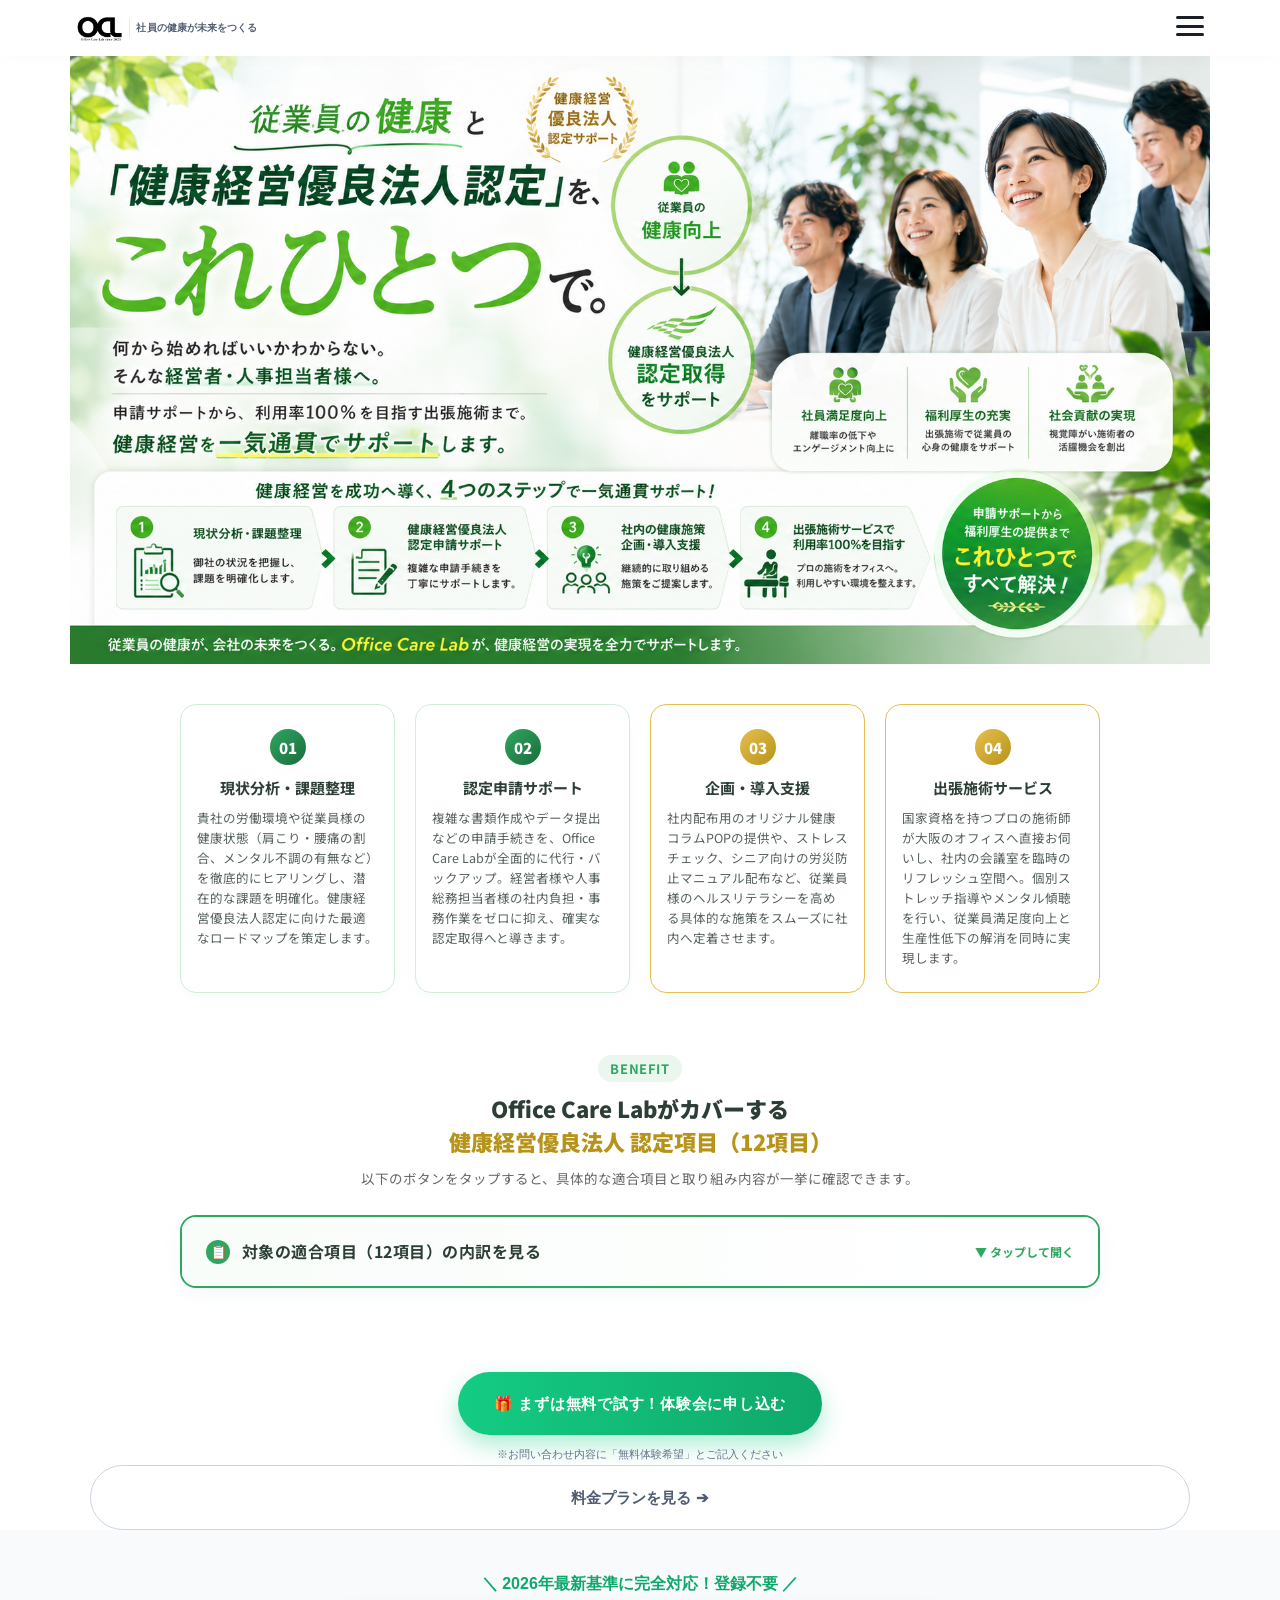
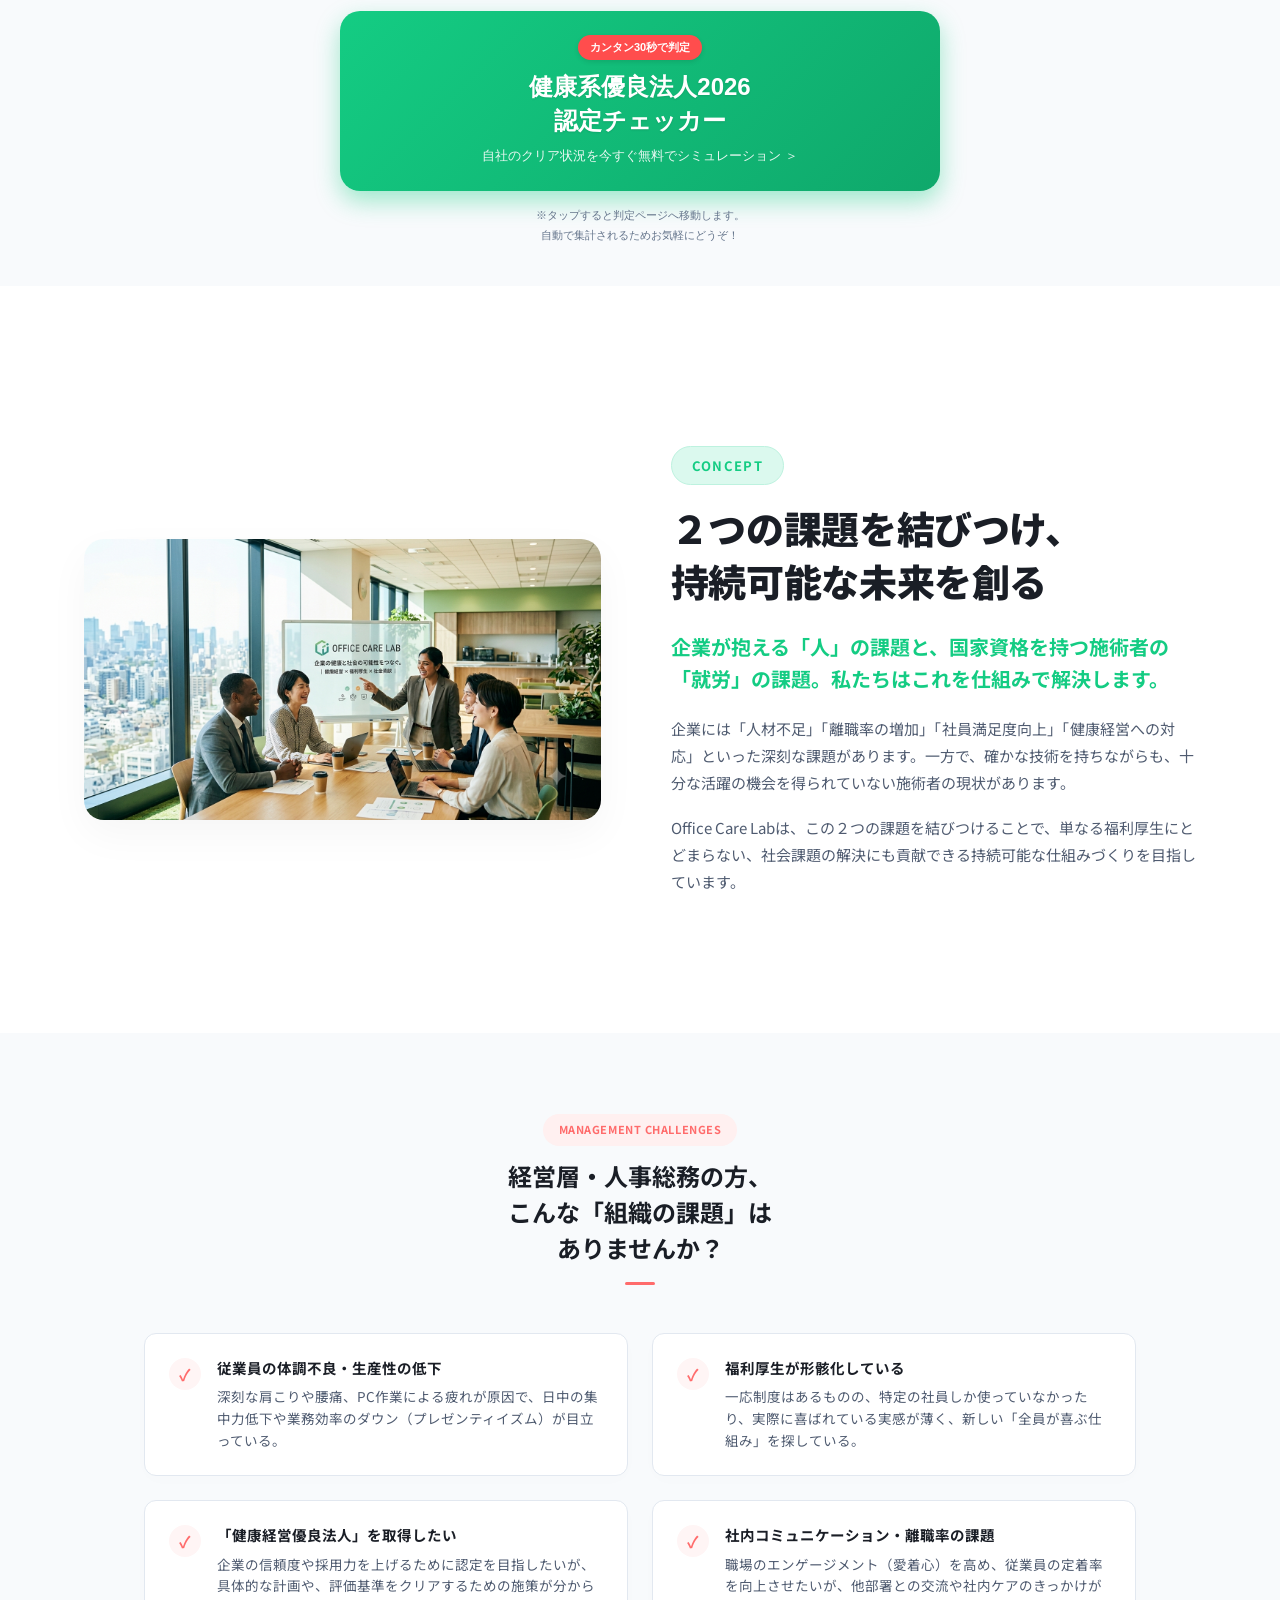
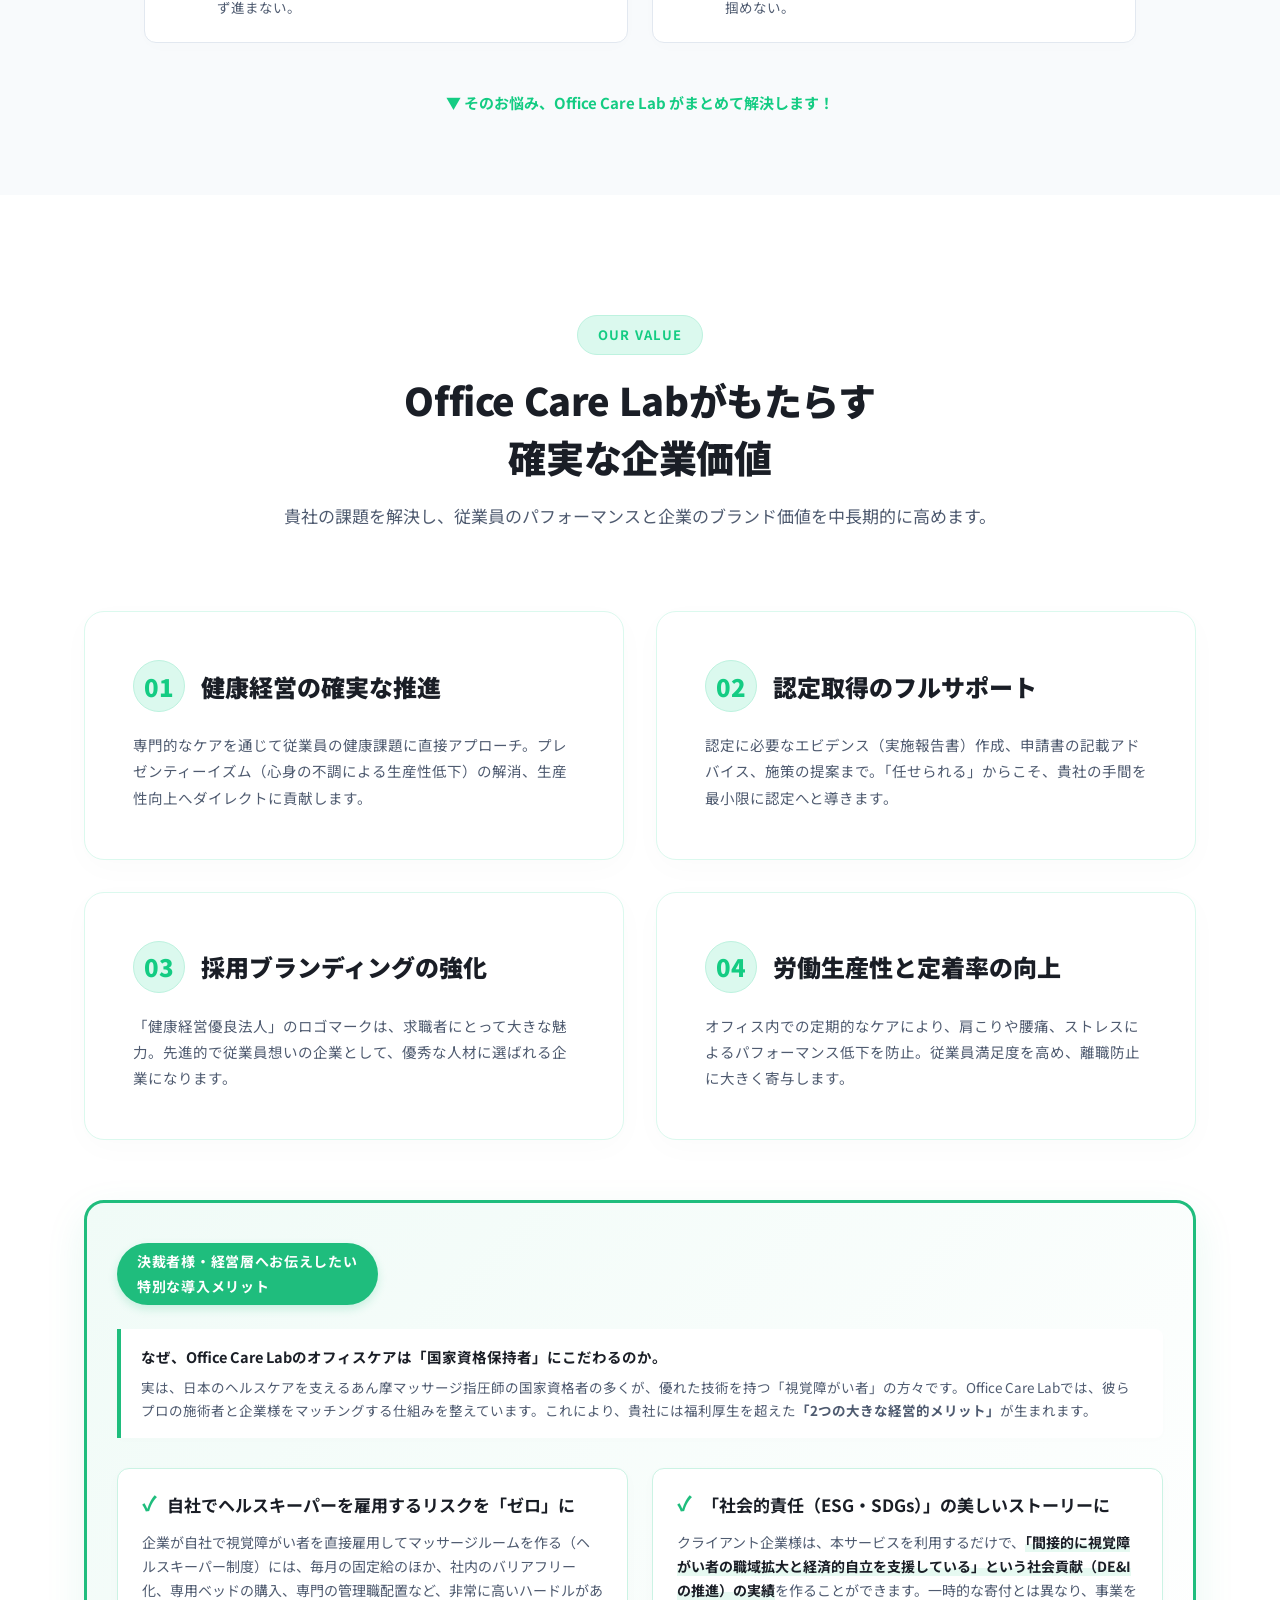
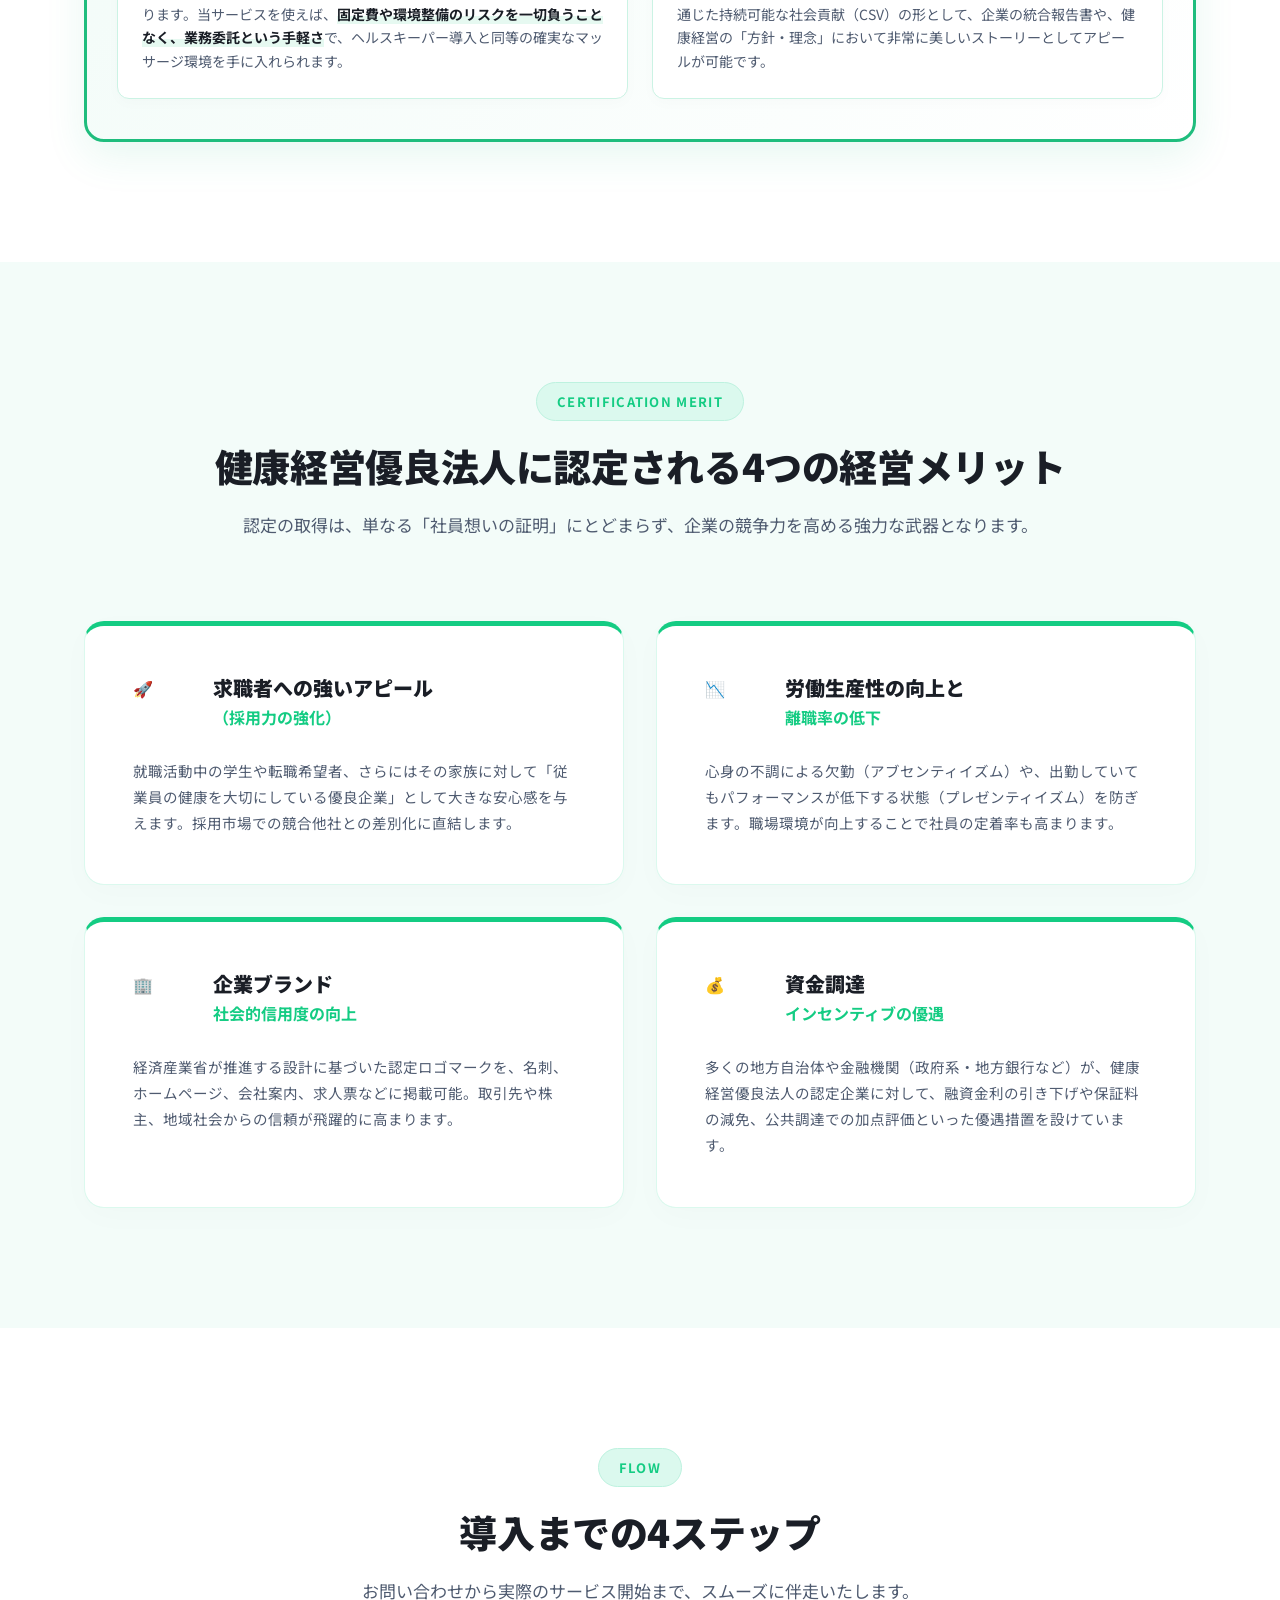
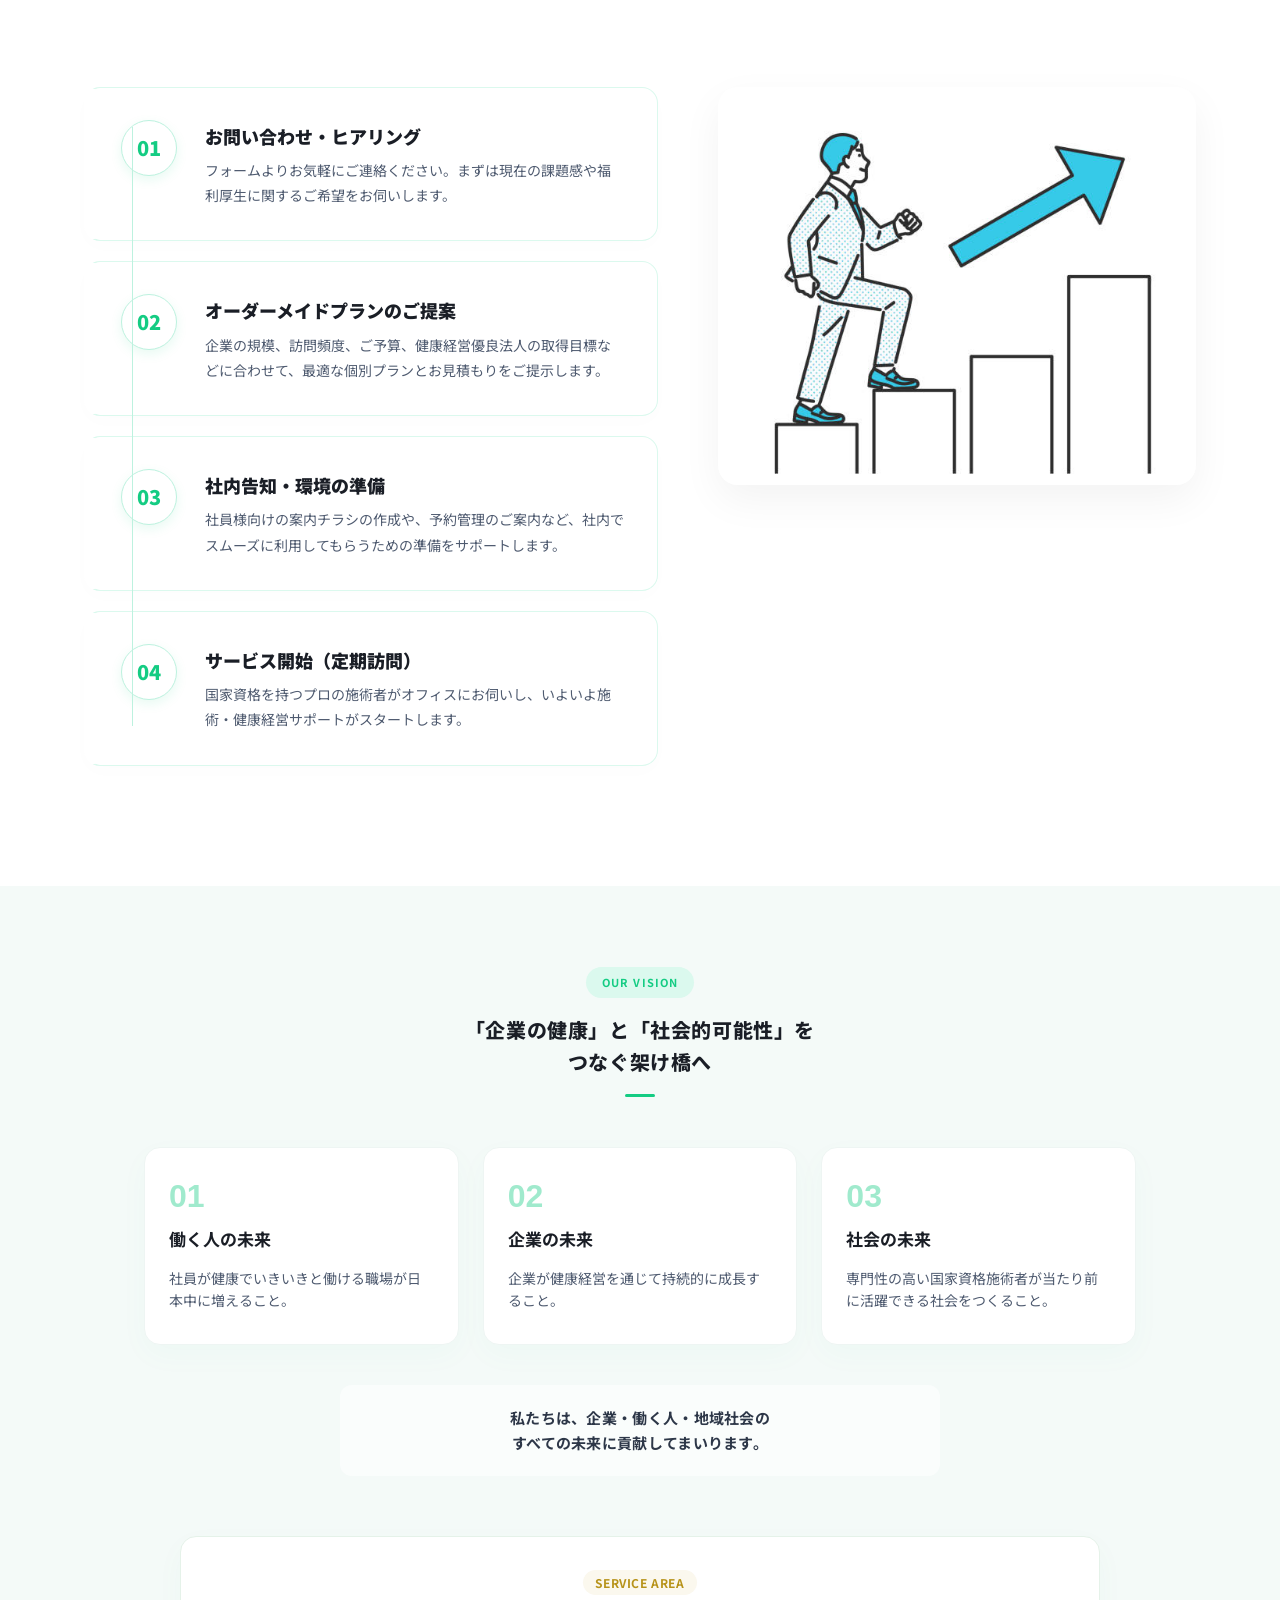
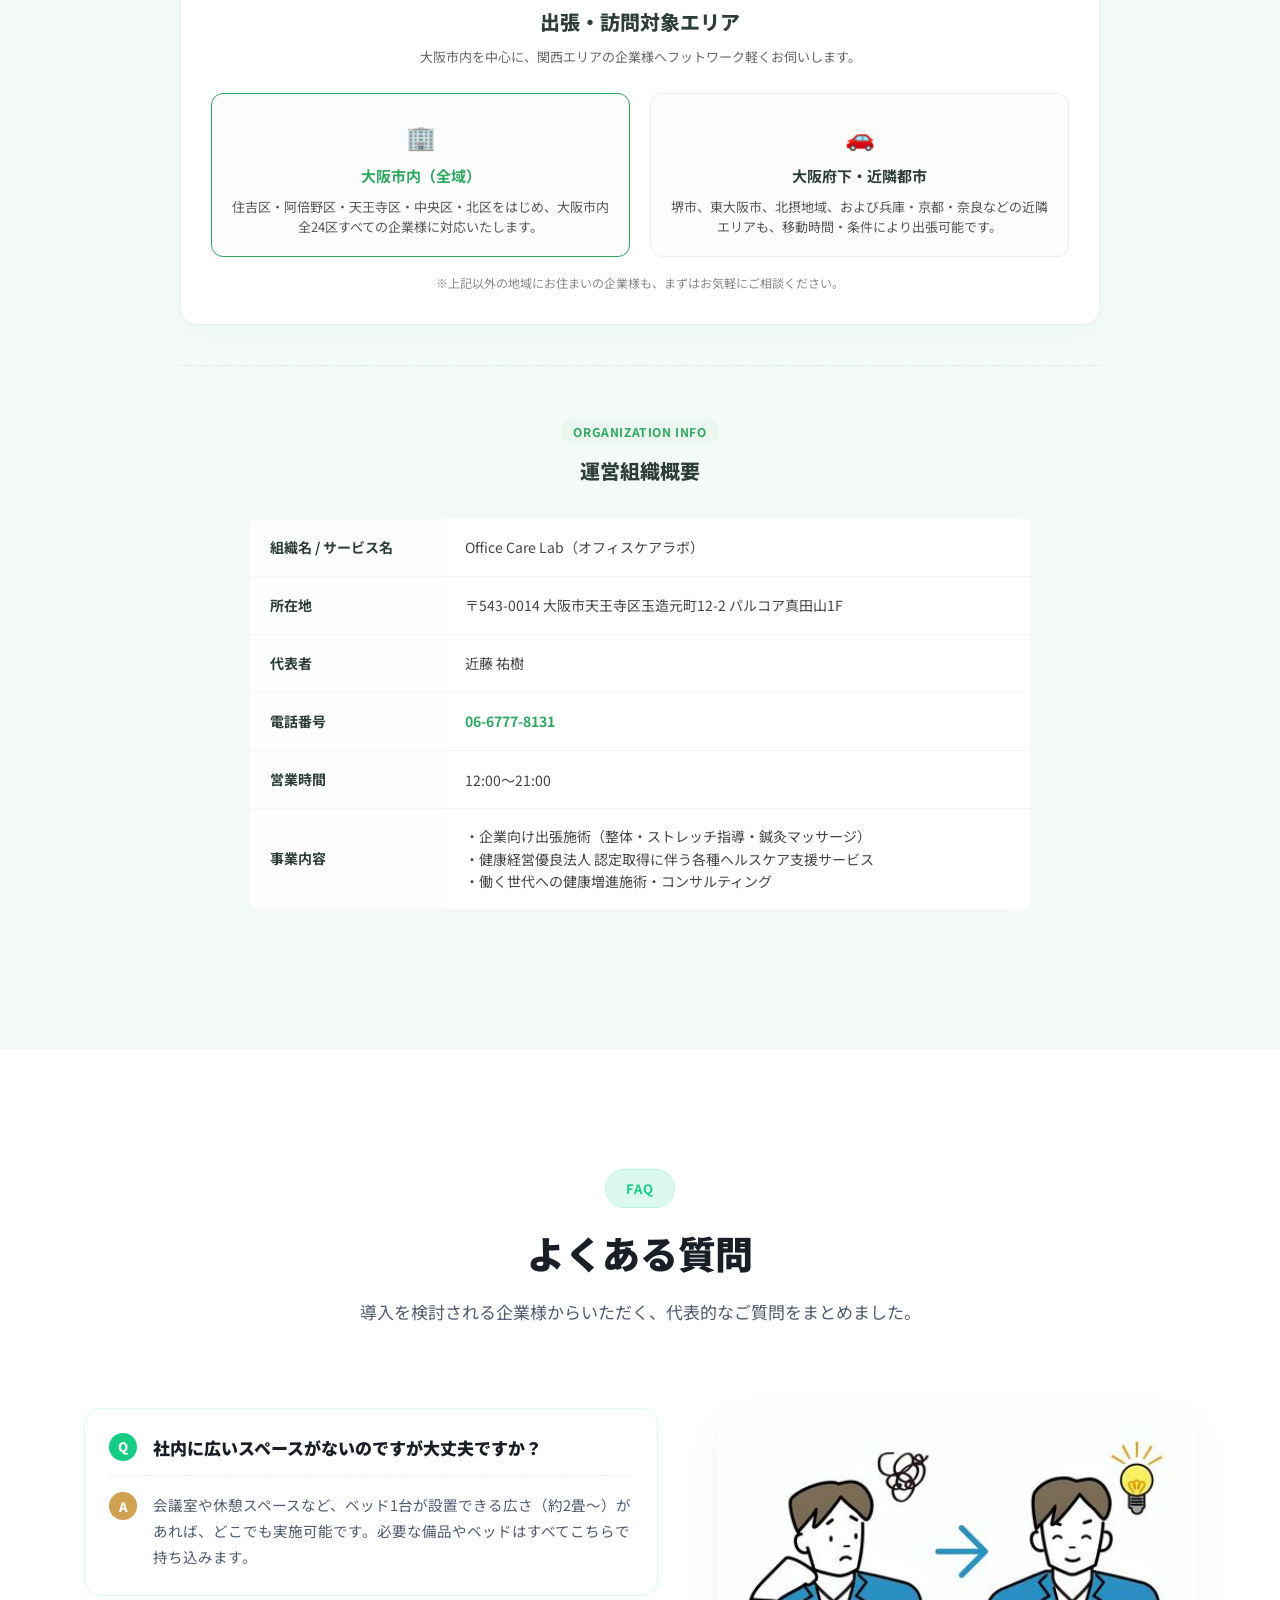
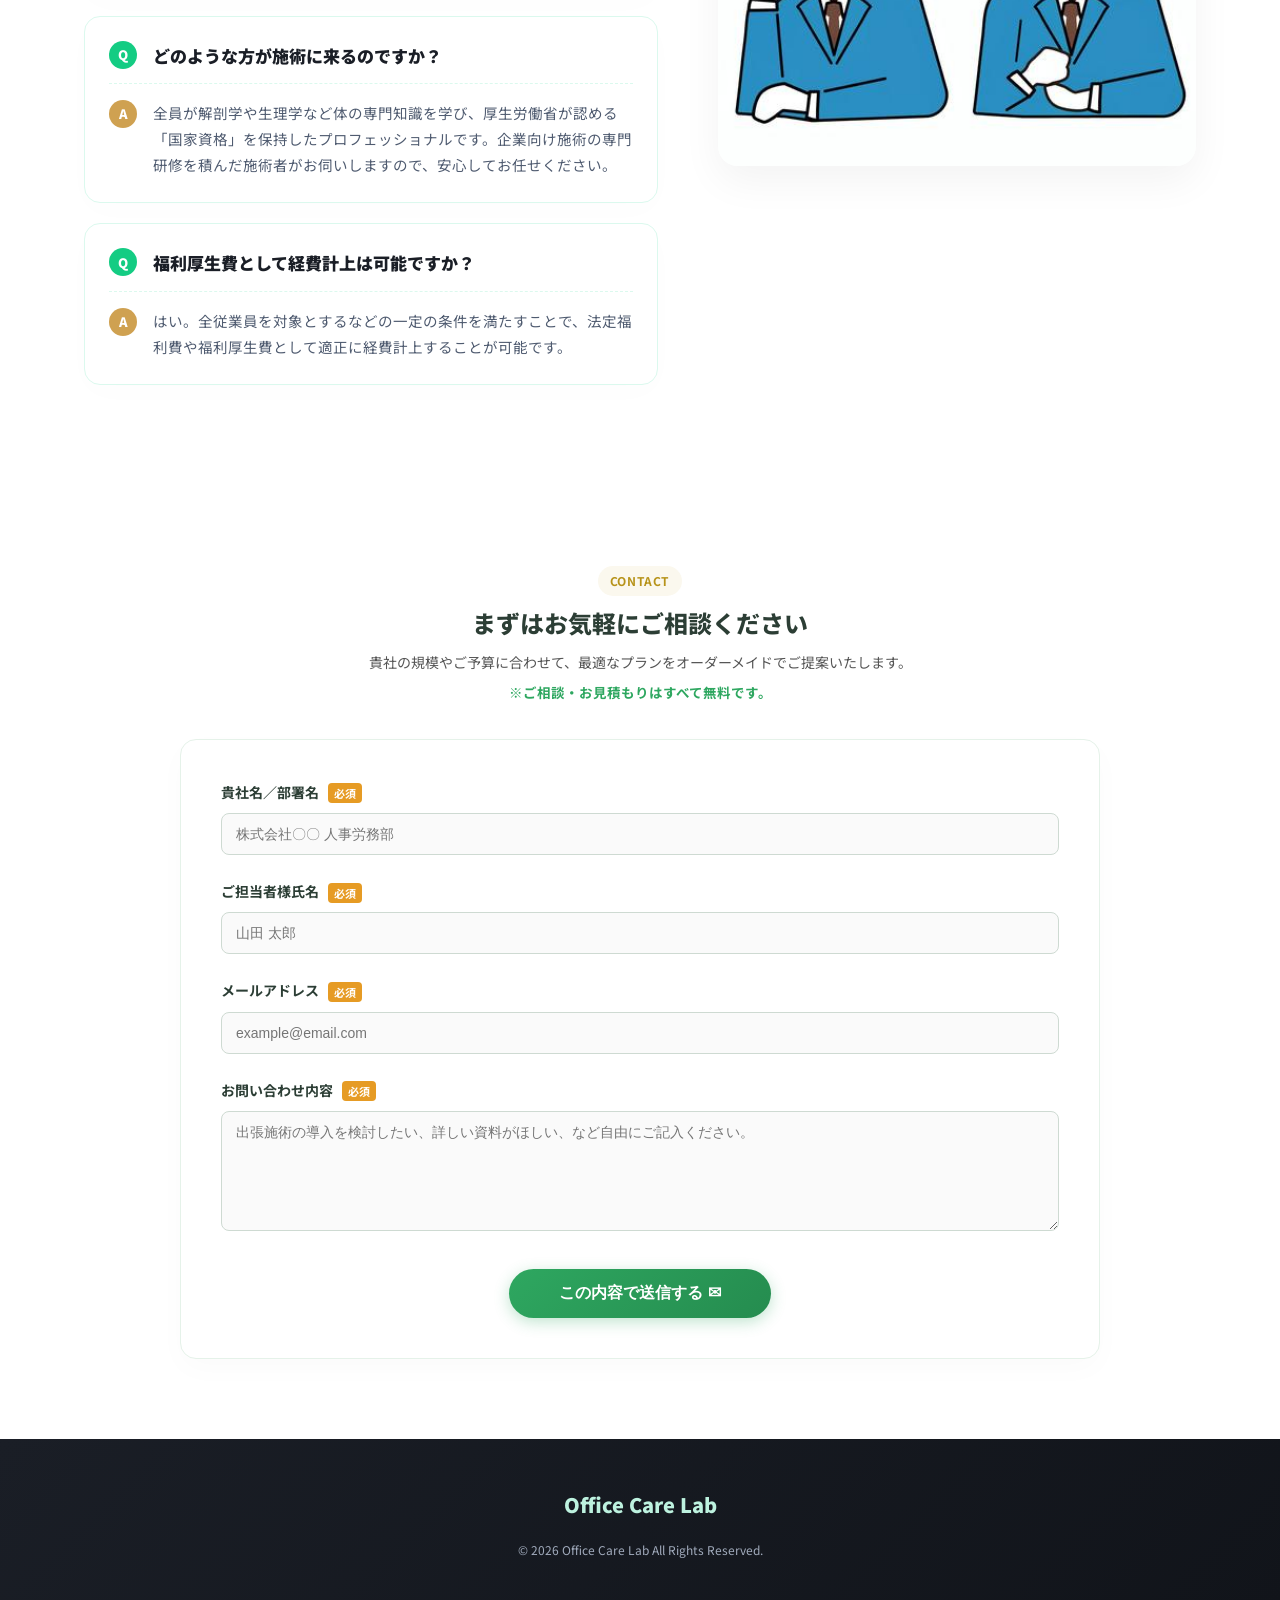
==== commit 94bc8b34: "Update index.html" ====
--- a/index.html
+++ b/index.html
@@ -509,9 +509,14 @@
     <div style="max-width: 1140px; margin: 0 auto; padding: 24px 20px 0 20px; box-sizing: border-box;">
         
         <div class="hero-clean-btn-group">
-            <a href="#contact" class="hero-clean-btn-green">
-                🎁 まずは無料で試す（1時間体験会）
-            </a>
+           <div style="text-align: center;">
+    <a href="https://docs.google.com/forms/d/e/1FAIpQLSdhzGpGz9pFgspuNYIAQKenJXCCbe709As0sQU31vXLdXxqlw/viewform?usp=header" target="_blank" rel="noopener noreferrer" style="display: inline-flex; align-items: center; justify-content: center; min-width: 290px; padding: 18px 36px; background: linear-gradient(90deg, #14cc83 0%, #0fa86b 100%); color: #ffffff; font-size: 15px; font-weight: bold; text-decoration: none; border-radius: 50px; box-shadow: 0 10px 25px rgba(20,204,131,0.35); transition: all 0.2s ease; letter-spacing: 0.05em;">
+        🎁 まずは無料で試す！体験会に申し込む
+    </a>
+    <p style="font-size: 11px; color: #64748b; margin: 10px 0 0 0;">※お問い合わせ内容に「無料体験希望」とご記入ください</p>
+</div>
+
+</div>
             
             <a href="price.html" class="hero-clean-btn-white">
                 料金プランを見る ➔
@@ -1194,6 +1199,7 @@
 <!-- ==========================================
      【送信機能完全復活】新しいFormspree URL紐付け済みコード
      ========================================== -->
+<div id="contact" style="scroll-margin-top: 100px;"></div>
 <div class="ocl-contact-total-container" style="
     width: 100%;
     max-width: 960px;
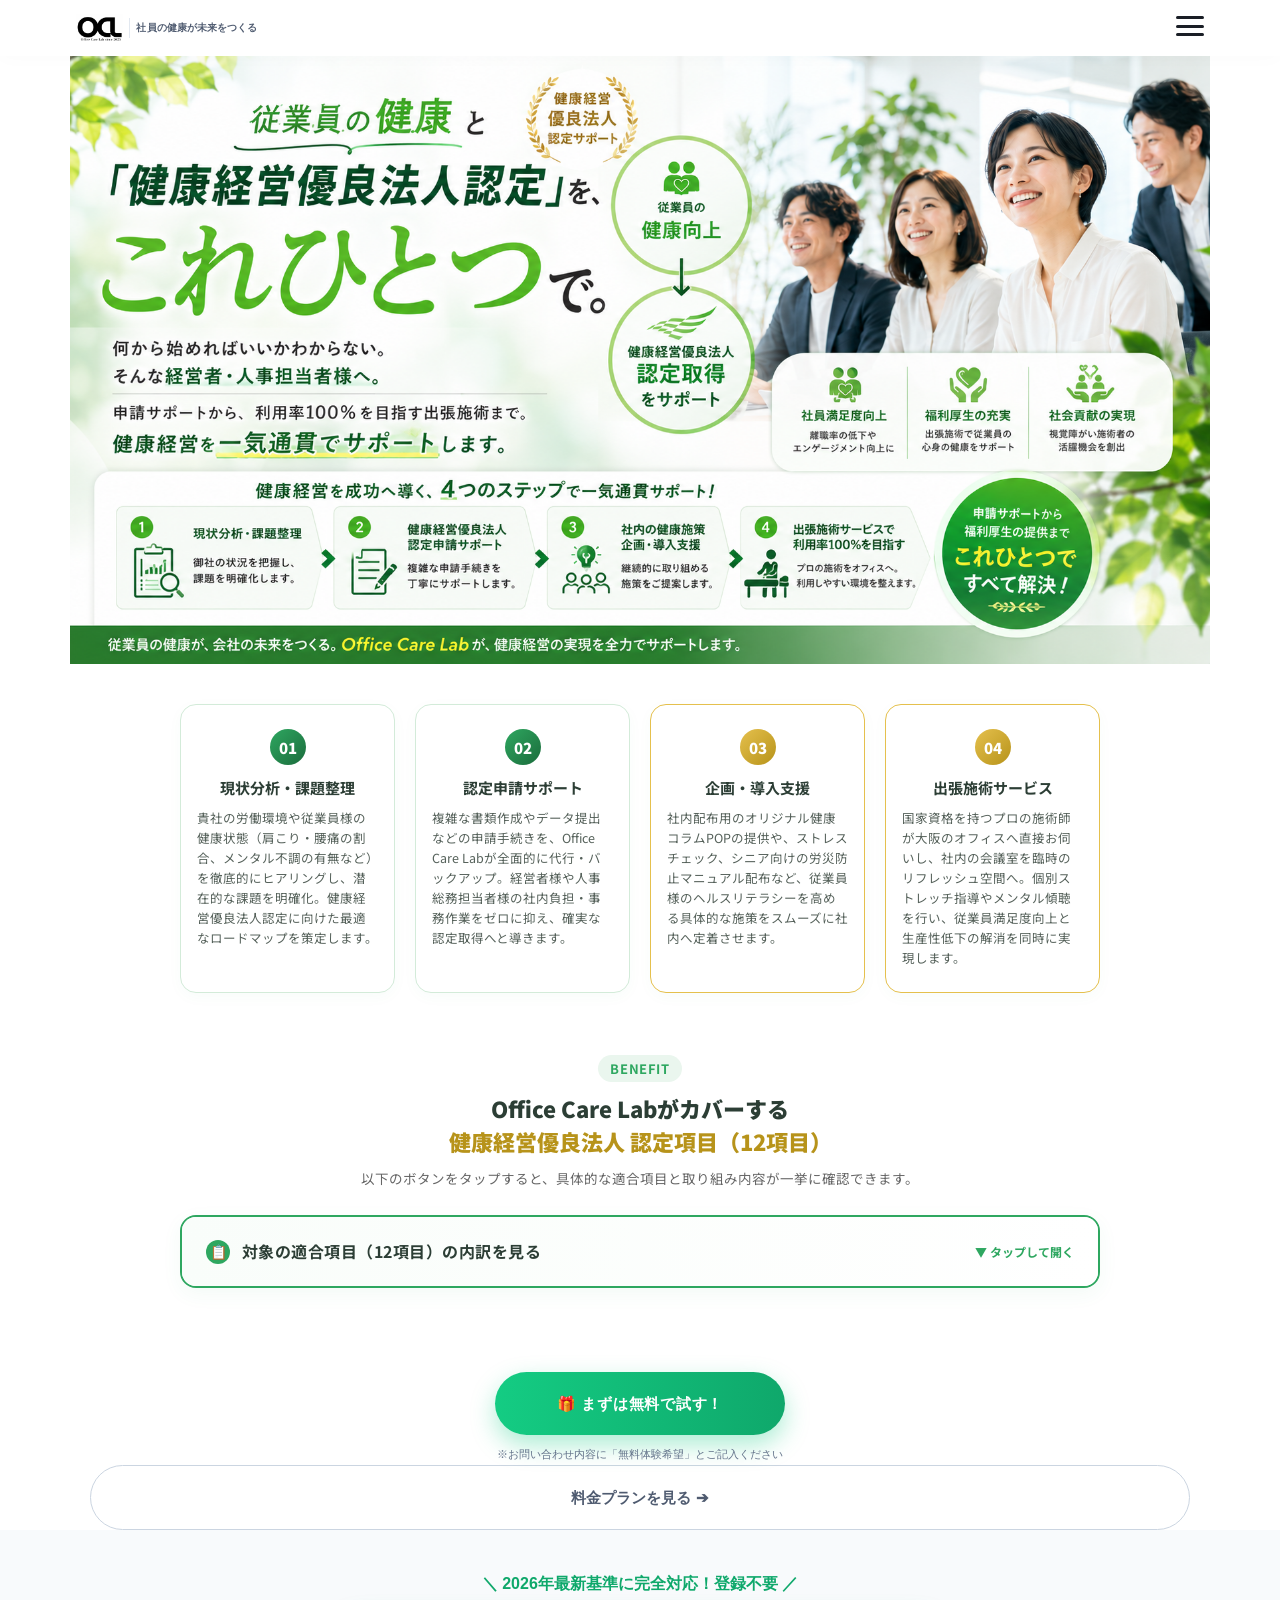
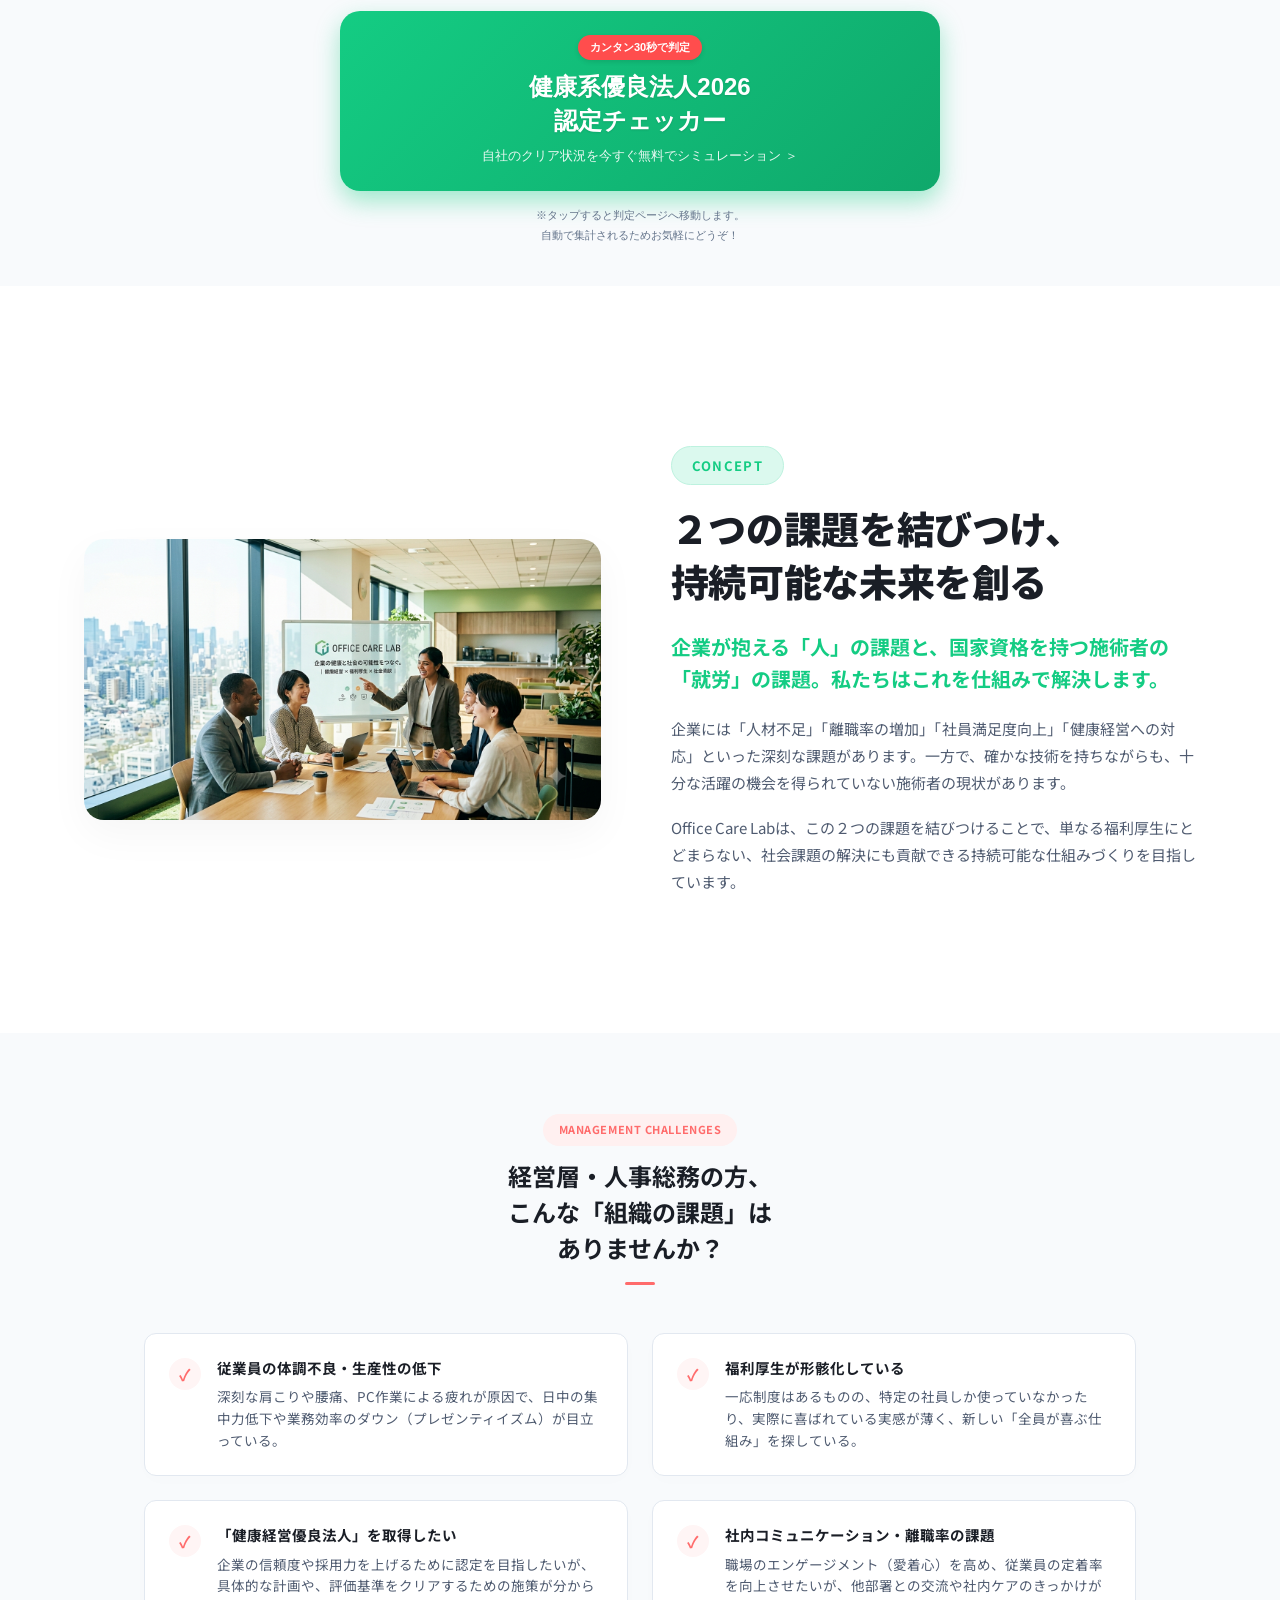
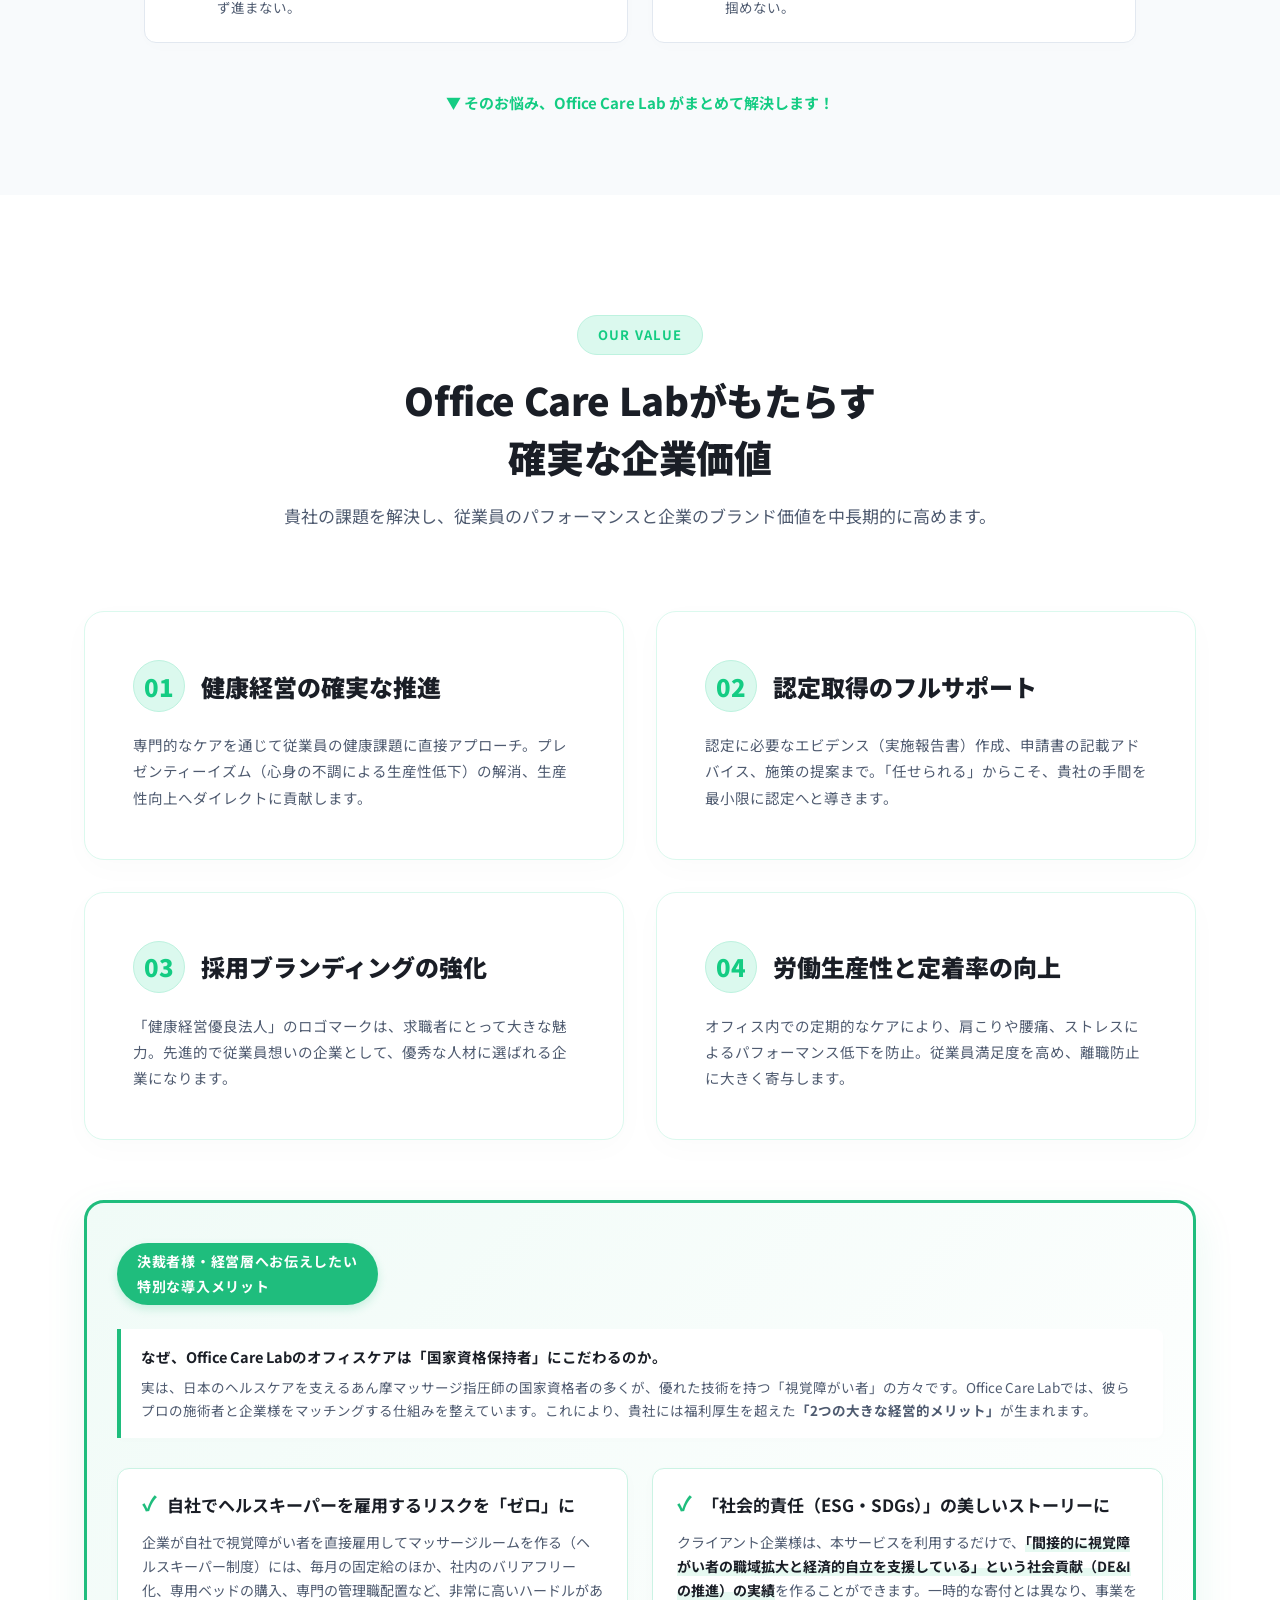
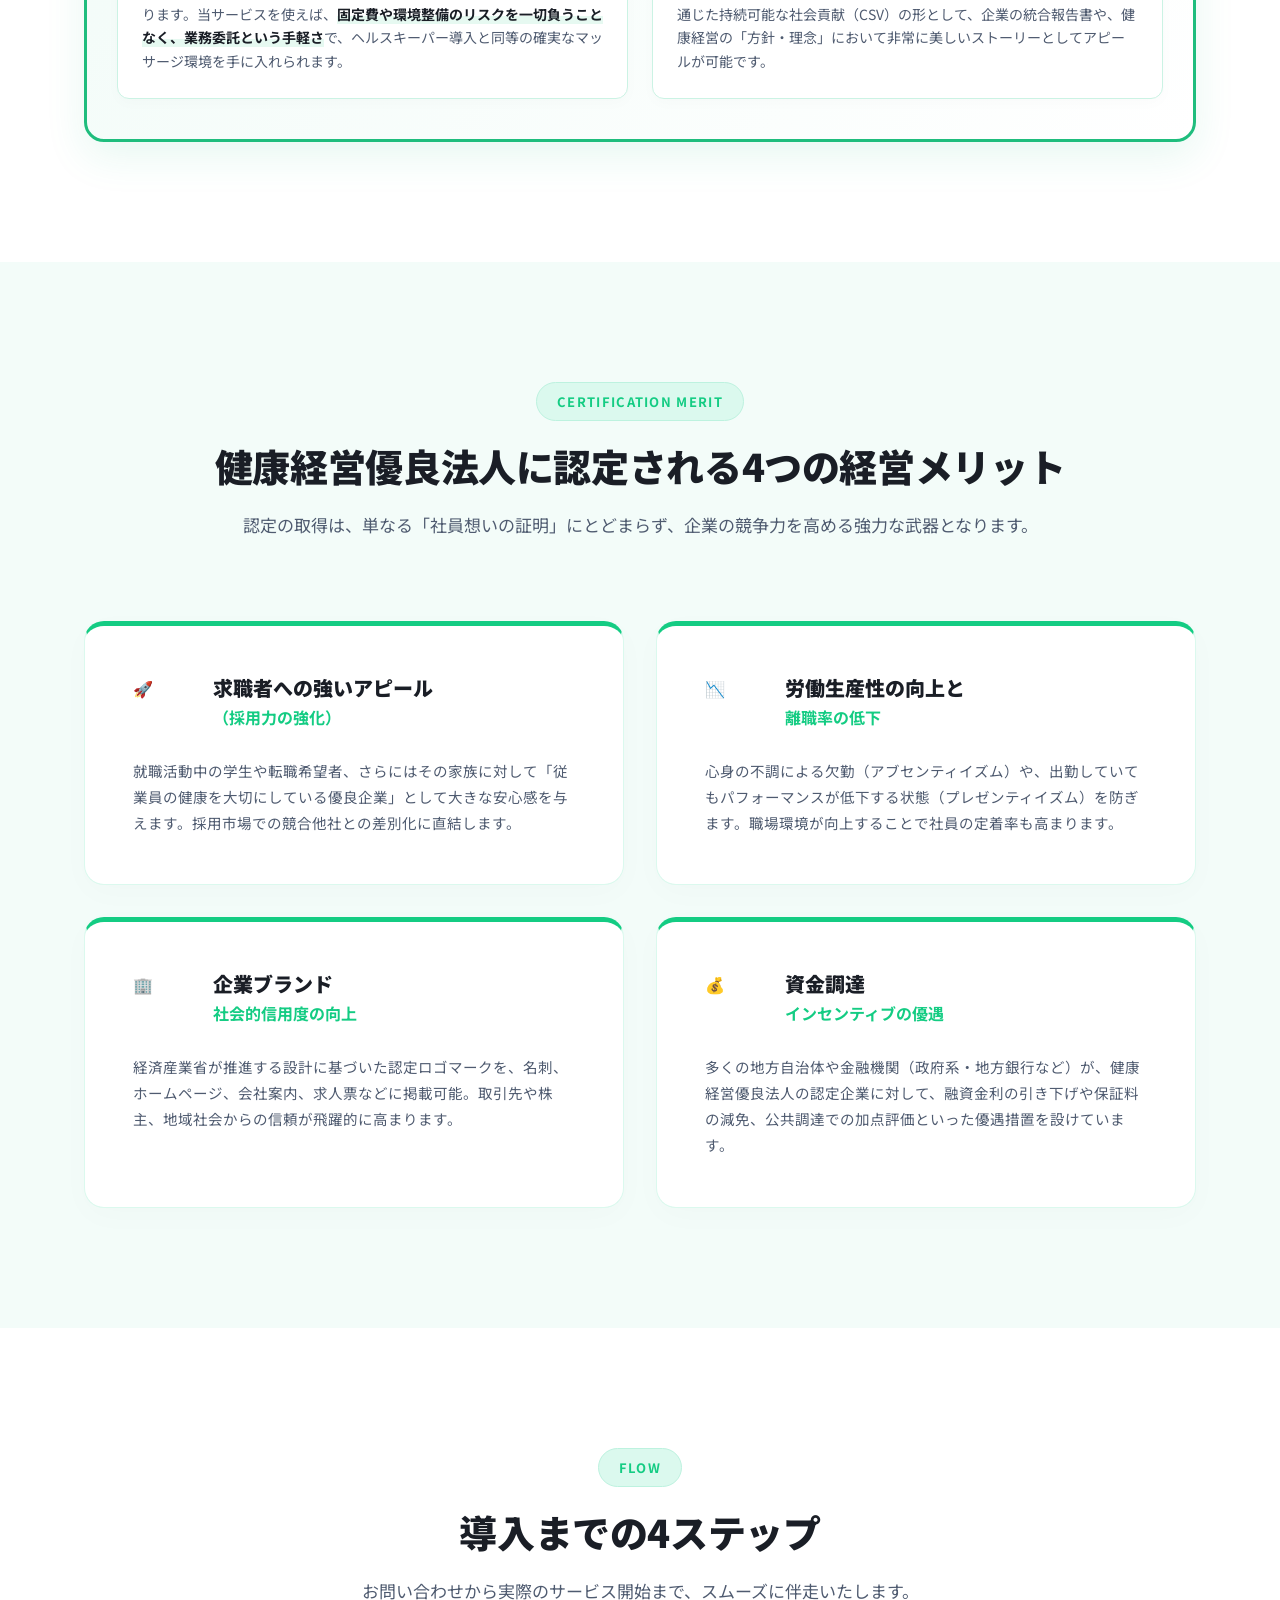
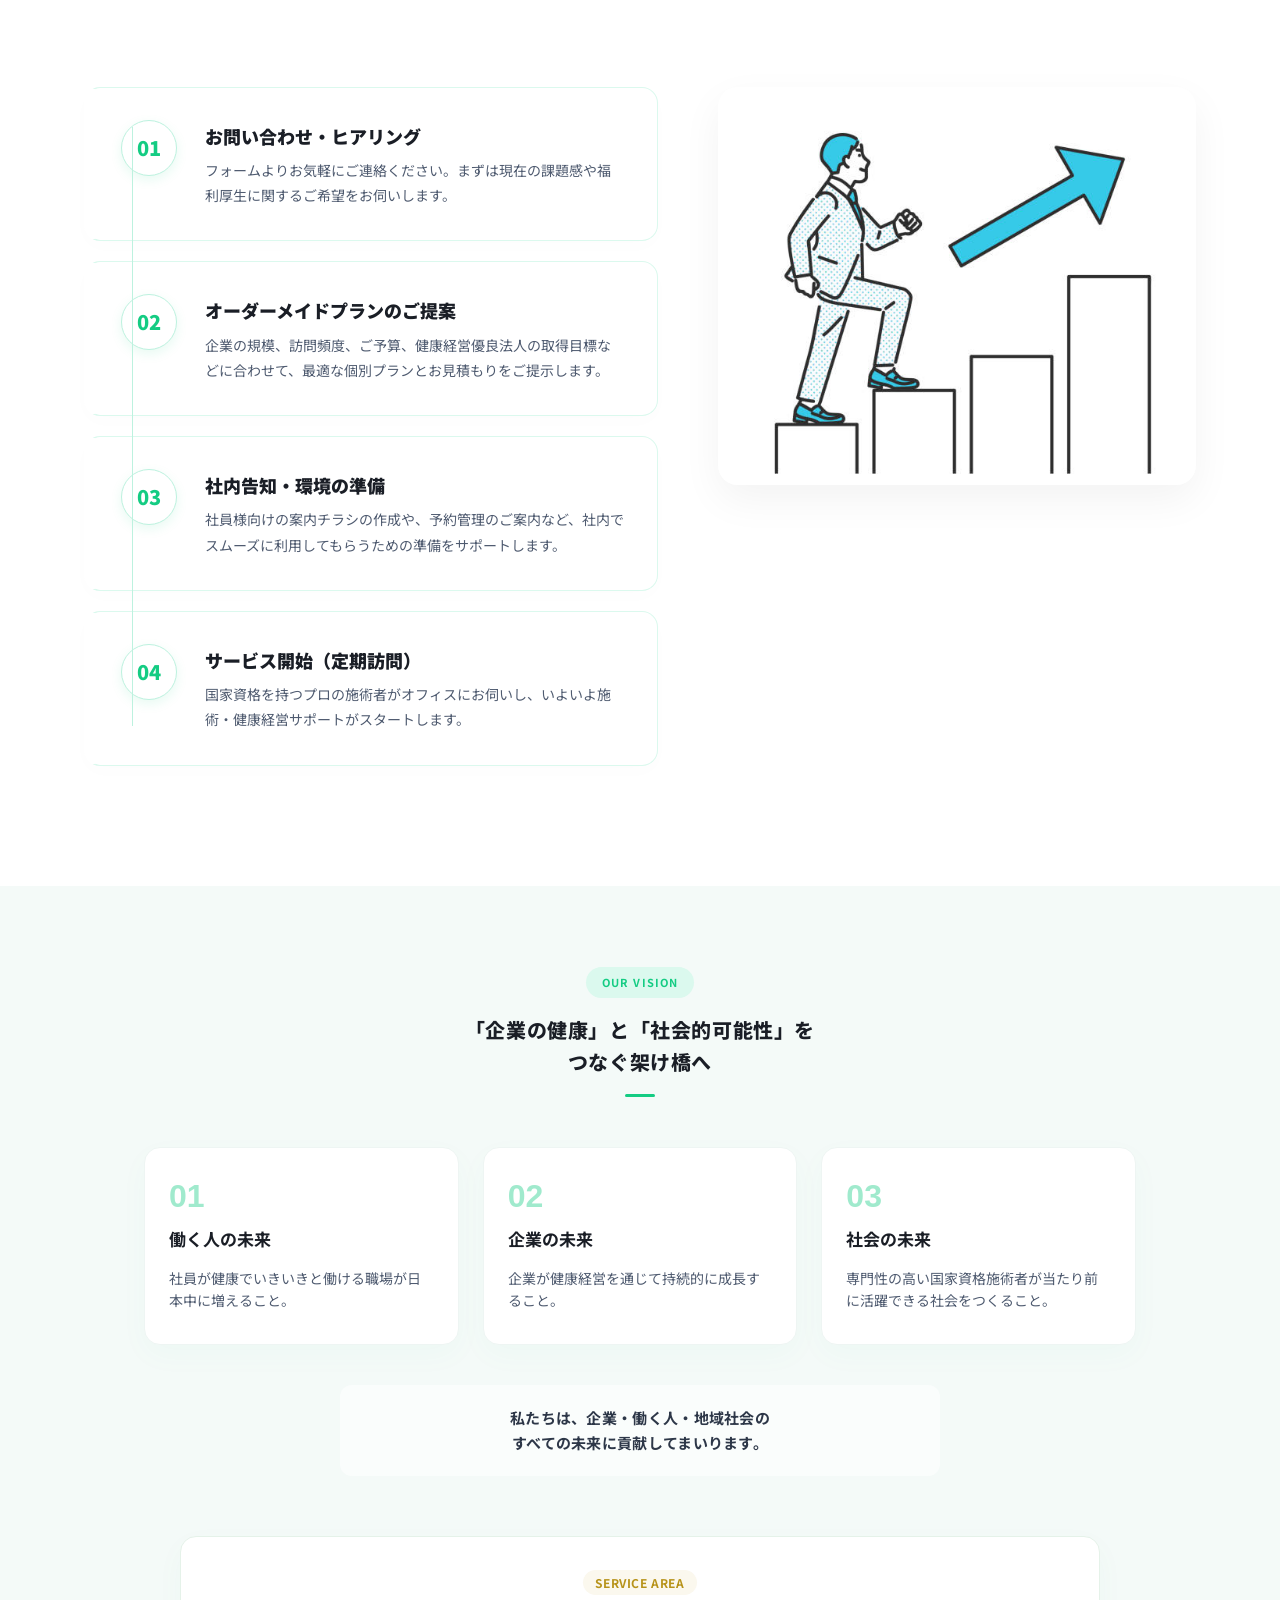
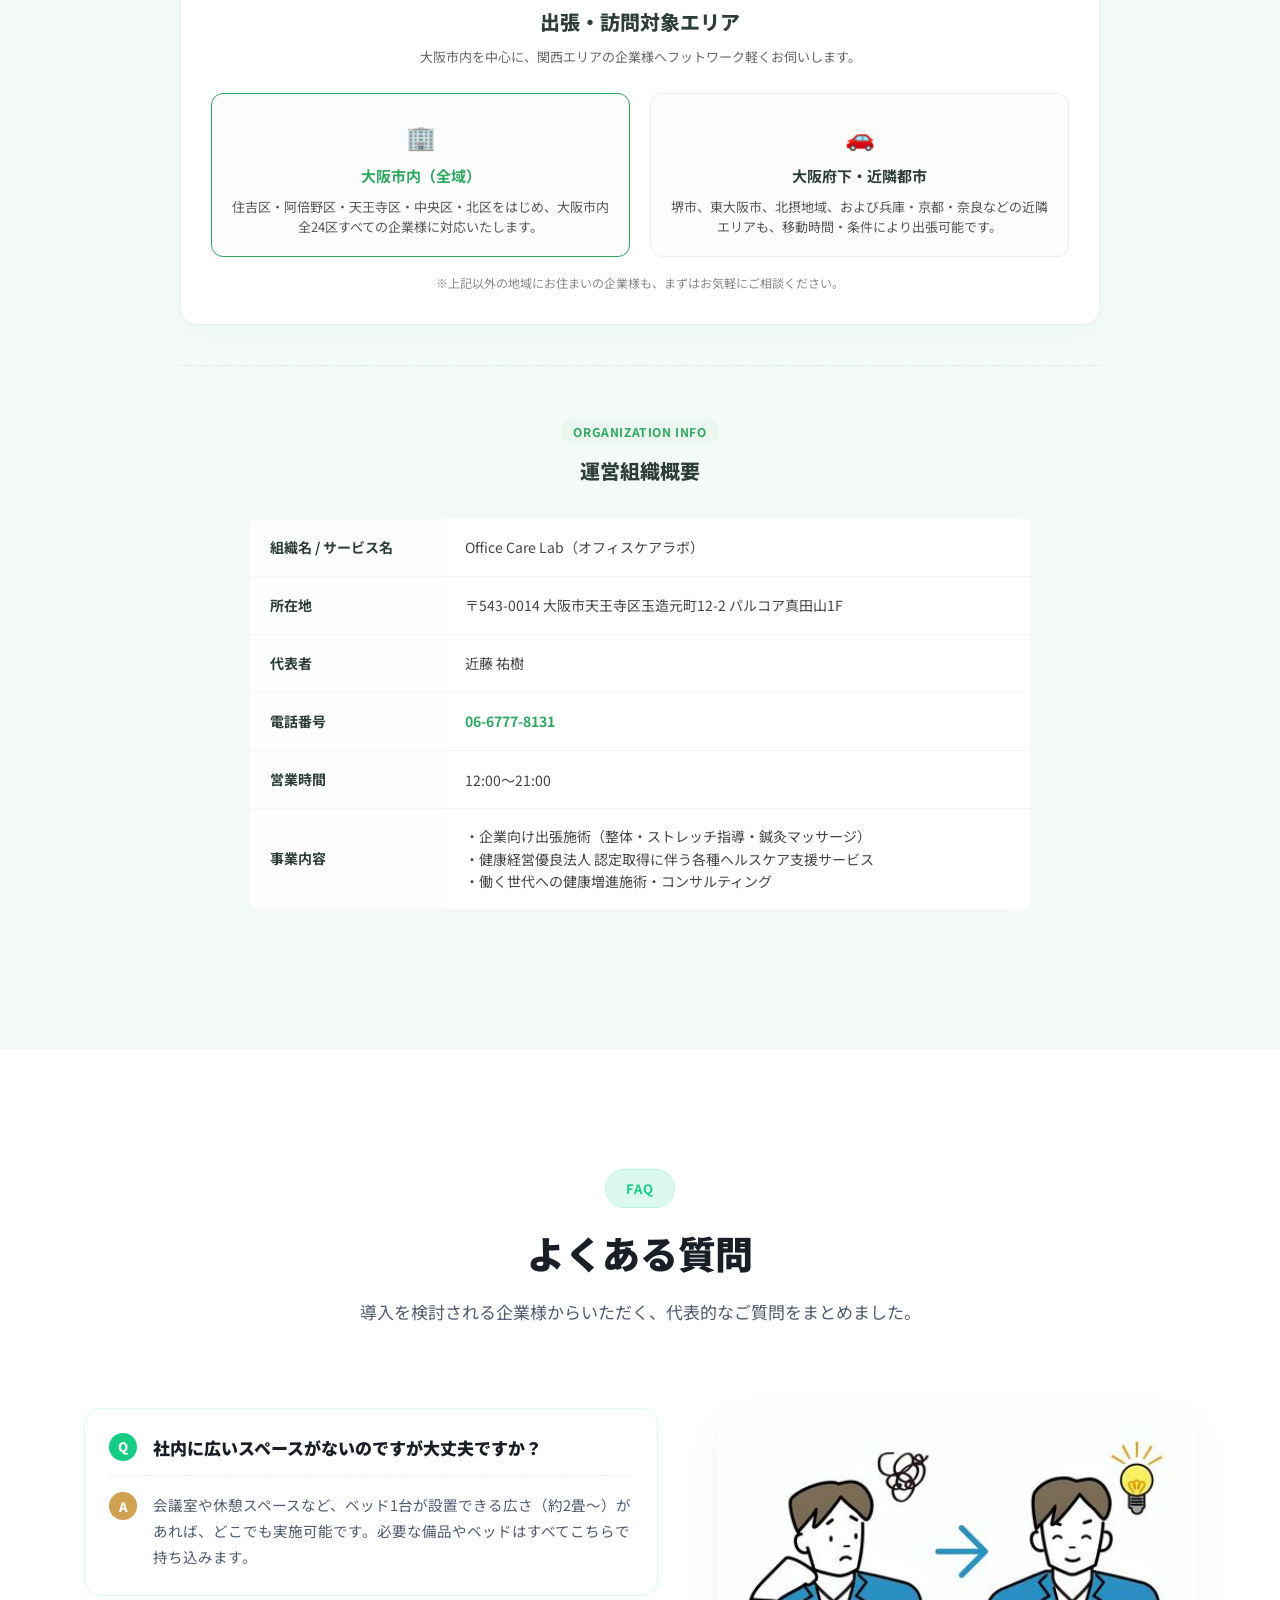
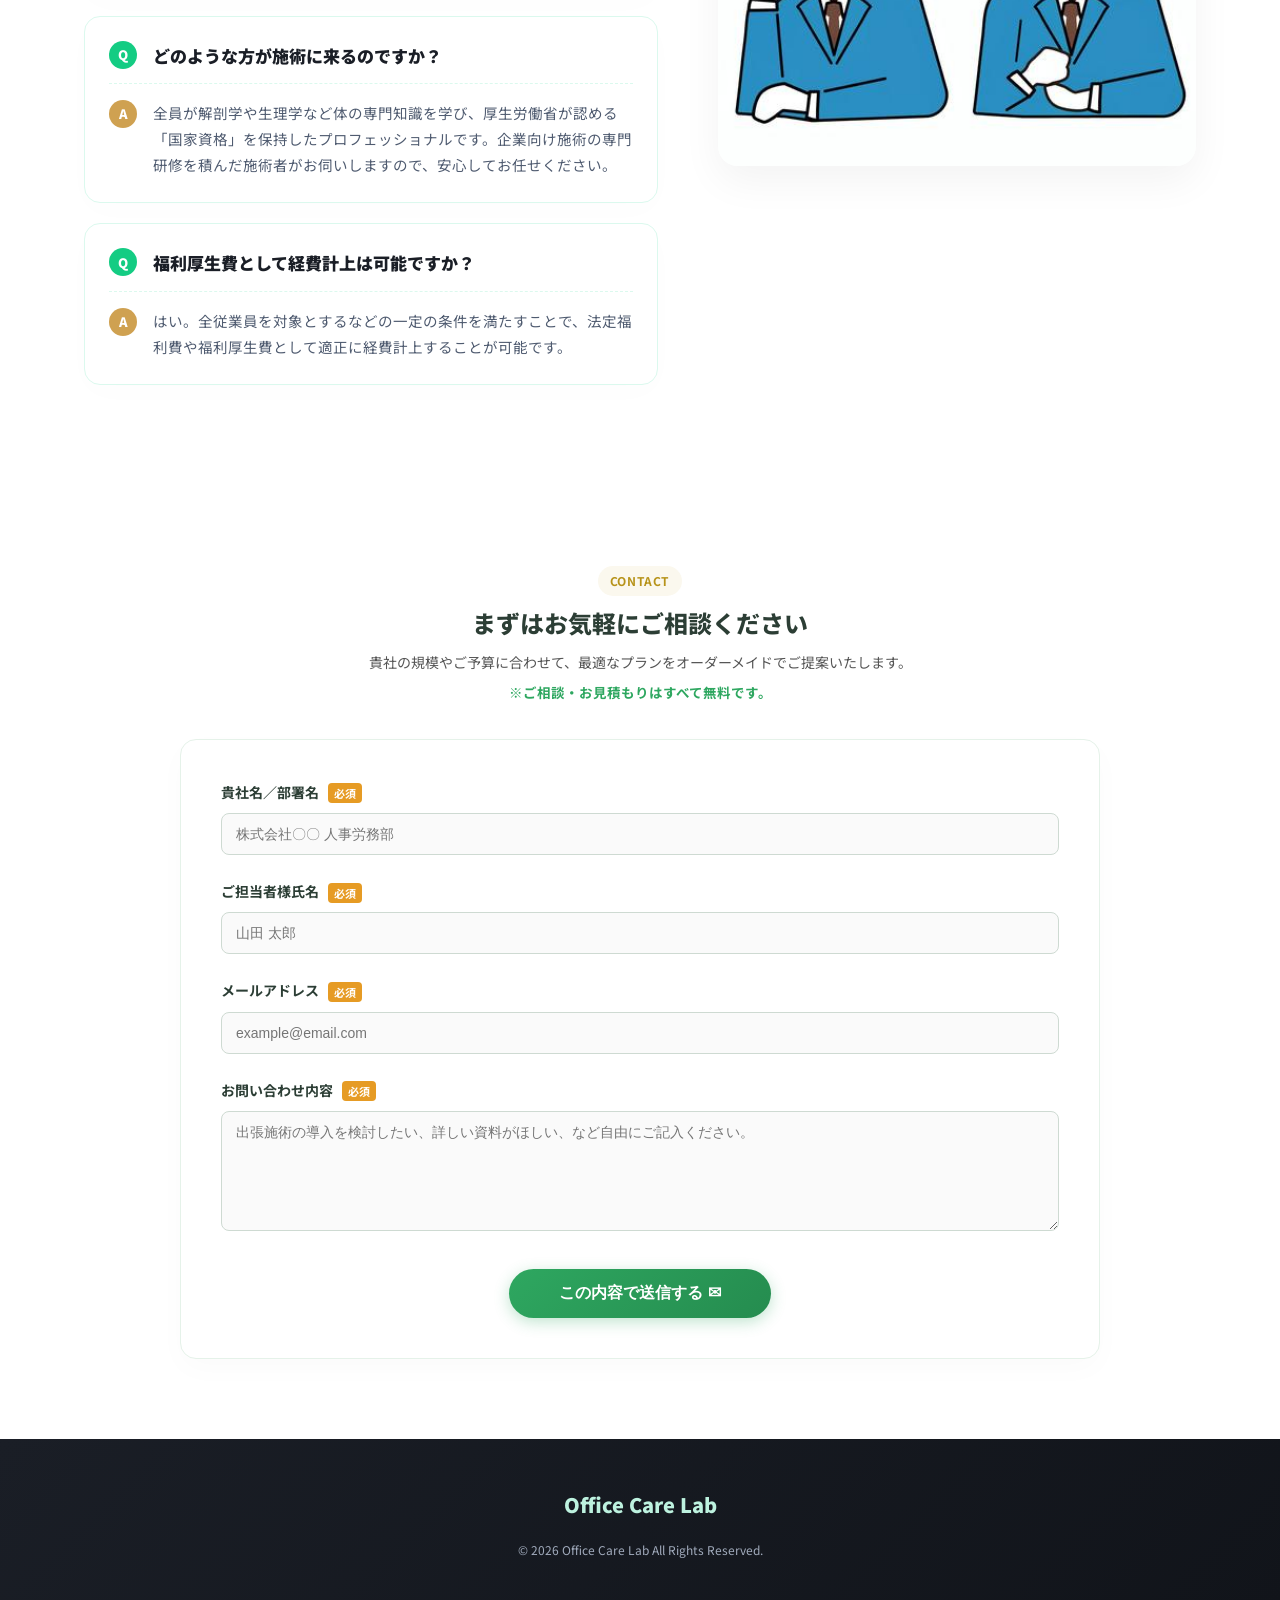
==== commit 1af06e49: "Update index.html" ====
--- a/index.html
+++ b/index.html
@@ -511,7 +511,7 @@
         <div class="hero-clean-btn-group">
            <div style="text-align: center;">
     <a href="https://docs.google.com/forms/d/e/1FAIpQLSdhzGpGz9pFgspuNYIAQKenJXCCbe709As0sQU31vXLdXxqlw/viewform?usp=header" target="_blank" rel="noopener noreferrer" style="display: inline-flex; align-items: center; justify-content: center; min-width: 290px; padding: 18px 36px; background: linear-gradient(90deg, #14cc83 0%, #0fa86b 100%); color: #ffffff; font-size: 15px; font-weight: bold; text-decoration: none; border-radius: 50px; box-shadow: 0 10px 25px rgba(20,204,131,0.35); transition: all 0.2s ease; letter-spacing: 0.05em;">
-        🎁 まずは無料で試す！体験会に申し込む
+        🎁 まずは無料で試す！
     </a>
     <p style="font-size: 11px; color: #64748b; margin: 10px 0 0 0;">※お問い合わせ内容に「無料体験希望」とご記入ください</p>
 </div>
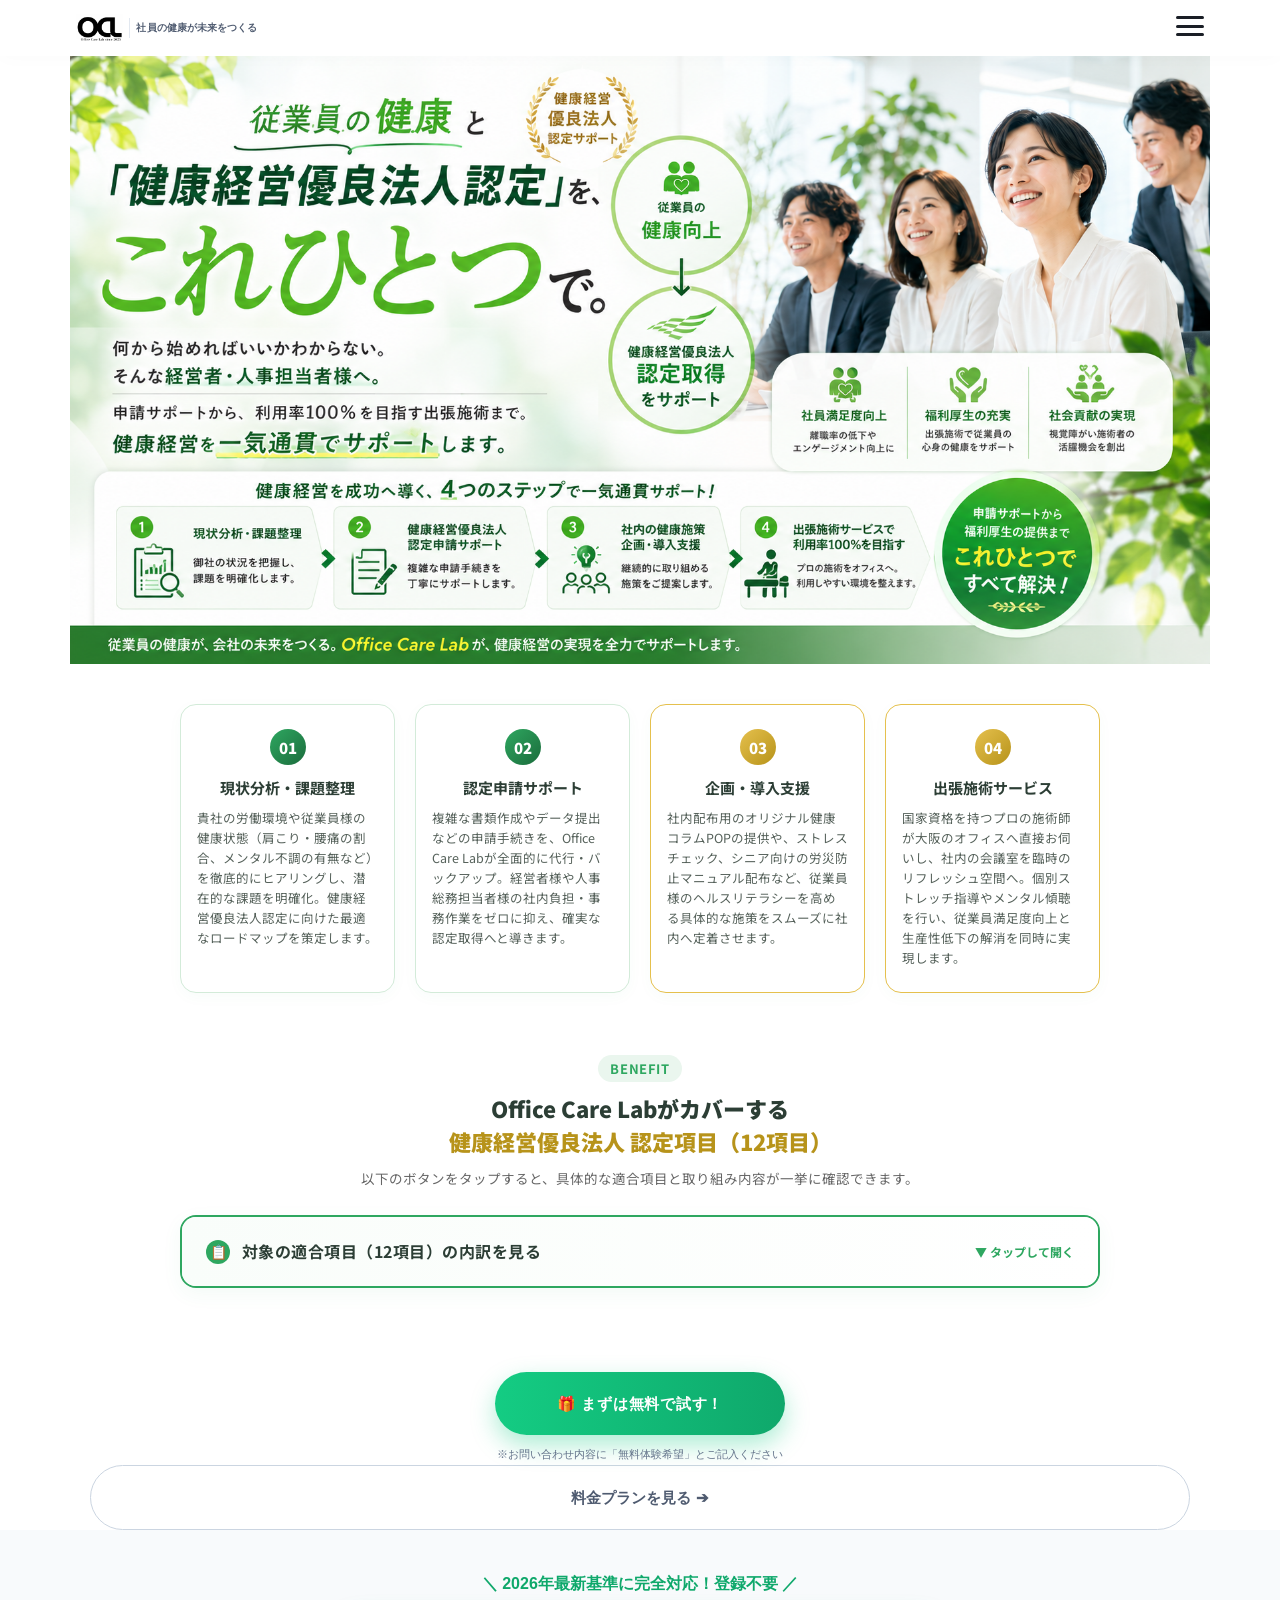
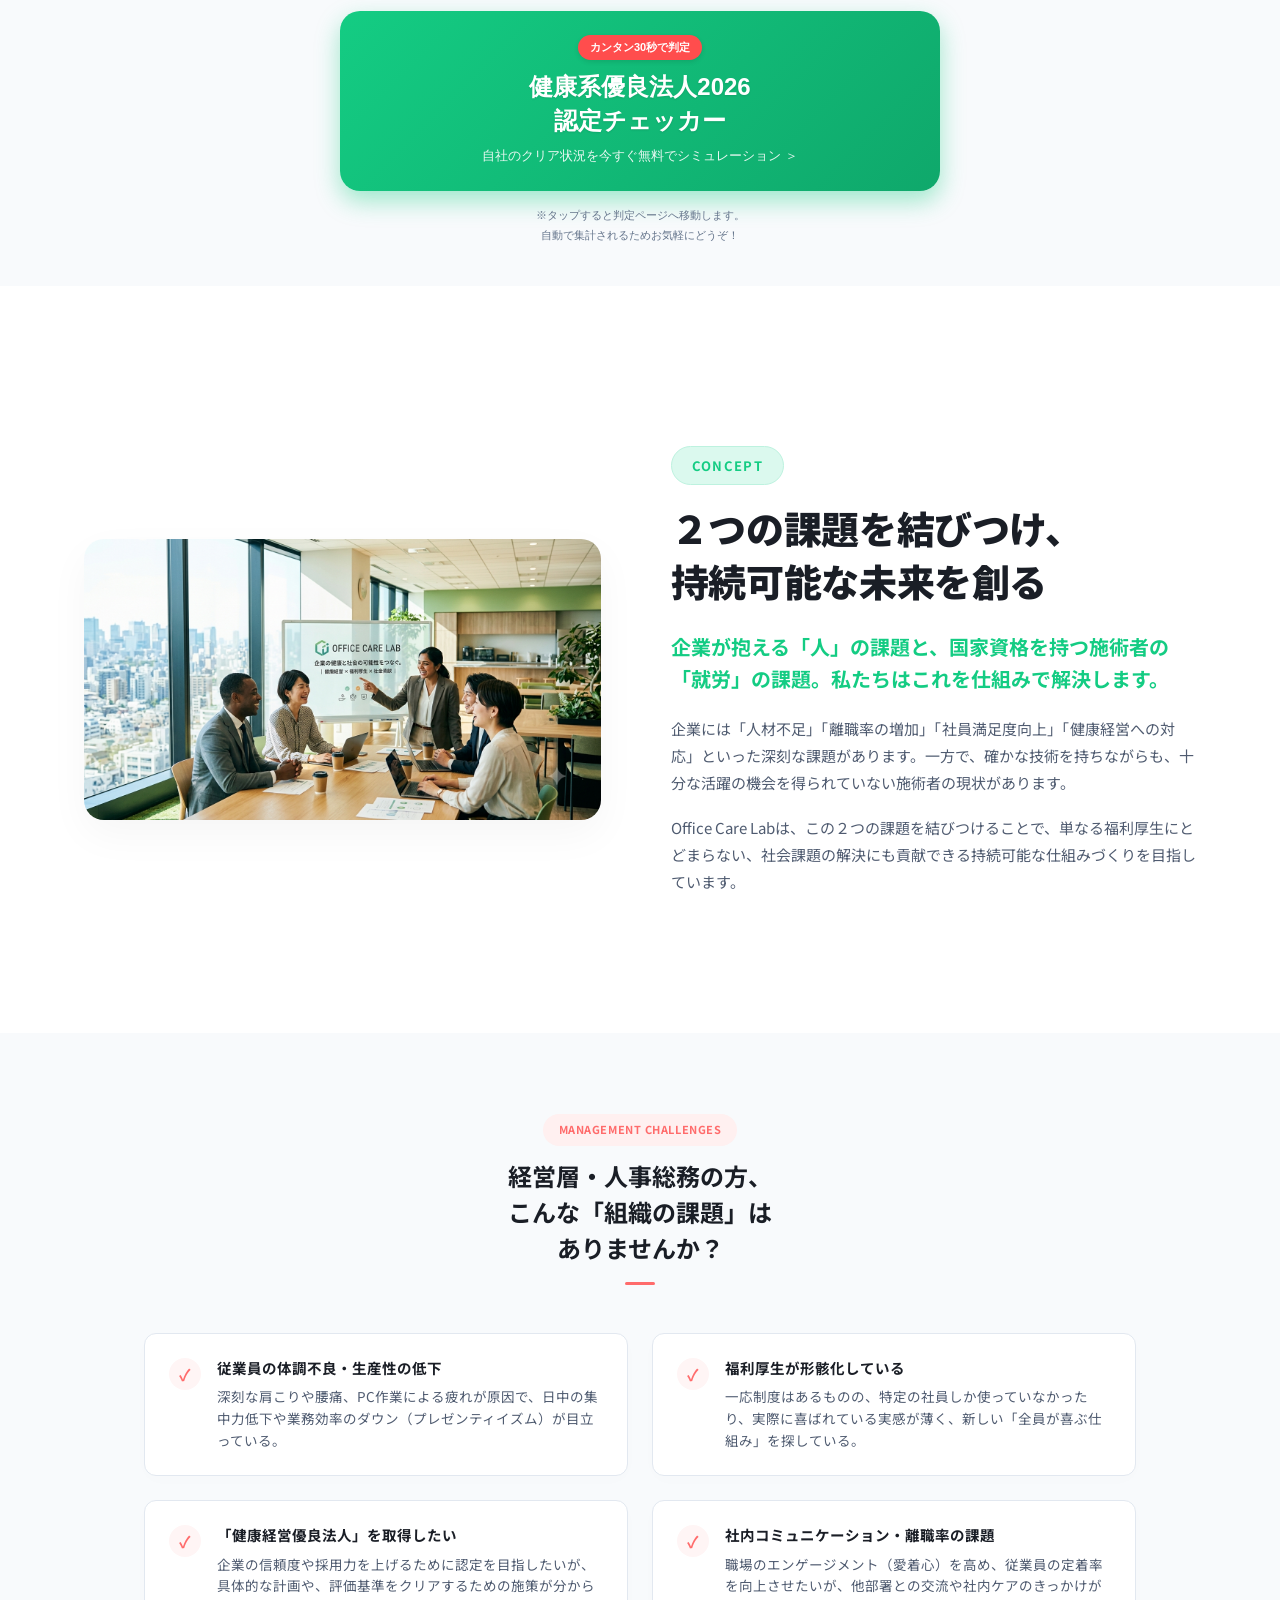
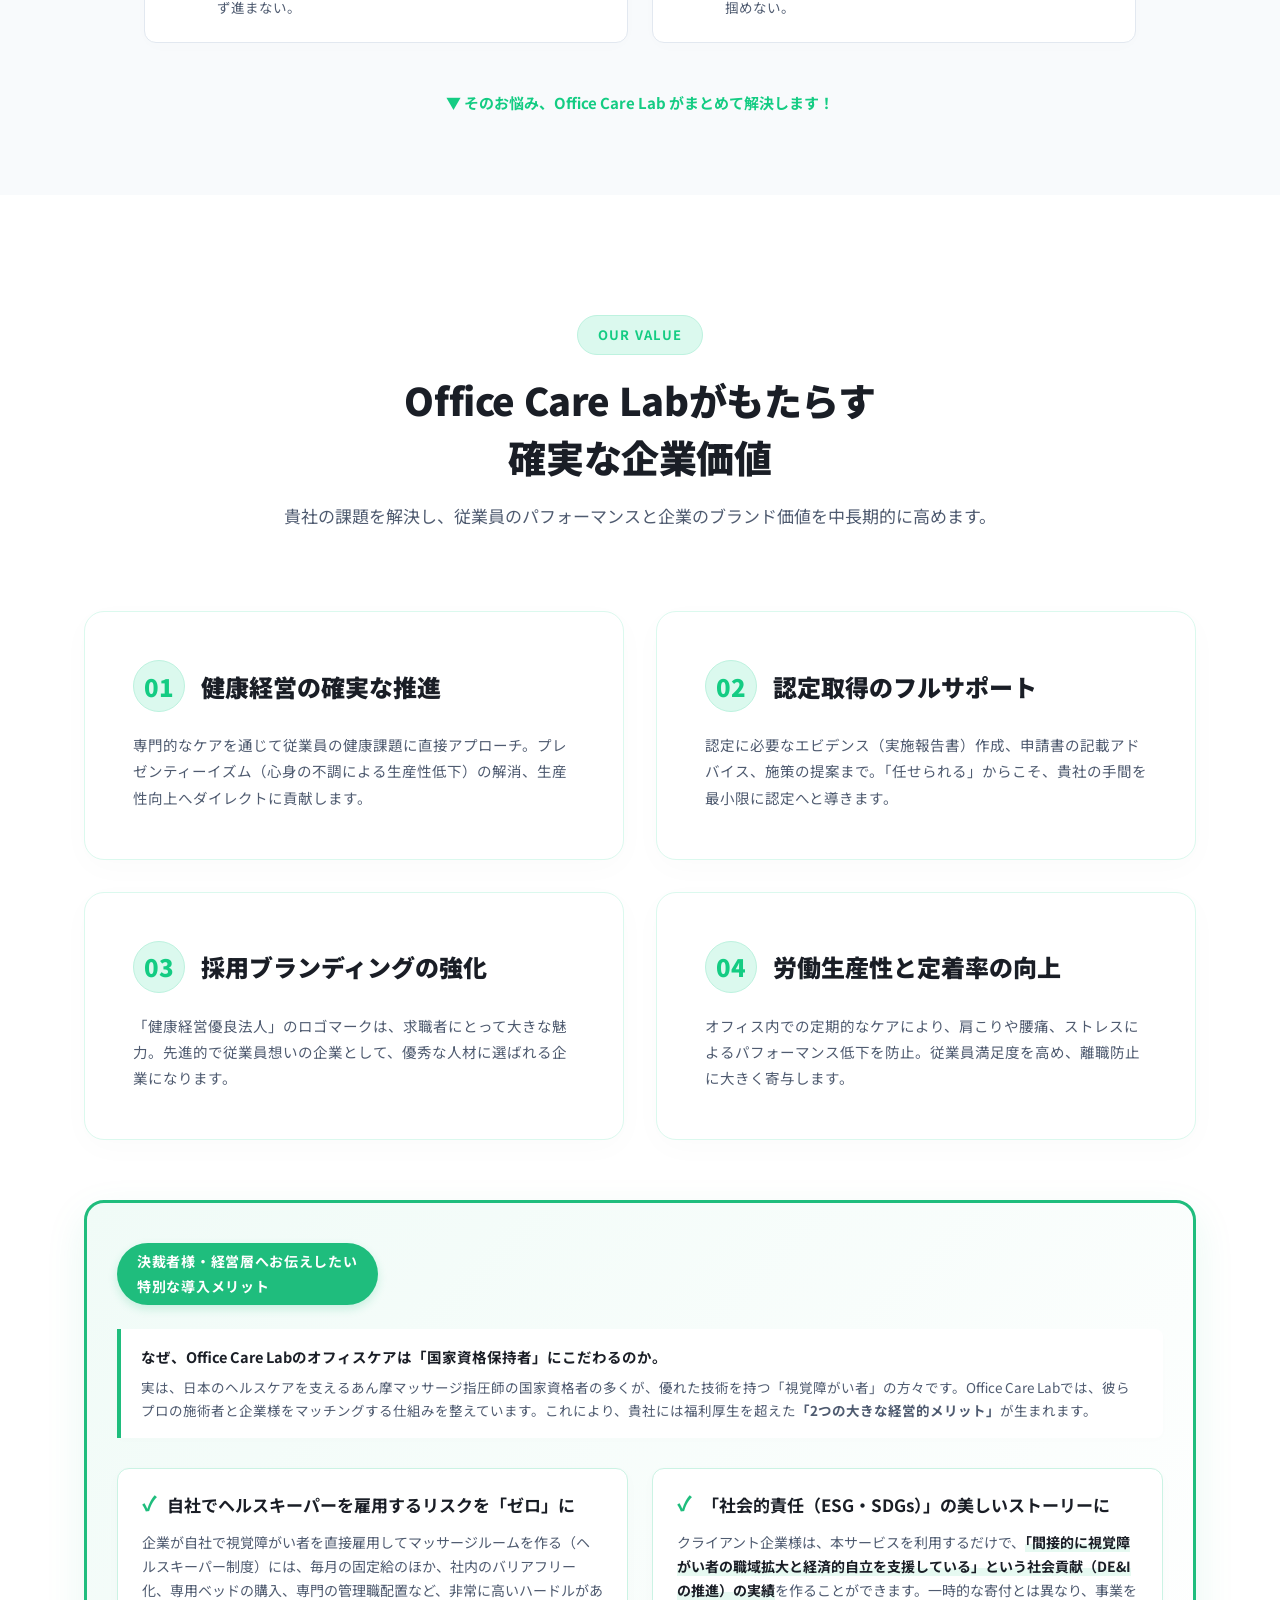
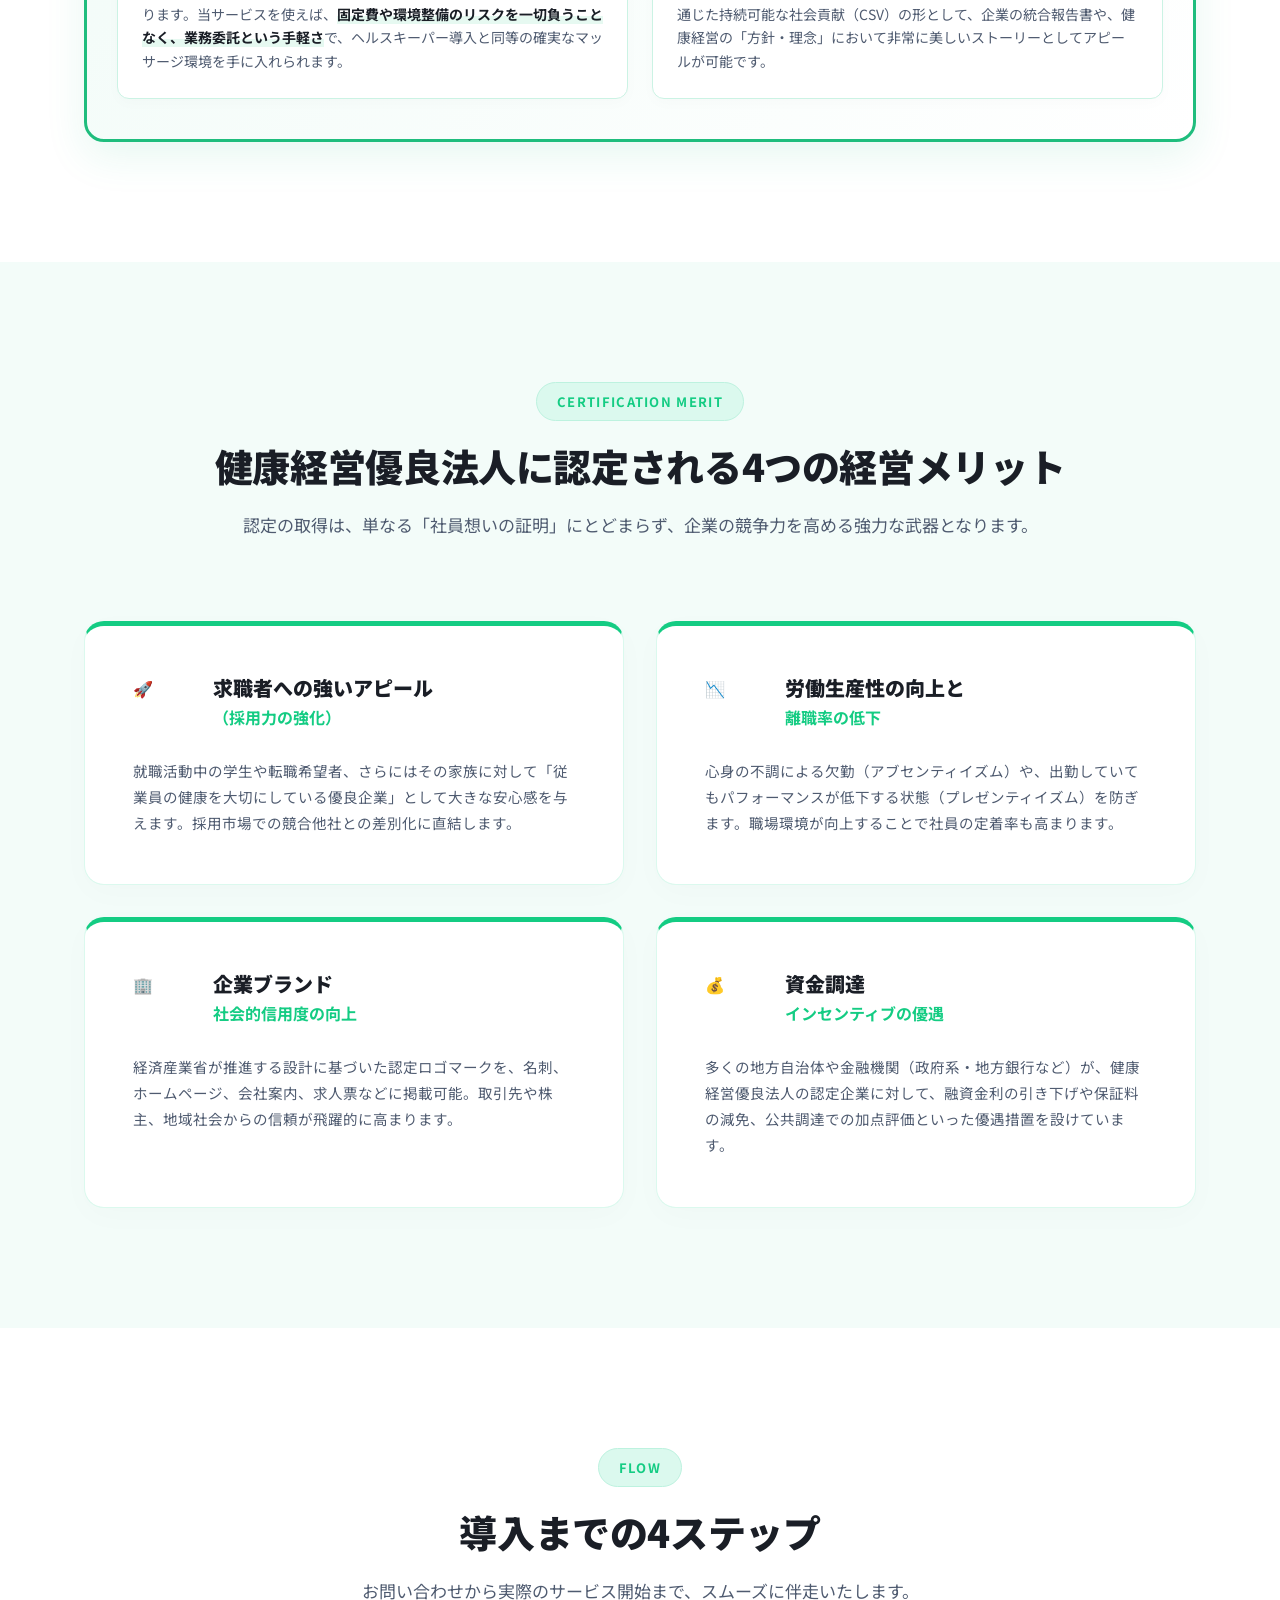
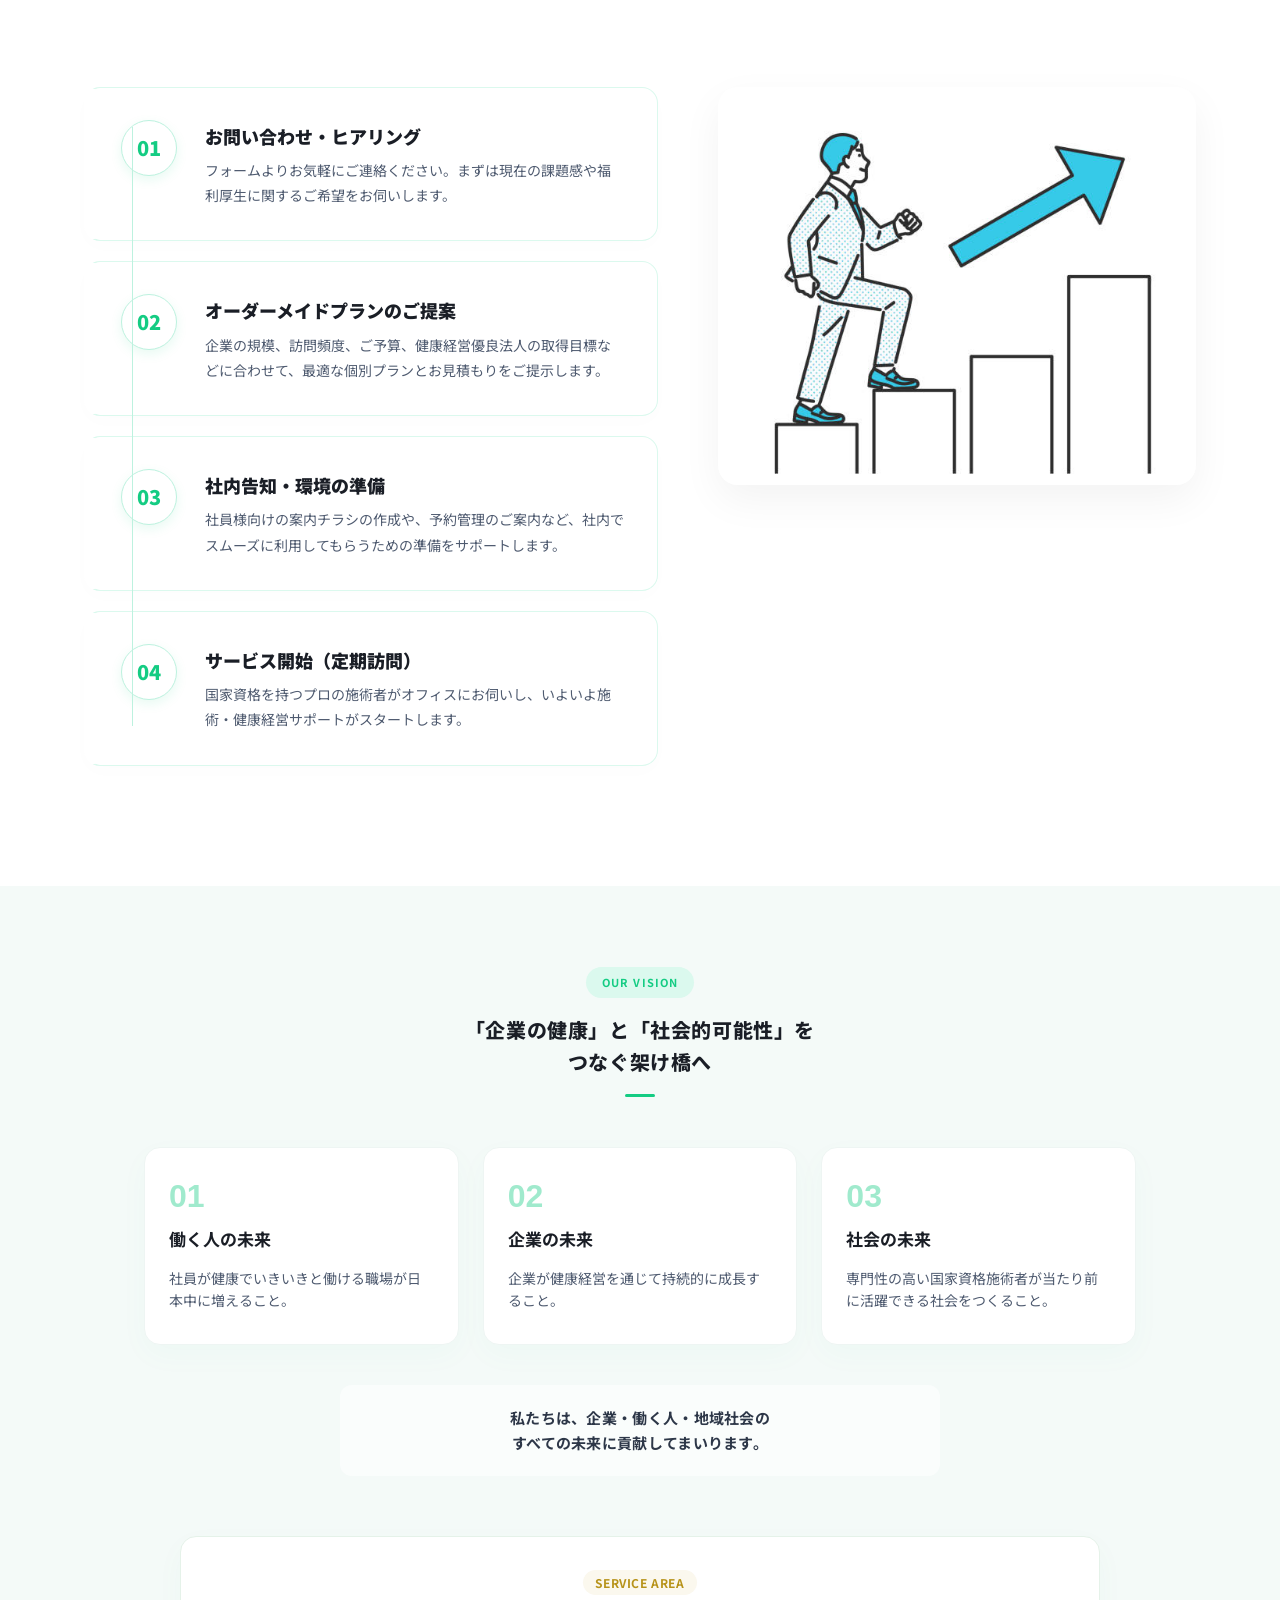
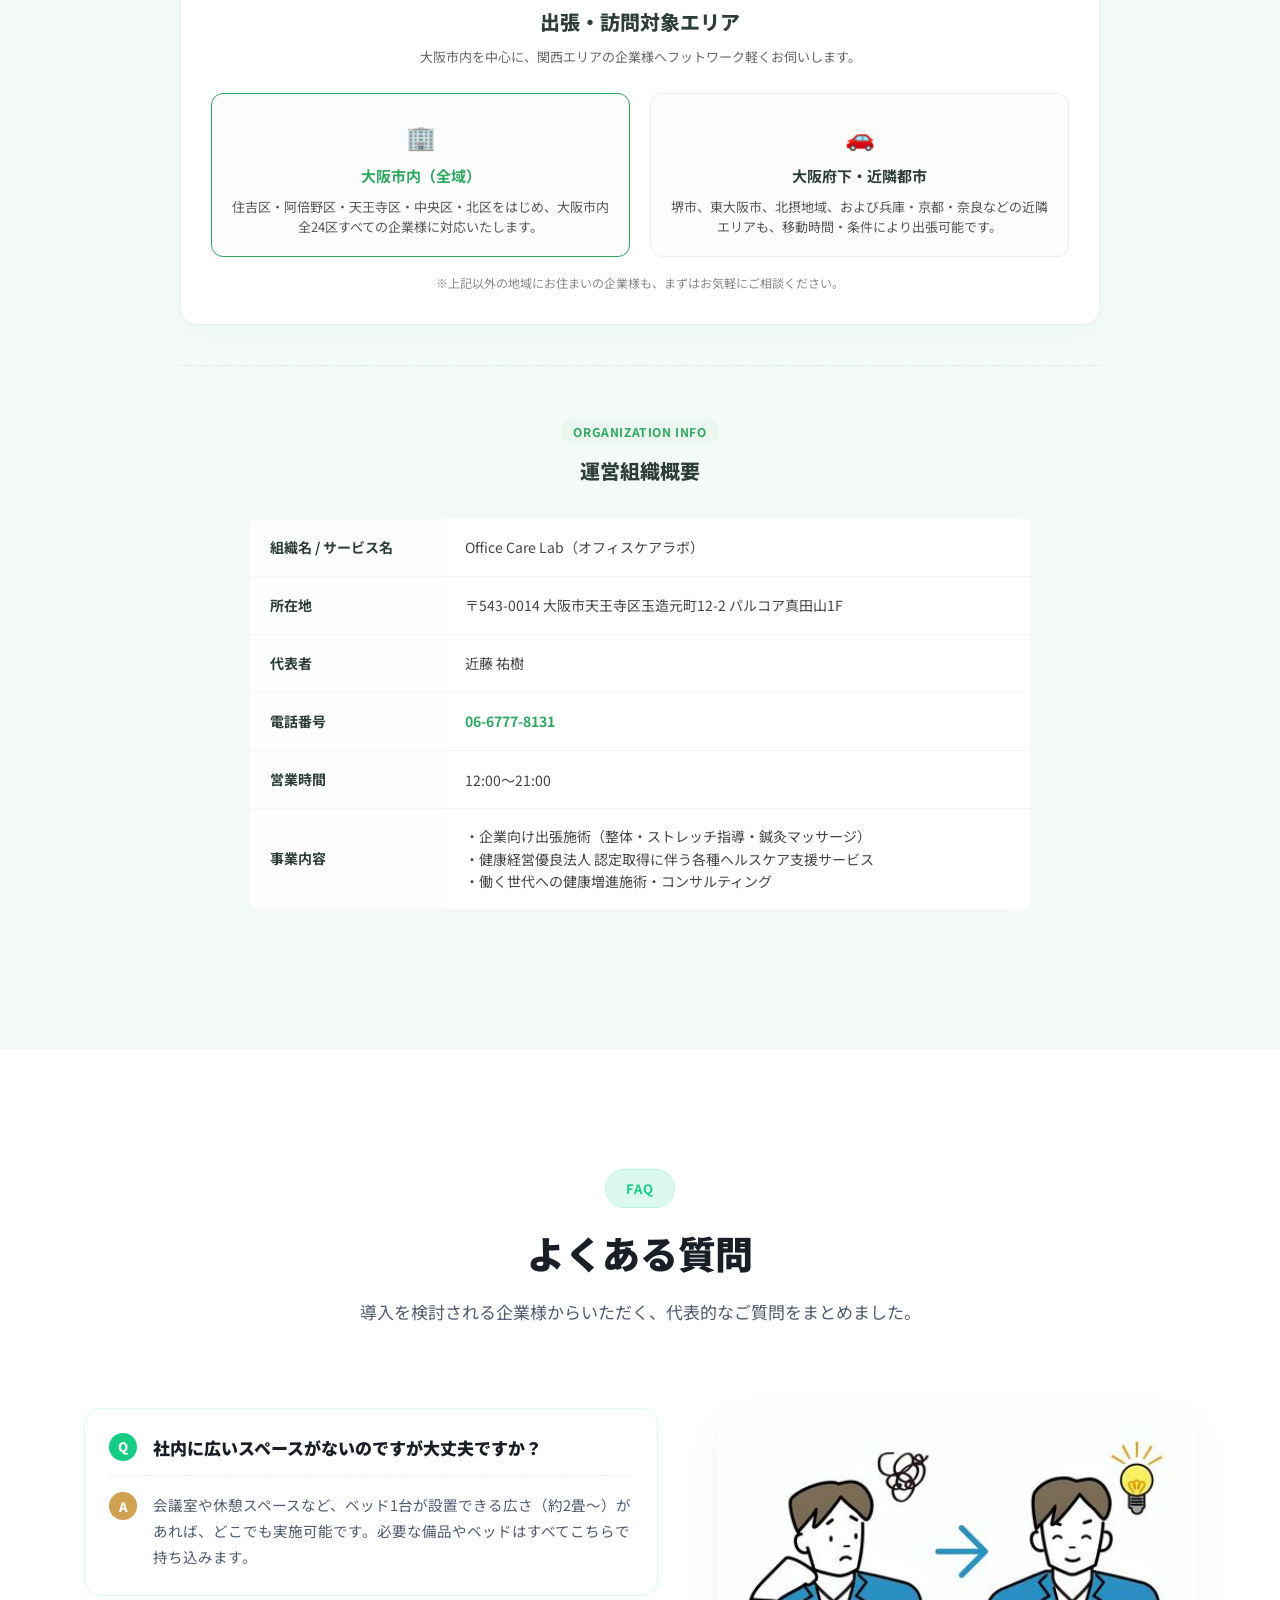
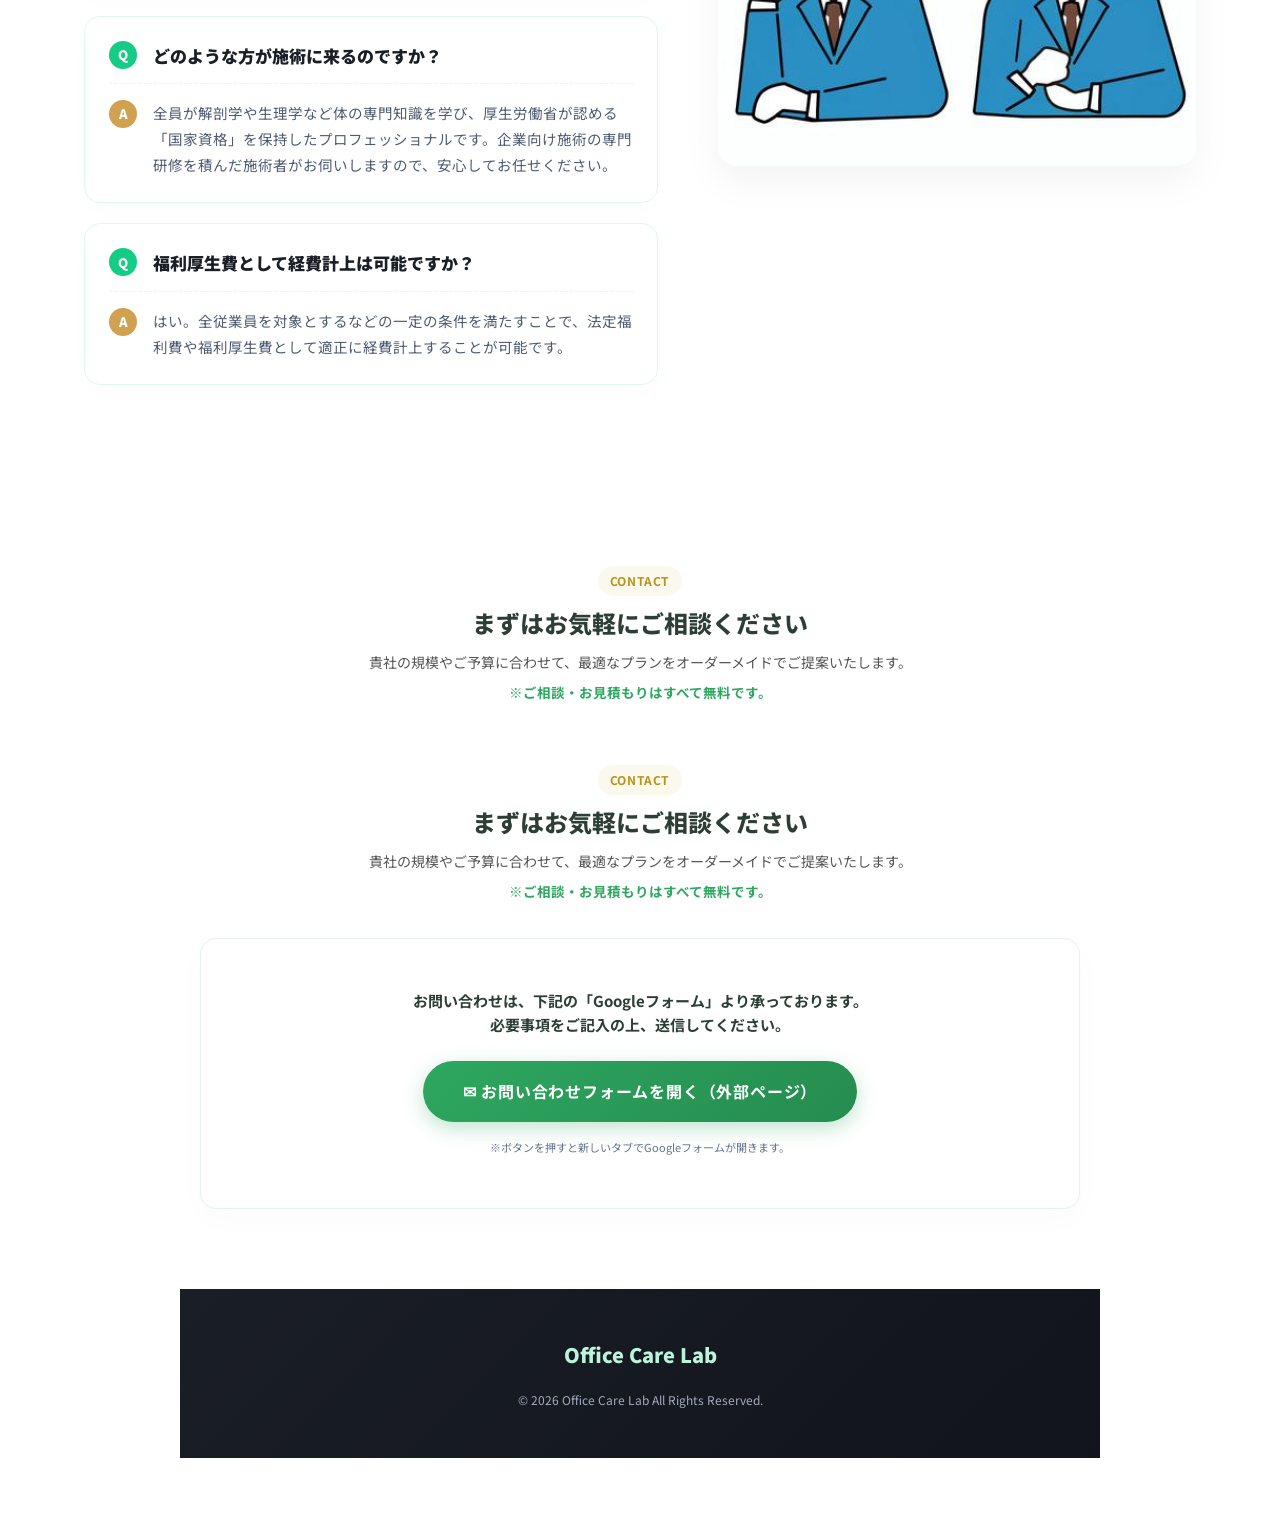
==== commit 67e77067: "Update index.html" ====
--- a/index.html
+++ b/index.html
@@ -1241,113 +1241,92 @@
         </p>
     </div>
 
-    <!-- 2. お問い合わせフォーム本体（新しいURLを設定完了） -->
+  <div id="contact" style="scroll-margin-top: 100px;"></div>
+<div class="ocl-contact-total-container" style="
+    width: 100%;
+    max-width: 960px;
+    margin: 60px auto 80px auto;
+    padding: 0 20px;
+    box-sizing: border-box;
+    font-family: 'Noto Sans JP', sans-serif;
+">
+
+    <div style="text-align: center; margin-bottom: 35px;">
+        <span style="
+            font-size: 12px; 
+            color: #b7931a; 
+            font-weight: 700; 
+            background: #fbf8ee; 
+            padding: 4px 12px; 
+            border-radius: 50px; 
+            letter-spacing: 0.05em;
+            display: inline-block;
+            margin-bottom: 10px;
+        ">CONTACT</span>
+        
+        <h2 style="
+            font-size: 24px; 
+            color: #2c3e35; 
+            margin: 0 0 12px 0; 
+            font-weight: 800;
+            line-height: 1.4;
+        ">
+            まずはお気軽にご相談ください
+        </h2>
+        
+        <p style="font-size: 14px; color: #555555; margin: 0 0 6px 0; line-height: 1.6;">
+            貴社の規模やご予算に合わせて、最適なプランをオーダーメイドでご提案いたします。
+        </p>
+        <p style="font-size: 13.5px; color: #2ea760; font-weight: 700; margin: 0;">
+            ※ご相談・お見積もりはすべて無料です。
+        </p>
+    </div>
+
     <div class="ocl-contact-form-box" style="
         background: #ffffff;
         border: 1px solid #e5f2e9;
         border-radius: 16px;
-        padding: 40px;
+        padding: 50px 40px;
         box-shadow: 0 10px 30px rgba(0, 0, 0, 0.02);
+        text-align: center;
     ">
-        
-        <!-- 🌟 新しいFormspreeのURLをセットしました -->
-        <form action="https://formspree.io/f/mdargpjb" method="POST">
-            
-            <!-- 貴社名 -->
-            <div class="ocl-form-group">
-                <label class="ocl-form-label">貴社名／部署名 <span class="ocl-badge-required">必須</span></label>
-                <input type="text" name="company" placeholder="株式会社〇〇 人事労務部" class="ocl-form-input" required>
-            </div>
-
-            <!-- ご担当者様氏名 -->
-            <div class="ocl-form-group">
-                <label class="ocl-form-label">ご担当者様氏名 <span class="ocl-badge-required">必須</span></label>
-                <input type="text" name="name" placeholder="山田 太郎" class="ocl-form-input" required>
-            </div>
-
-            <!-- メールアドレス -->
-            <div class="ocl-form-group">
-                <label class="ocl-form-label">メールアドレス <span class="ocl-badge-required">必須</span></label>
-                <input type="email" name="_replyto" placeholder="example@email.com" class="ocl-form-input" required>
-            </div>
-
-            <!-- お問い合わせ内容 -->
-            <div class="ocl-form-group">
-                <label class="ocl-form-label">お問い合わせ内容 <span class="ocl-badge-required">必須</span></label>
-                <textarea name="message" placeholder="出張施術の導入を検討したい、詳しい資料がほしい、など自由にご記入ください。" class="ocl-form-textarea" required></textarea>
-            </div>
-
-            <!-- 送信ボタン -->
-            <div style="text-align: center; margin-top: 30px;">
-                <button type="submit" class="ocl-form-submit-btn">
-                    この内容で送信する ✉
-                </button>
-            </div>
-        </form>
-
+        <p style="font-size: 15px; color: #2c3e35; font-weight: 700; margin: 0 0 24px 0; line-height: 1.6;">
+            お問い合わせは、下記の「Googleフォーム」より承っております。<br>
+            必要事項をご記入の上、送信してください。
+        </p>
+
+        <a href="https://docs.google.com/forms/d/e/1FAIpQLSdhzGpGz9pFgspuNYIAQKenJXCCbe709As0sQU31vXLdXxqlw/viewform?usp=header" target="_blank" rel="noopener noreferrer" class="ocl-form-link-btn">
+            ✉ お問い合わせフォームを開く（外部ページ）
+        </a>
+
+        <p style="font-size: 11px; color: #64748b; margin: 16px 0 0 0;">
+            ※ボタンを押すと新しいタブでGoogleフォームが開きます。
+        </p>
     </div>
 </div>
 
-<!-- ⚙️ フォームを美しく整える専用スタイル設定（崩れ・はみ出し防止） -->
 <style>
-.ocl-form-group {
-    margin-bottom: 24px;
-}
-.ocl-form-group:last-of-type {
-    margin-bottom: 0;
-}
-.ocl-form-label {
-    display: block;
-    font-size: 14px;
-    color: #2c3e35;
-    font-weight: 700;
-    margin-bottom: 8px;
-}
-.ocl-badge-required {
-    background: #e69b24;
-    color: #ffffff;
-    font-size: 11px;
-    padding: 2px 6px;
-    border-radius: 4px;
-    margin-left: 6px;
-    vertical-align: middle;
-}
-.ocl-form-input, .ocl-form-textarea {
-    width: 100%;
-    box-sizing: border-box;
-    border: 1px solid #cedad2;
-    border-radius: 8px;
-    padding: 12px 14px;
-    font-size: 14px;
-    color: #333333;
-    background: #fafafa;
-    transition: all 0.2s ease;
-}
-.ocl-form-input:focus, .ocl-form-textarea:focus {
-    outline: none;
-    border-color: #2ea760;
-    background: #ffffff;
-    box-shadow: 0 0 0 3px rgba(46, 167, 96, 0.1);
-}
-.ocl-form-textarea {
-    height: 120px;
-    resize: vertical;
-}
-.ocl-form-submit-btn {
+.ocl-form-link-btn {
+    display: inline-flex;
+    align-items: center;
+    justify-content: center;
+    min-width: 320px;
+    padding: 16px 40px;
     background: linear-gradient(135deg, #2ea760 0%, #258c4f 100%);
-    color: #ffffff;
+    color: #ffffff !important;
     font-size: 16px;
     font-weight: 700;
-    border: none;
+    text-decoration: none;
     border-radius: 50px;
-    padding: 14px 50px;
-    cursor: pointer;
-    box-shadow: 0 4px 15px rgba(46, 167, 96, 0.3);
+    box-shadow: 0 6px 20px rgba(46, 167, 96, 0.3);
     transition: all 0.2s ease;
-}
-.ocl-form-submit-btn:hover {
-    transform: translateY(-1px);
-    box-shadow: 0 6px 20px rgba(46, 167, 96, 0.4);
+    letter-spacing: 0.05em;
+    box-sizing: border-box;
+}
+.ocl-form-link-btn:hover {
+    transform: translateY(-2px);
+    box-shadow: 0 8px 25px rgba(46, 167, 96, 0.4);
+    opacity: 0.95;
 }
 
 /* 📱 スマホサイズ（画面幅768px以下）の表示調整 */
@@ -1363,14 +1342,13 @@
         font-size: 13px !important;
     }
     .ocl-contact-form-box {
-        padding: 24px 16px !important;
-    }
-    .ocl-form-label {
-        font-size: 13px !important;
-    }
-    .ocl-form-submit-btn {
+        padding: 35px 20px !important;
+    }
+    .ocl-form-link-btn {
         width: 100%;
-        padding: 14px 20px !important;
+        min-width: 100%;
+        padding: 15px 20px !important;
+        font-size: 15px !important;
     }
 }
 </style>
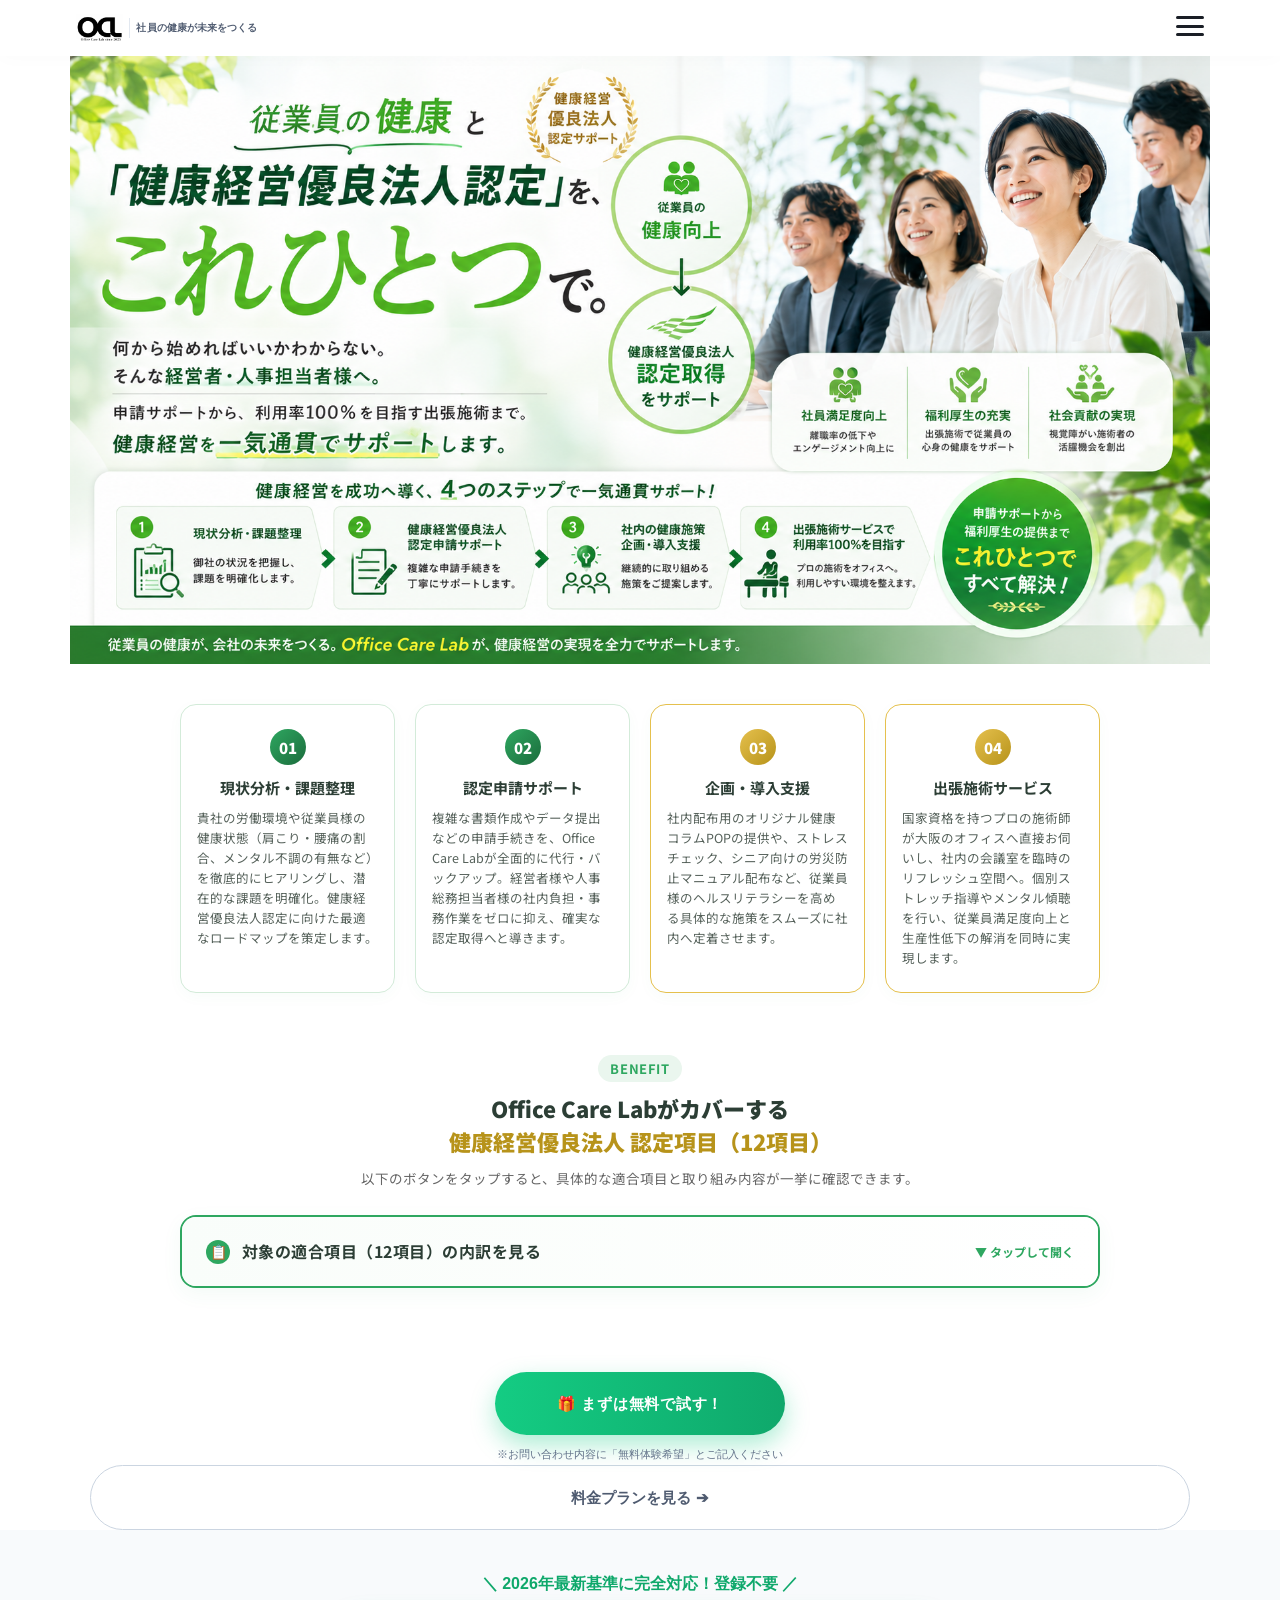
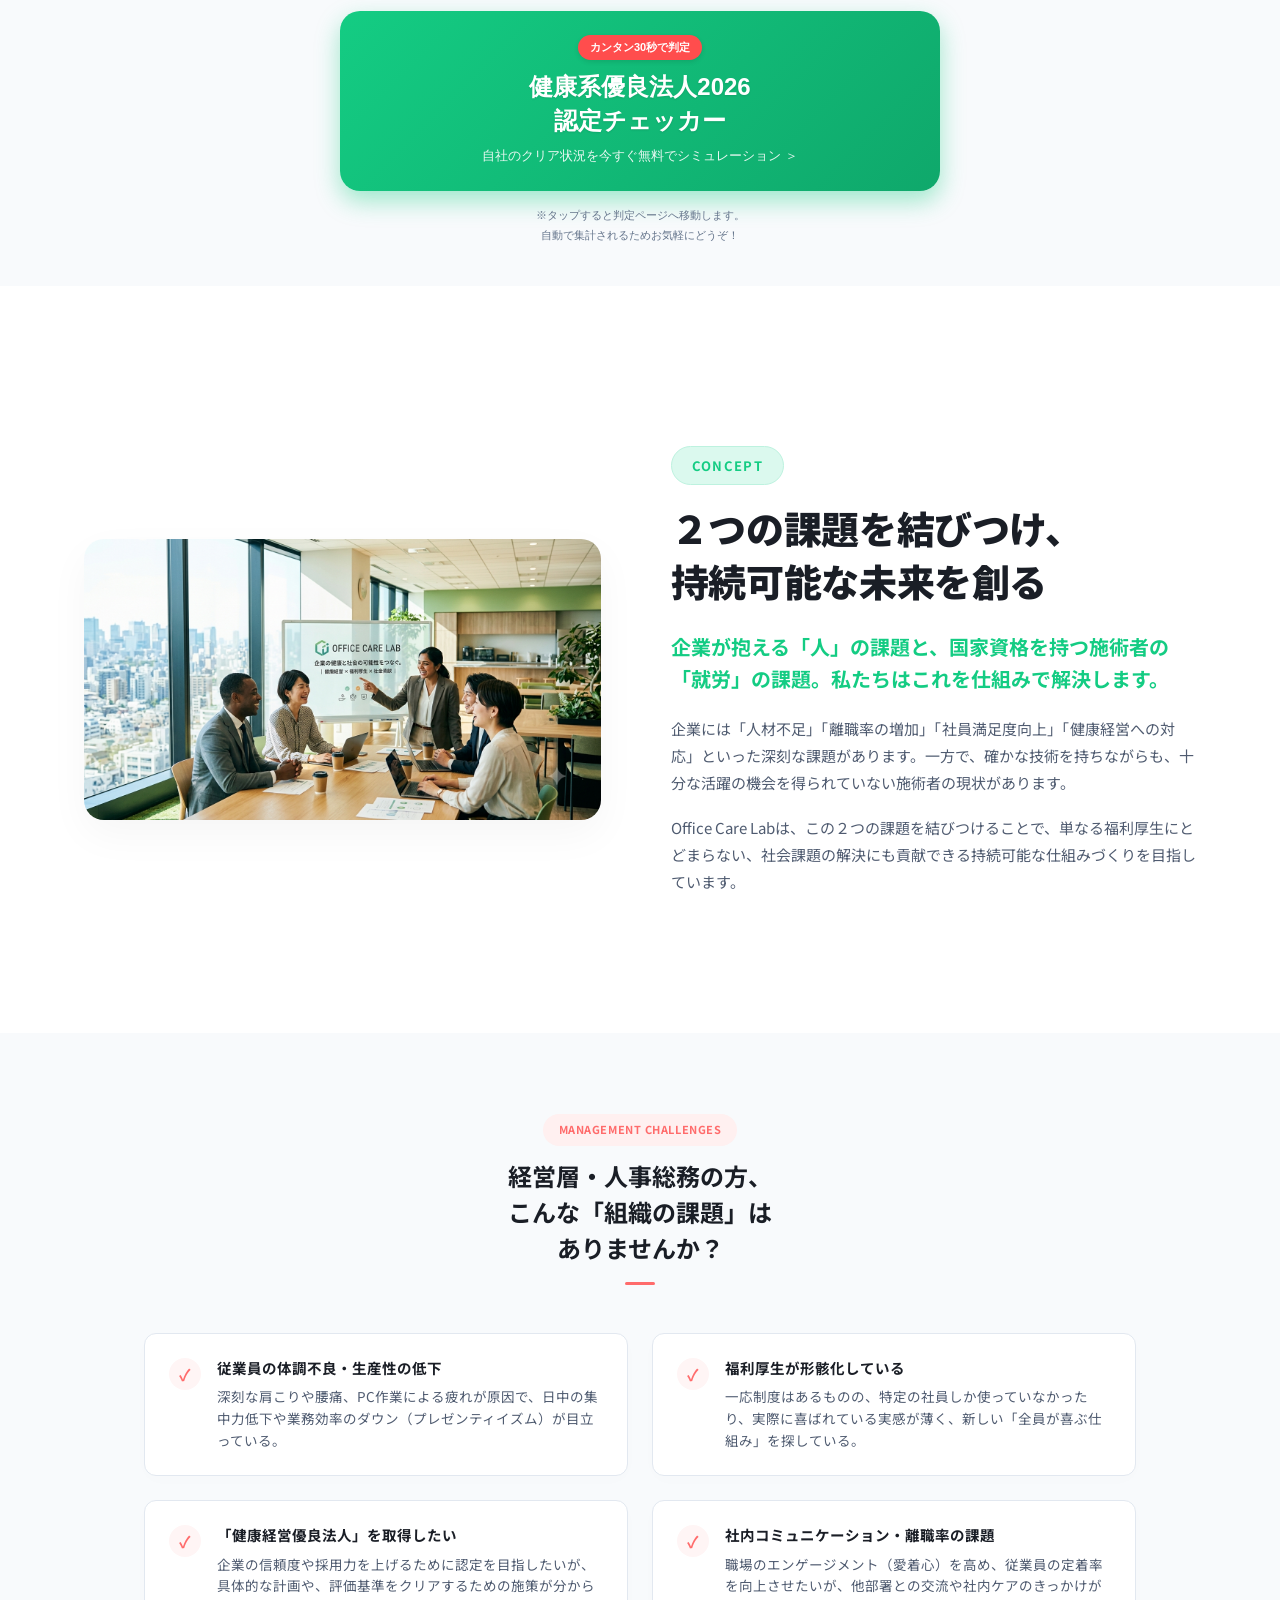
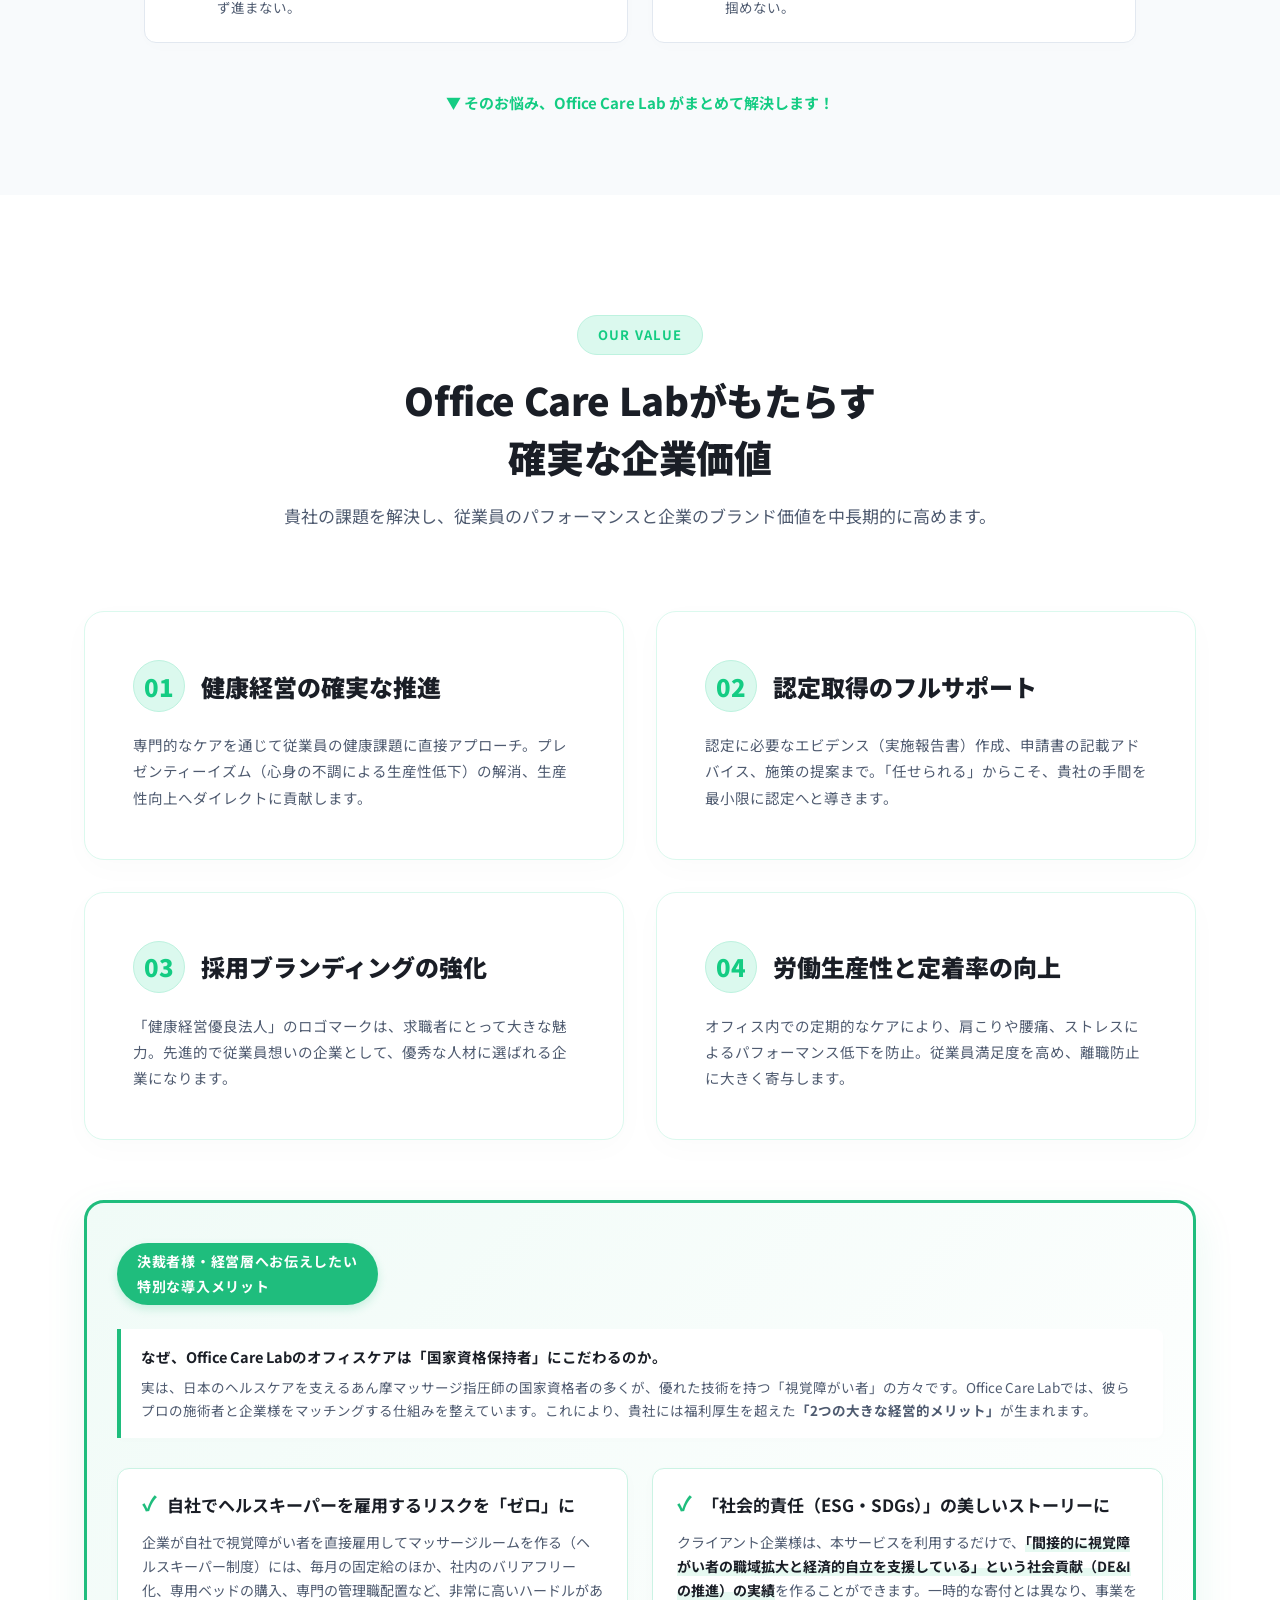
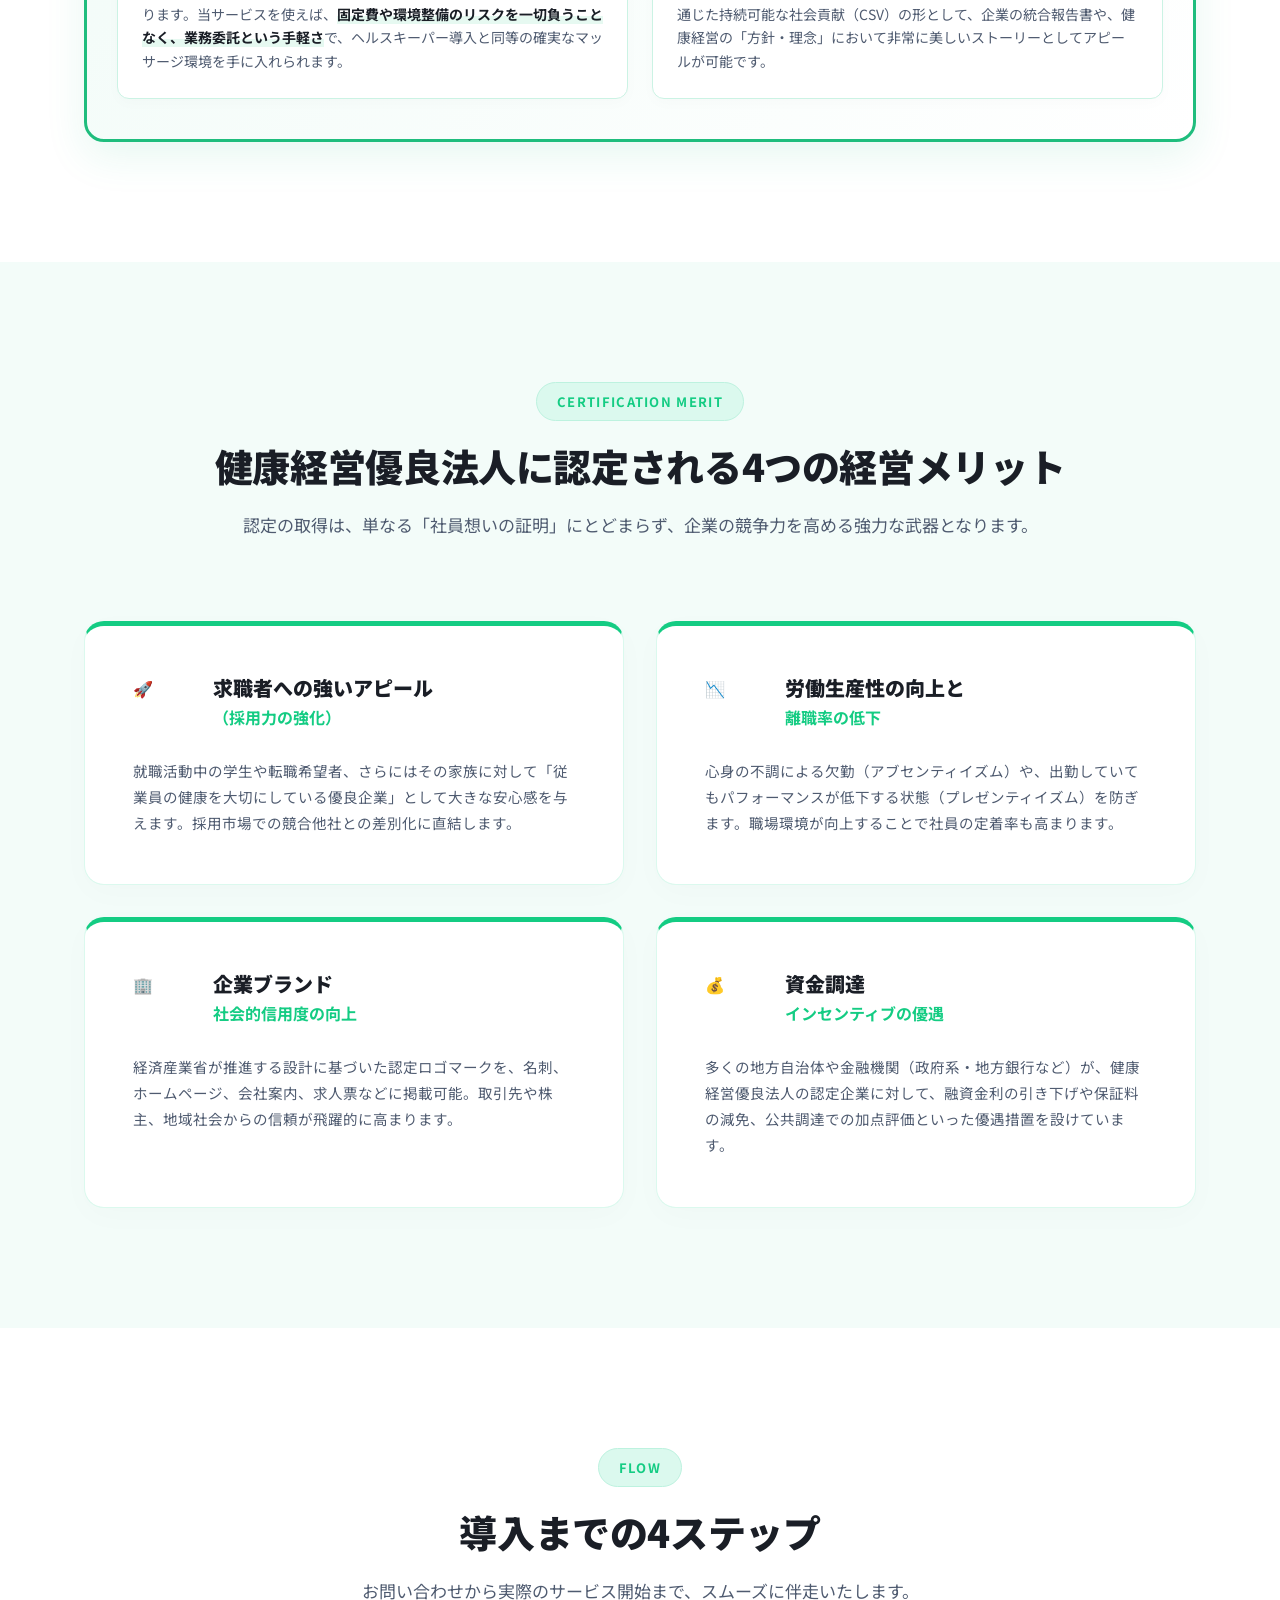
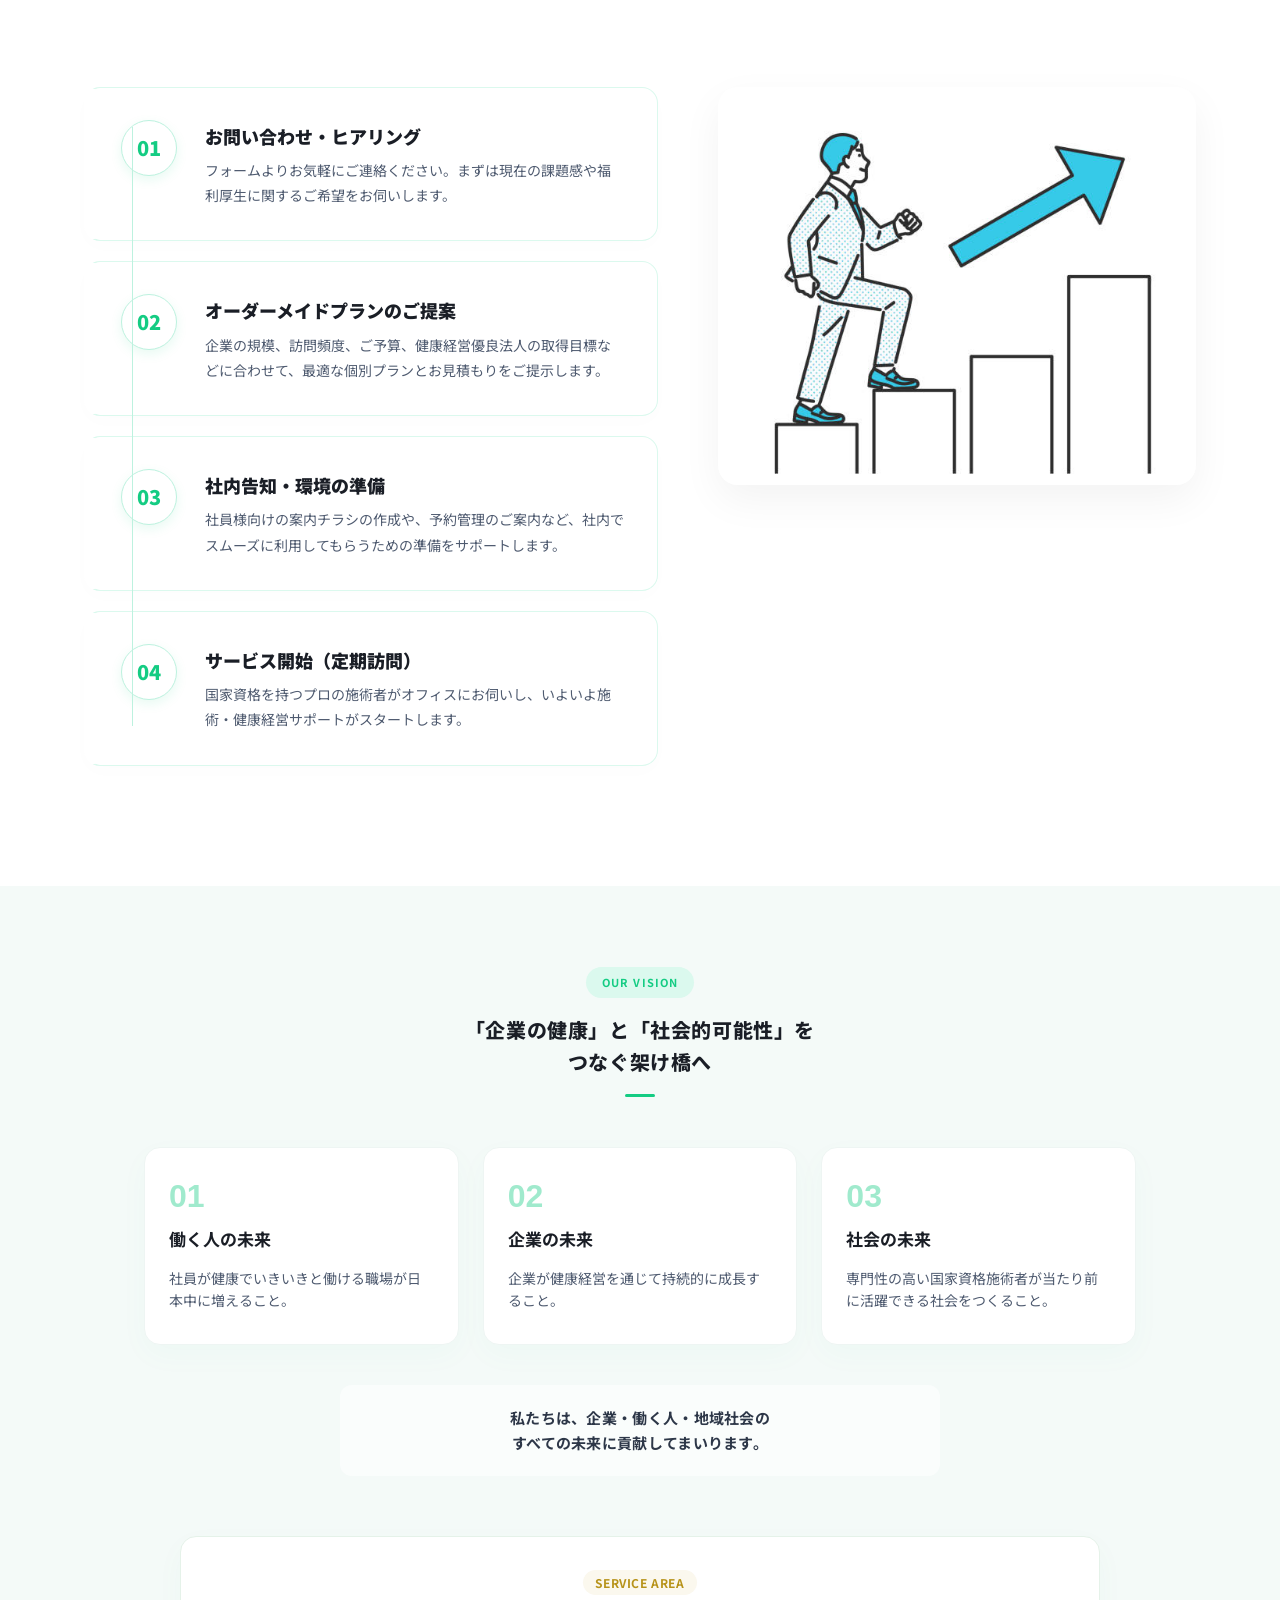
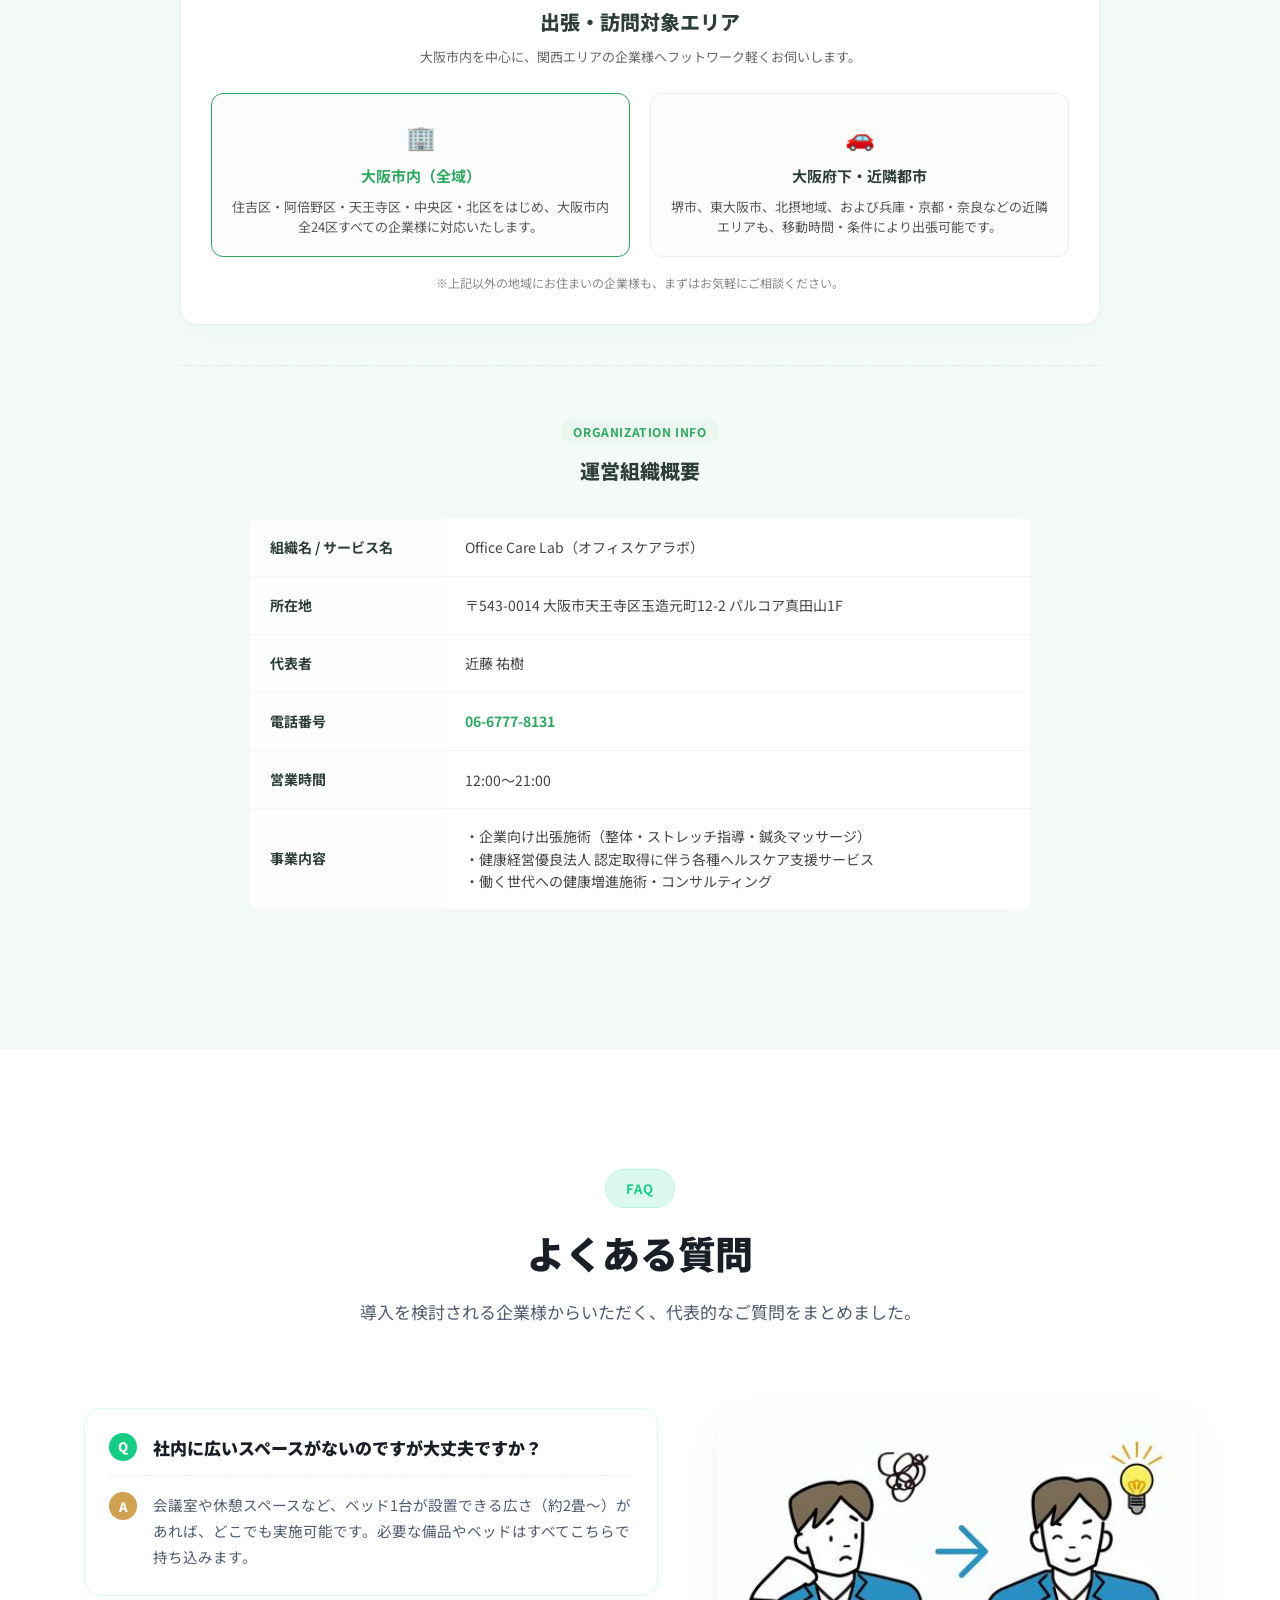
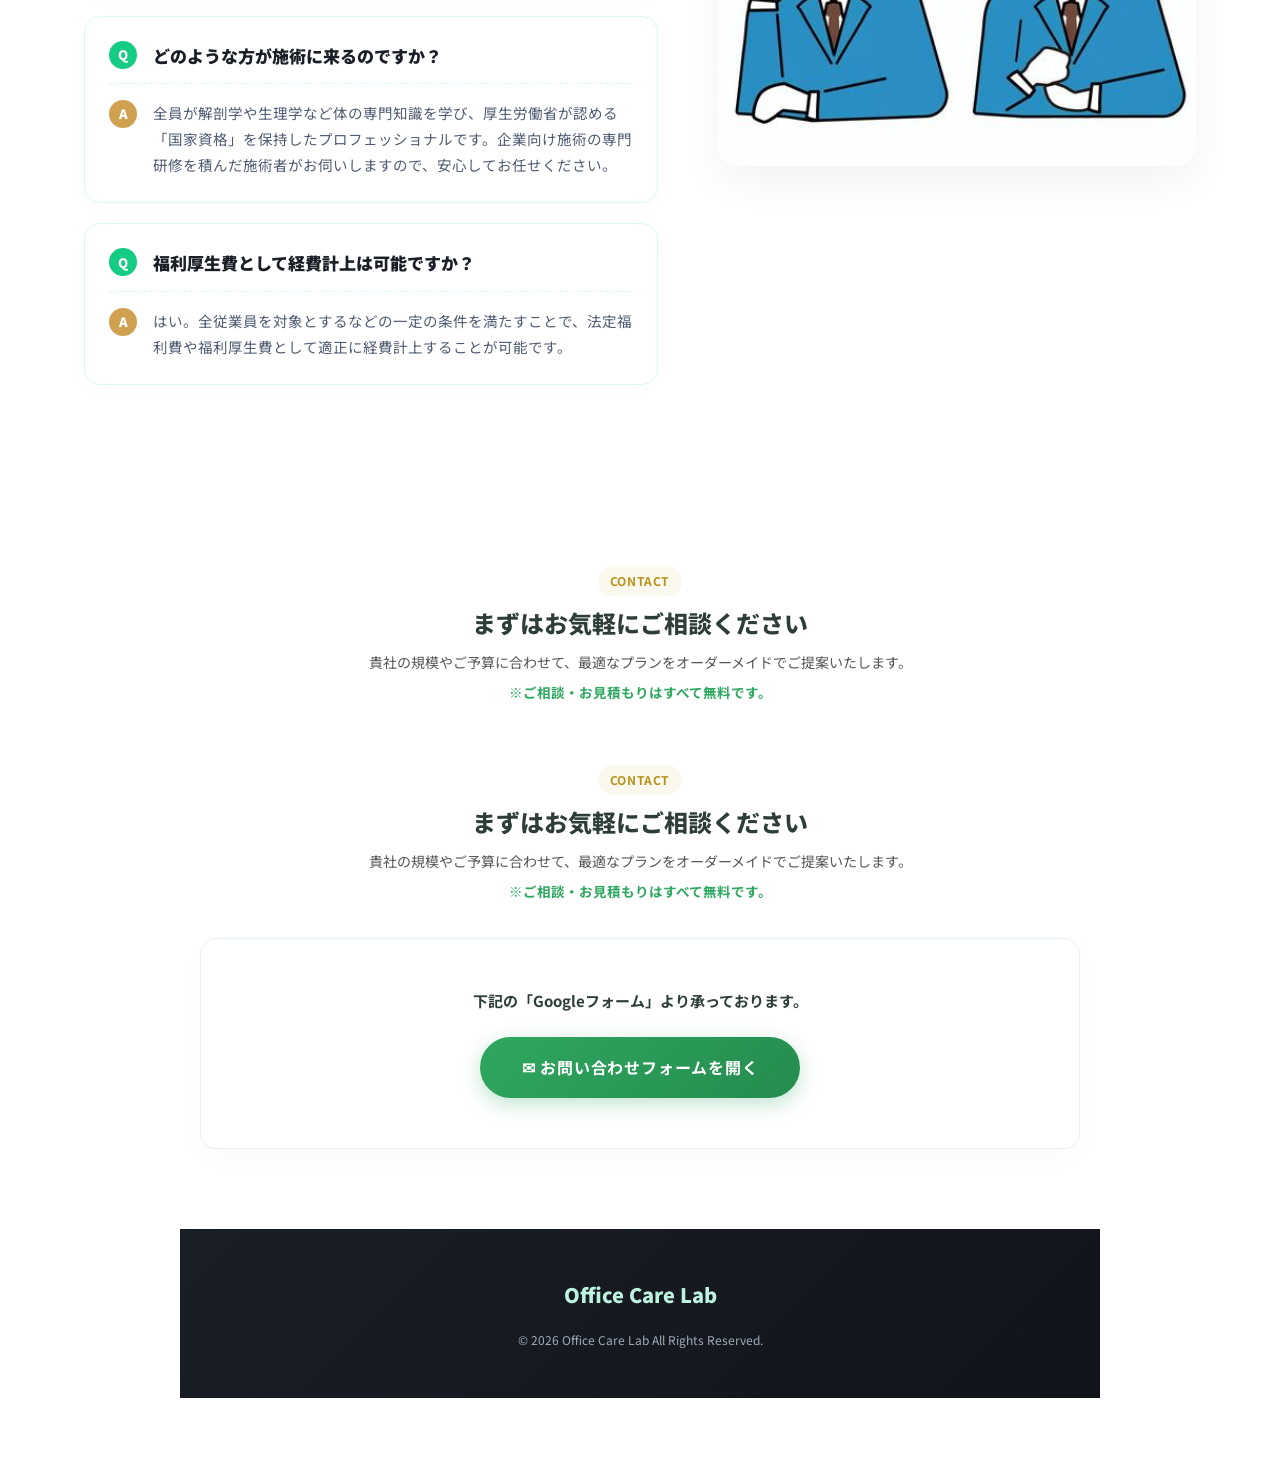
==== commit bb9d4b46: "Update index.html" ====
--- a/index.html
+++ b/index.html
@@ -1241,7 +1241,7 @@
         </p>
     </div>
 
-  <div id="contact" style="scroll-margin-top: 100px;"></div>
+ <div id="contact" style="scroll-margin-top: 100px;"></div>
 <div class="ocl-contact-total-container" style="
     width: 100%;
     max-width: 960px;
@@ -1291,17 +1291,12 @@
         text-align: center;
     ">
         <p style="font-size: 15px; color: #2c3e35; font-weight: 700; margin: 0 0 24px 0; line-height: 1.6;">
-            お問い合わせは、下記の「Googleフォーム」より承っております。<br>
-            必要事項をご記入の上、送信してください。
+            下記の「Googleフォーム」より承っております。
         </p>
 
-        <a href="https://docs.google.com/forms/d/e/1FAIpQLSdhzGpGz9pFgspuNYIAQKenJXCCbe709As0sQU31vXLdXxqlw/viewform?usp=header" target="_blank" rel="noopener noreferrer" class="ocl-form-link-btn">
-            ✉ お問い合わせフォームを開く（外部ページ）
+        <a href="ここにコピーしたGoogleフォームのURLを貼り付ける" target="_blank" rel="noopener noreferrer" class="ocl-form-link-btn">
+            ✉ お問い合わせフォームを開く
         </a>
-
-        <p style="font-size: 11px; color: #64748b; margin: 16px 0 0 0;">
-            ※ボタンを押すと新しいタブでGoogleフォームが開きます。
-        </p>
     </div>
 </div>
 
@@ -1342,13 +1337,14 @@
         font-size: 13px !important;
     }
     .ocl-contact-form-box {
-        padding: 35px 20px !important;
-    }
+        padding: 40px 16px !important; /* 上下の余白を保ちつつ横をスッキリ */
+    }
+    /* ボタン内の文字がスマホでハミ出したり不自然に折れないよう調整 */
     .ocl-form-link-btn {
         width: 100%;
         min-width: 100%;
-        padding: 15px 20px !important;
-        font-size: 15px !important;
+        padding: 15px 10px !important;
+        font-size: 14px !important; /* スマホ用に少しだけ縮小して1行に収めやすく */
     }
 }
 </style>
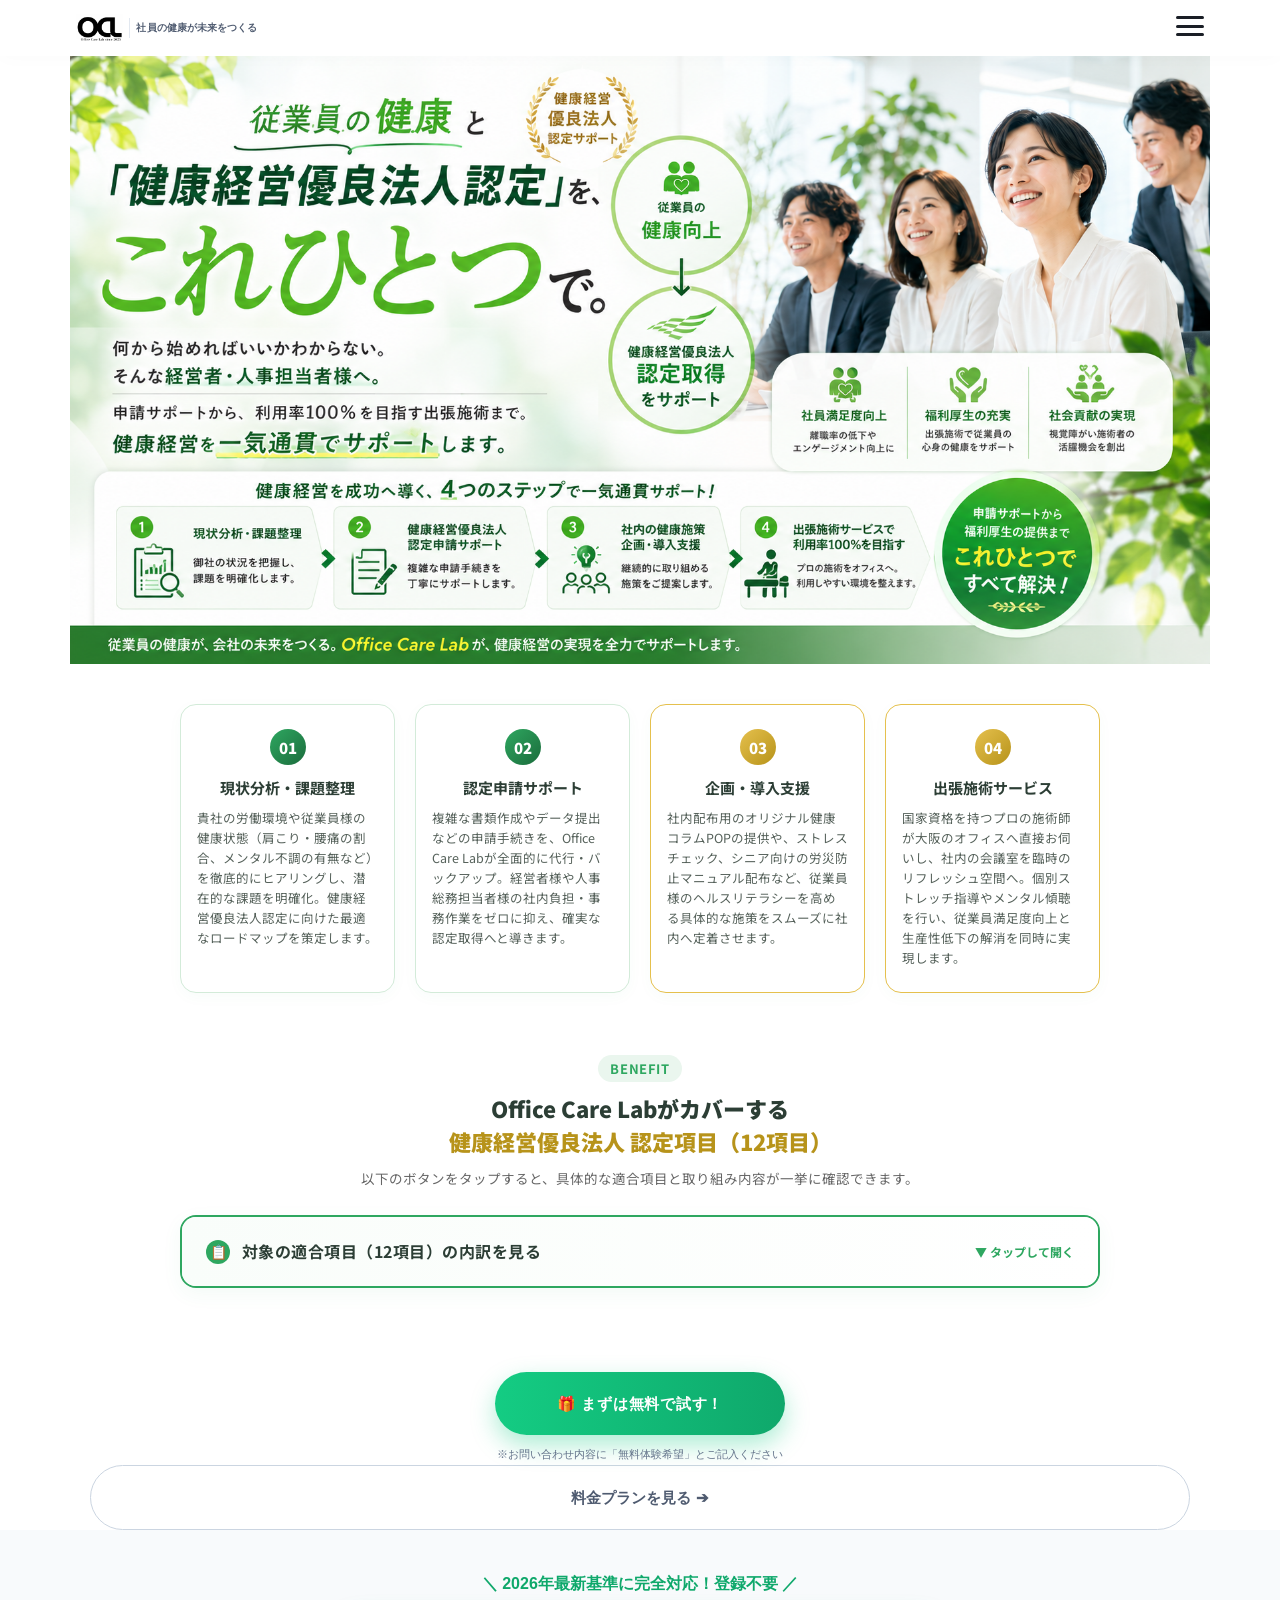
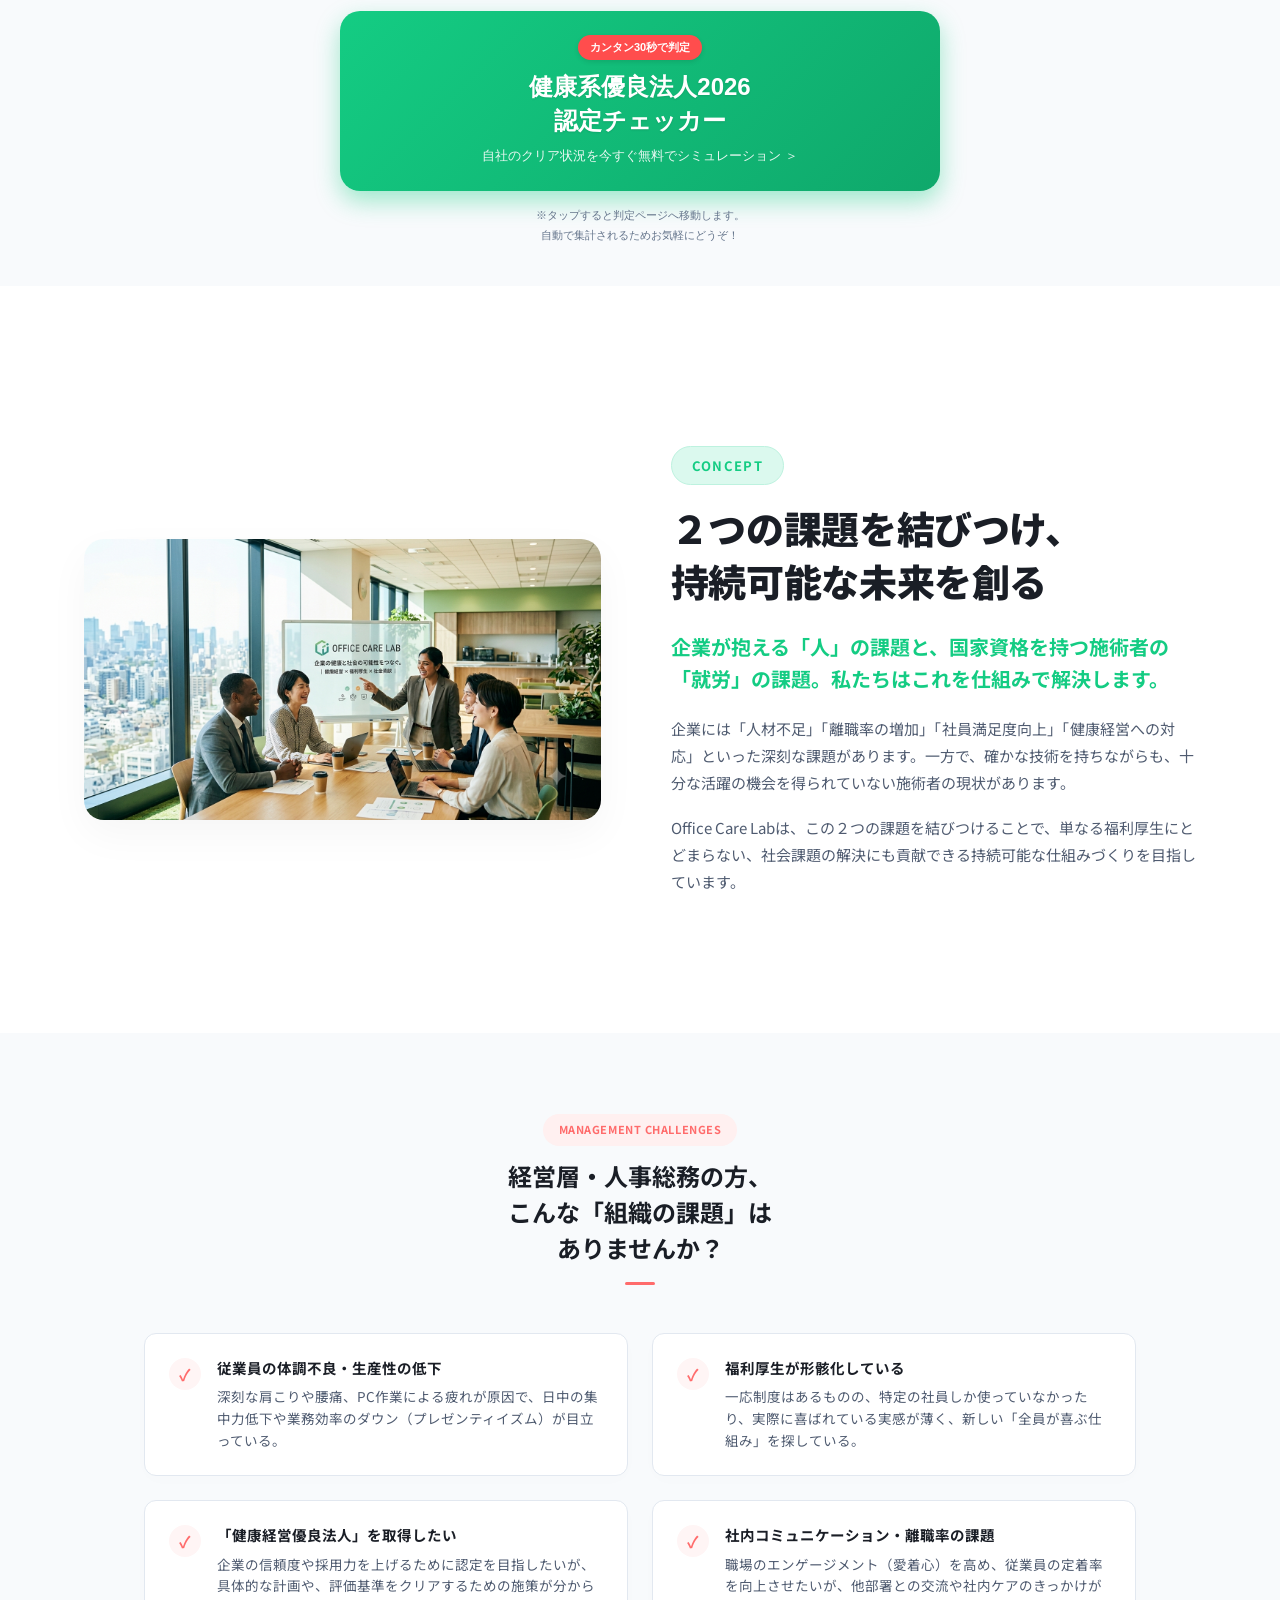
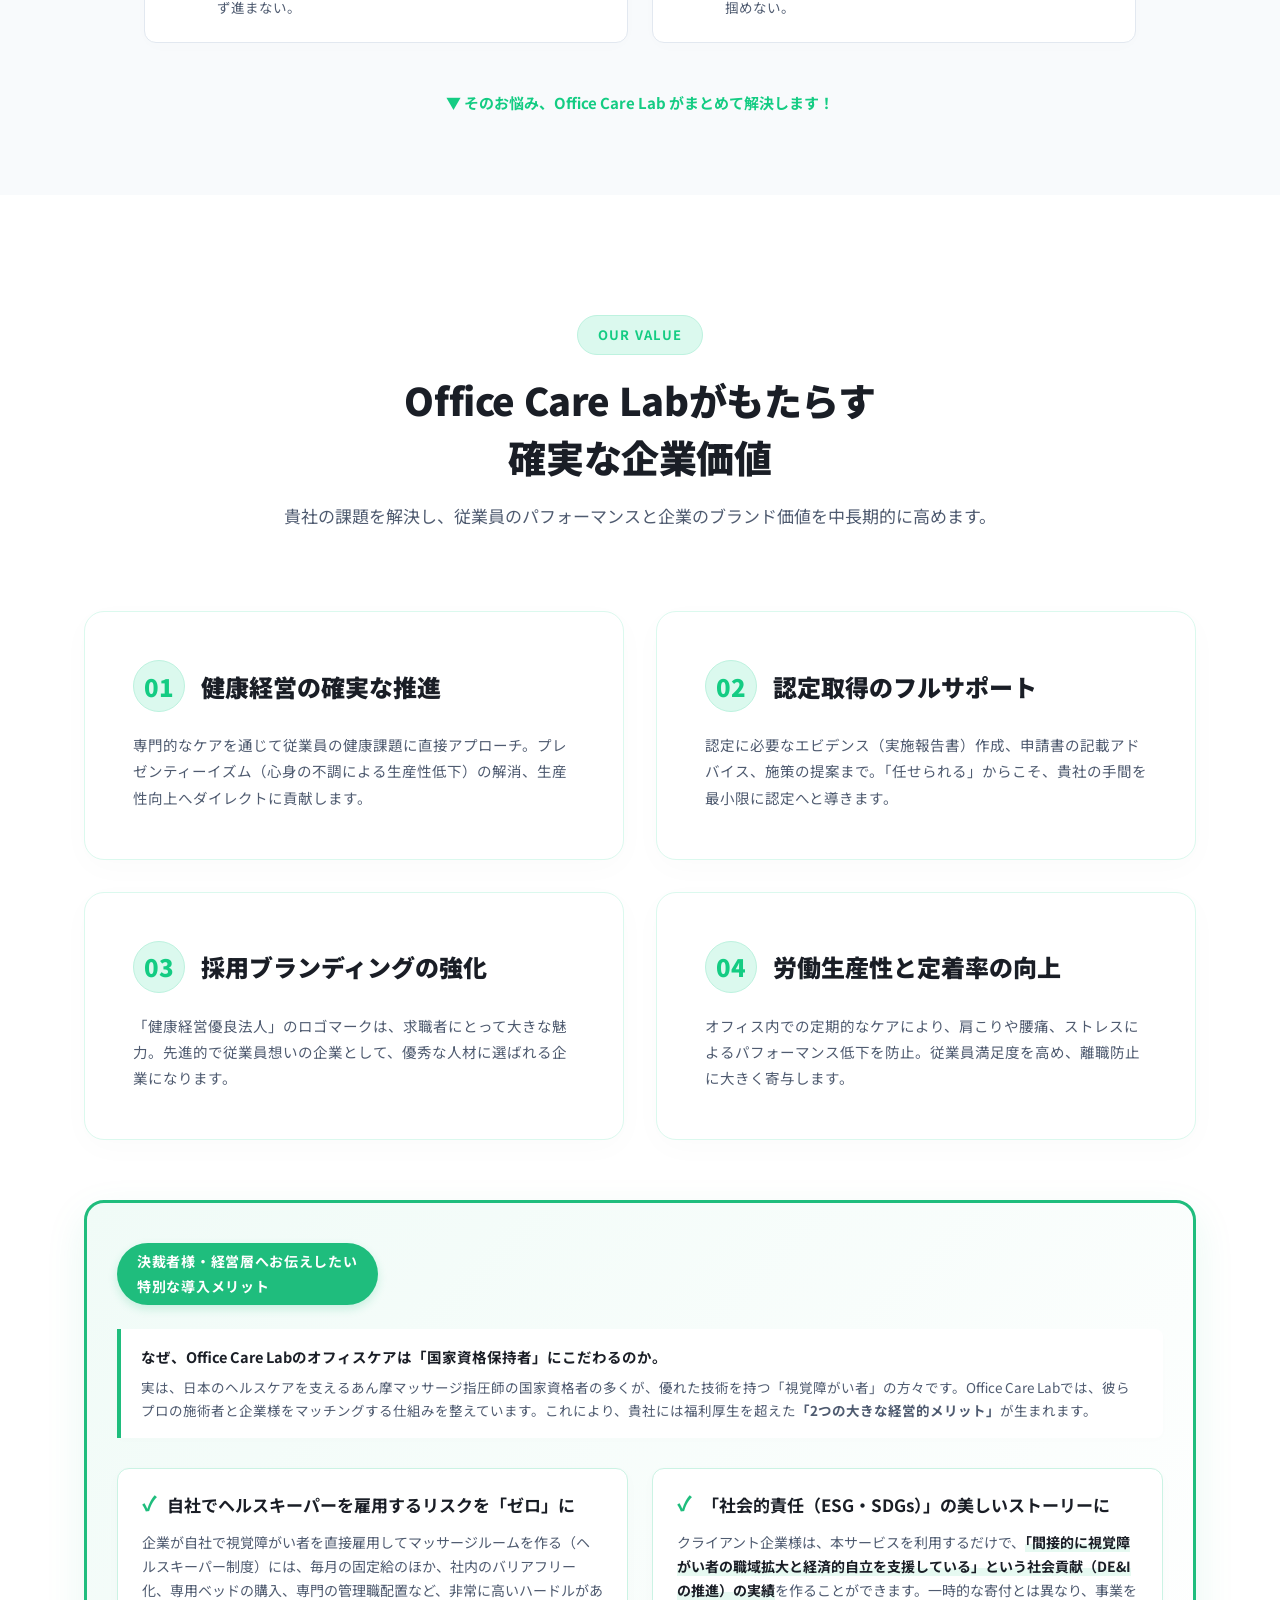
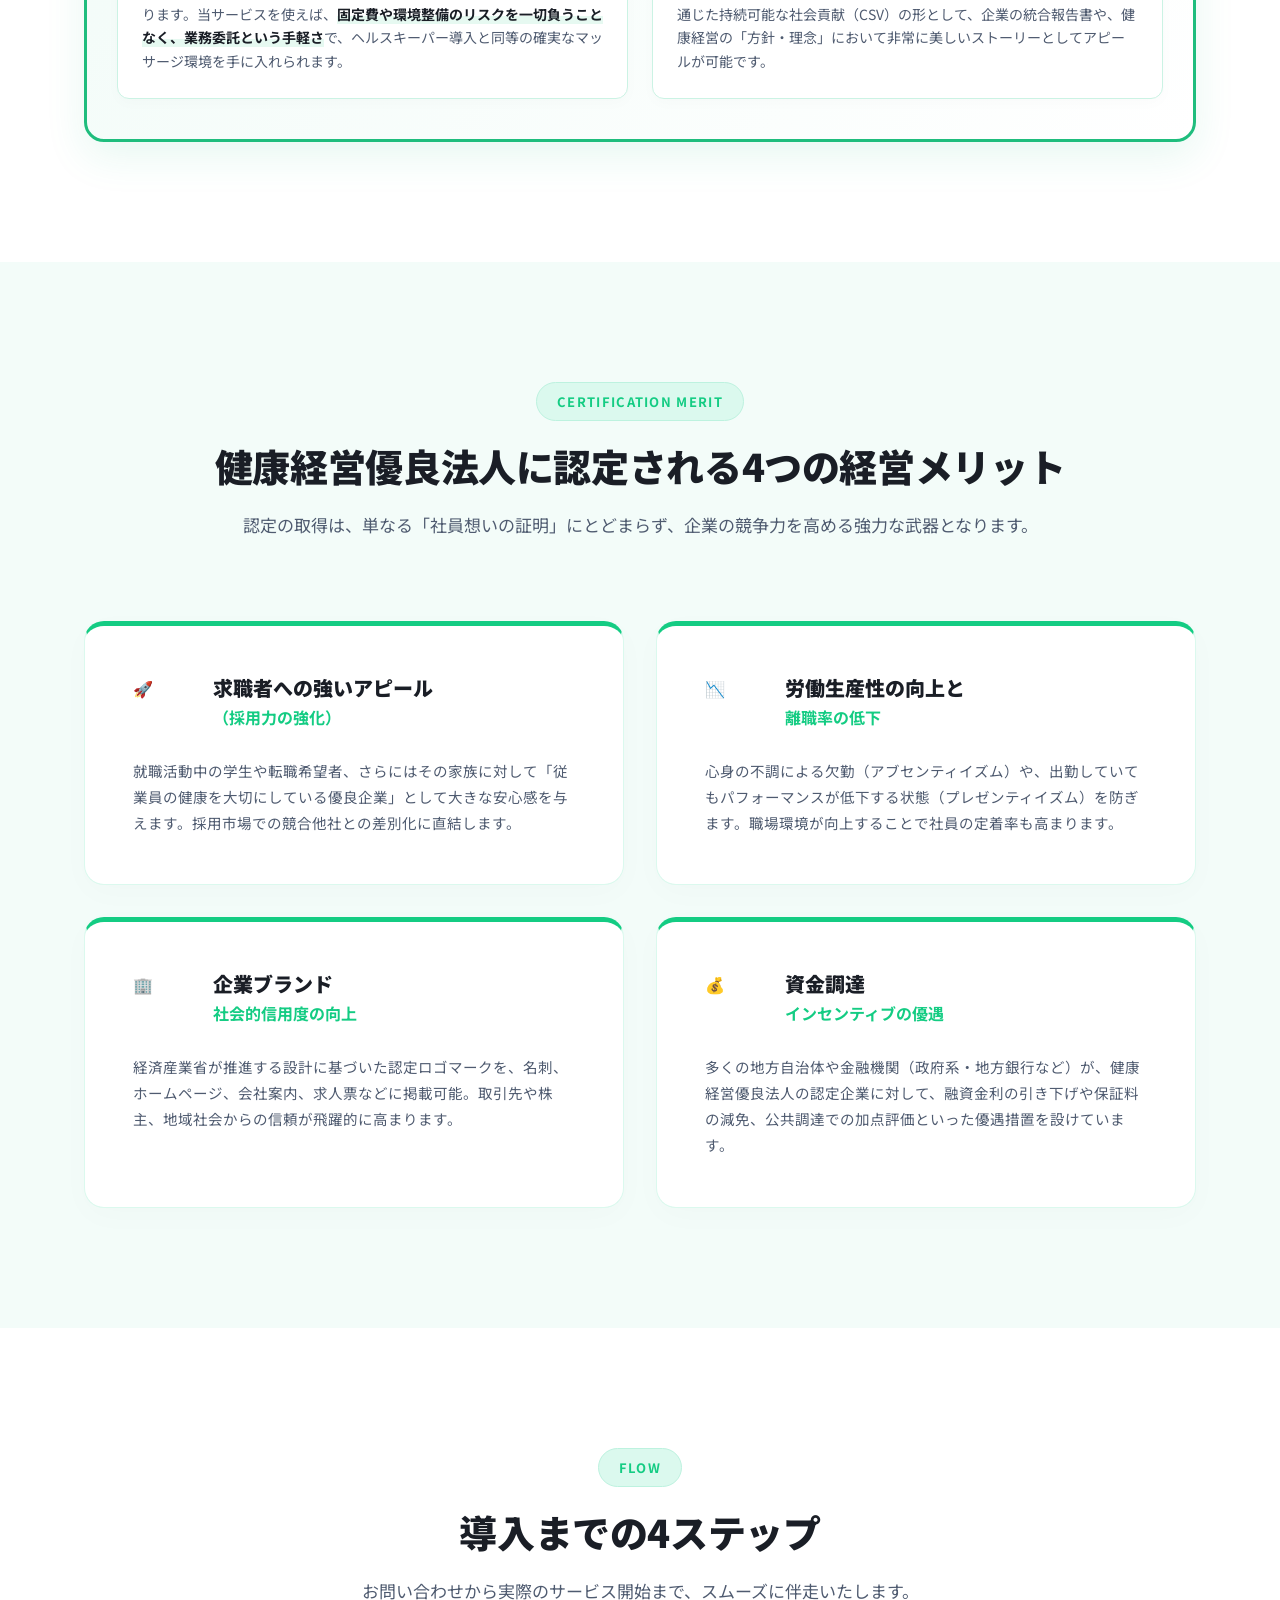
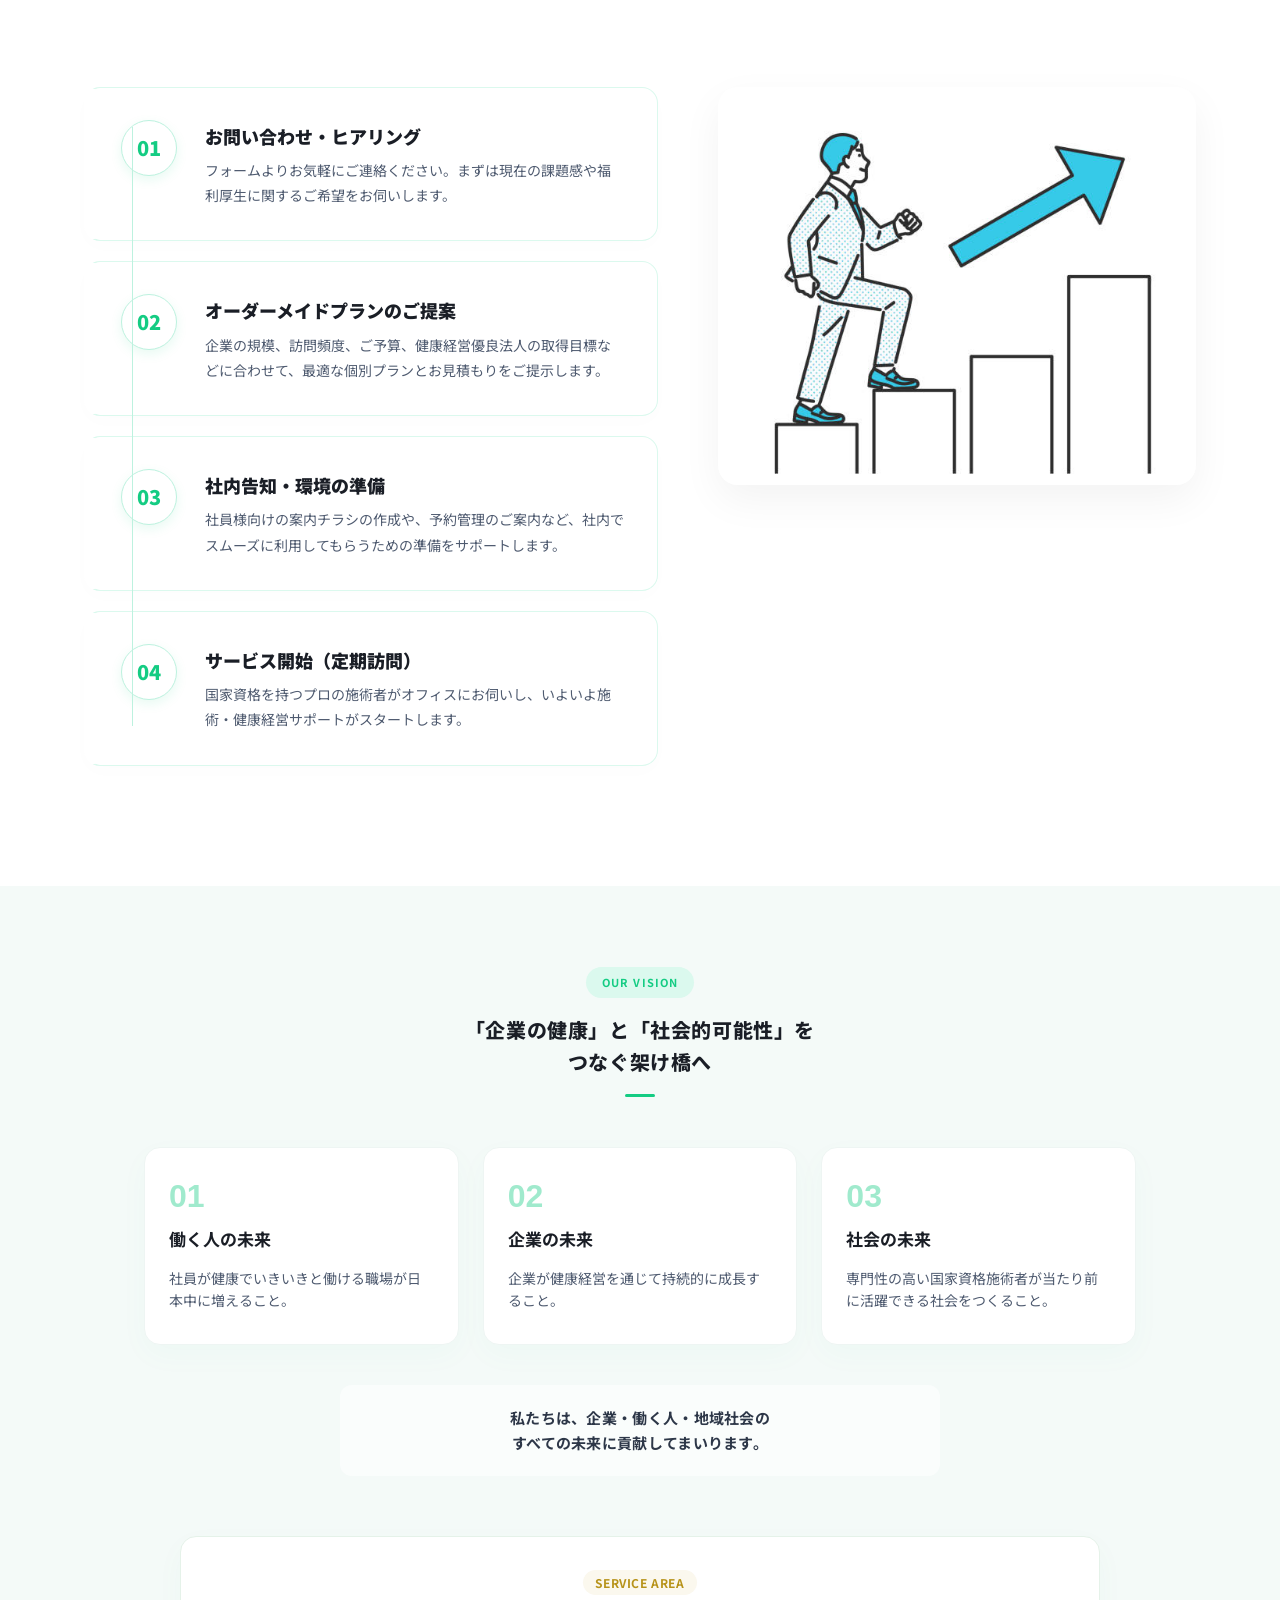
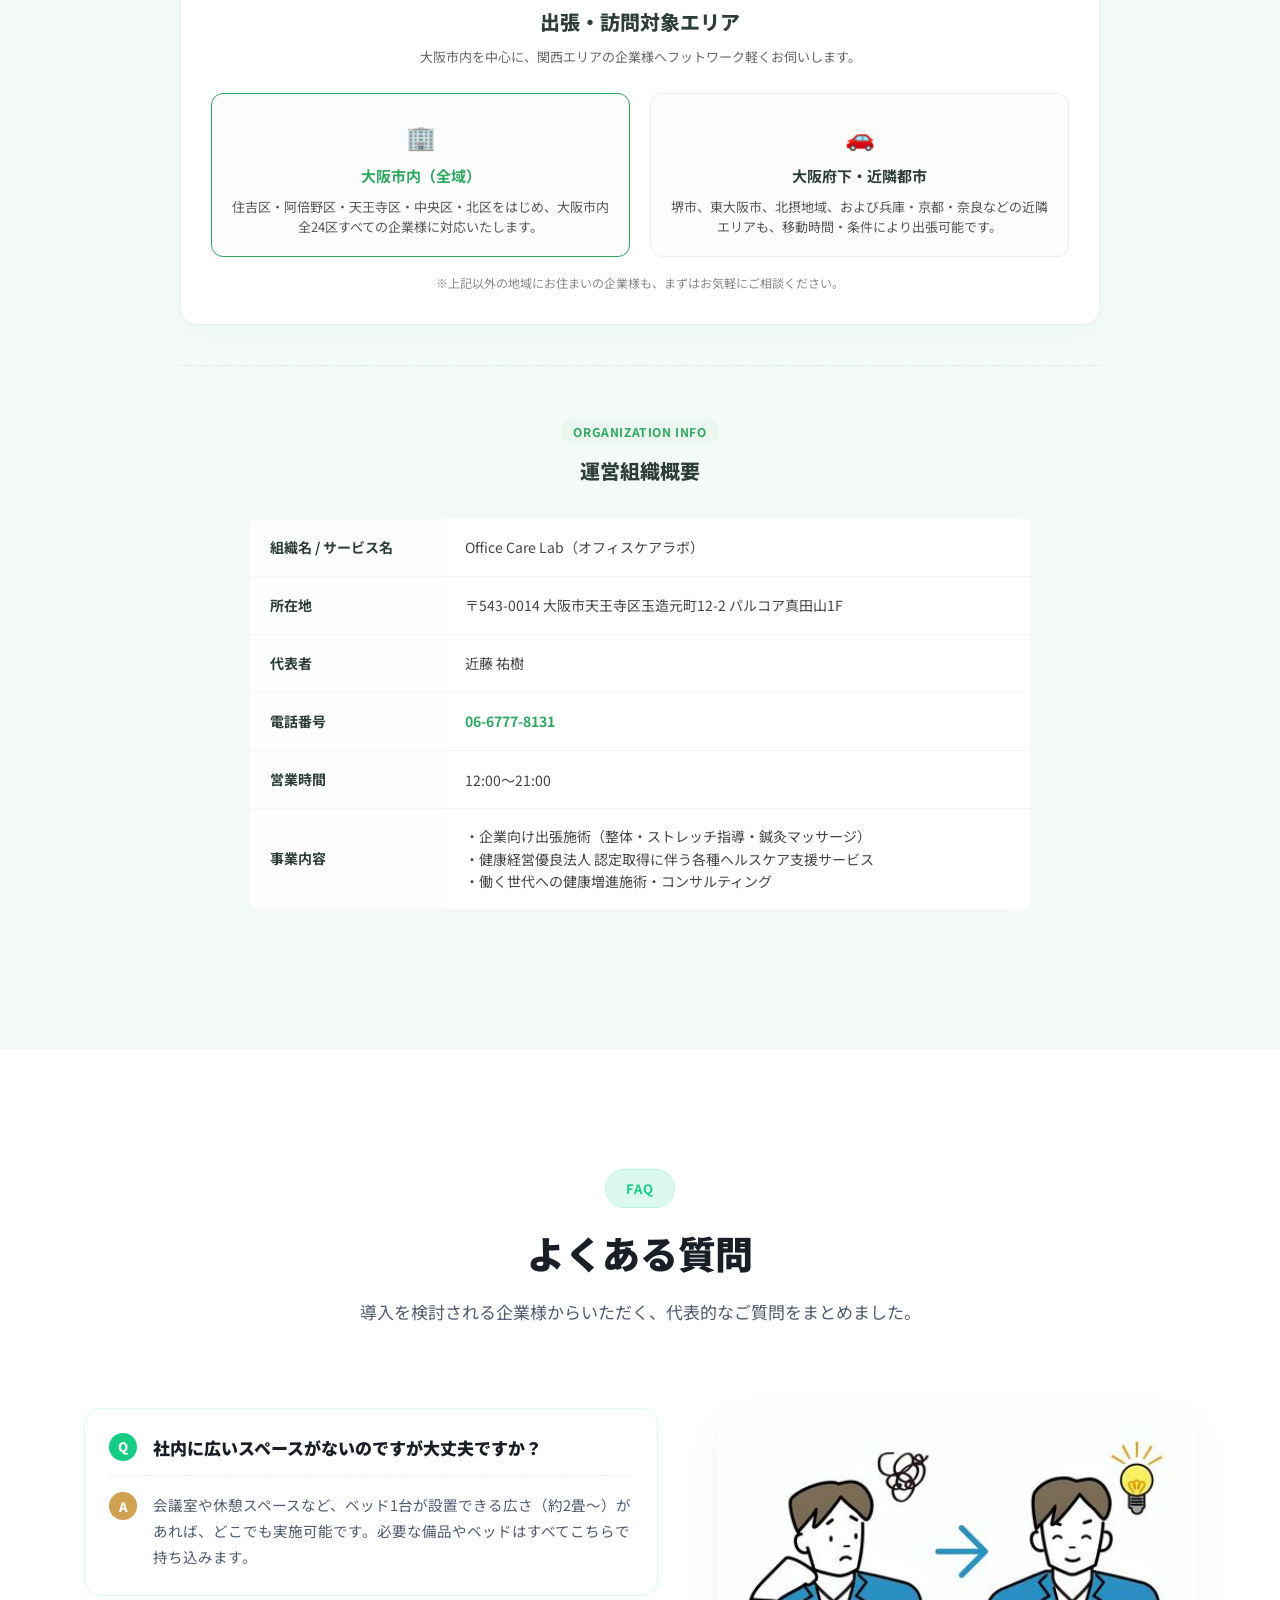
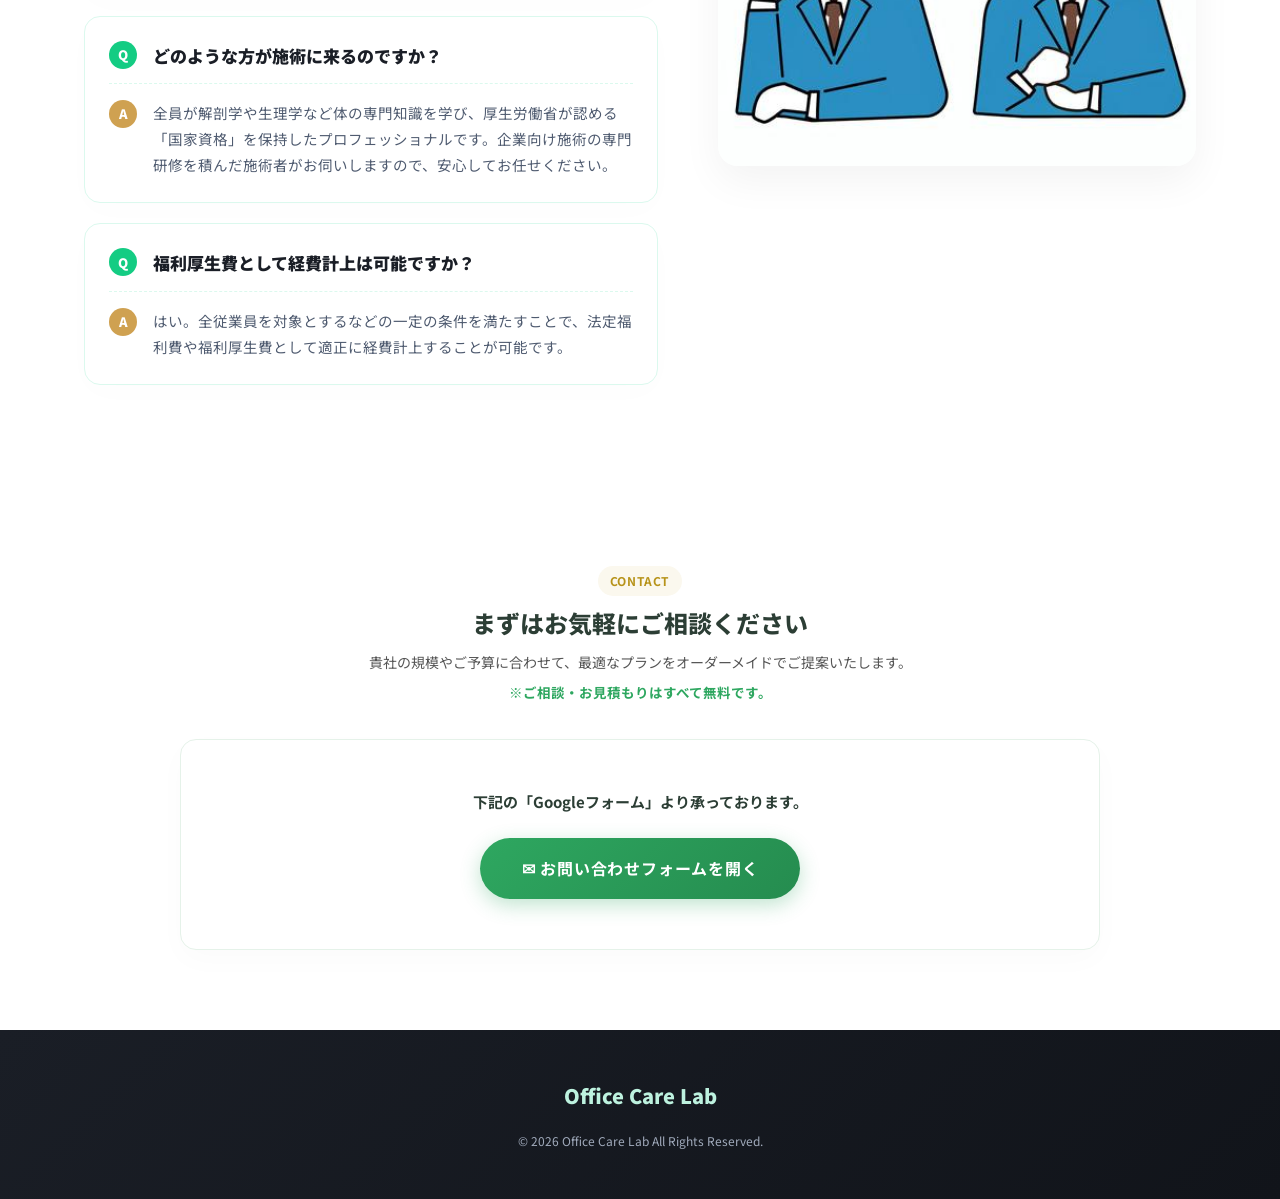
==== commit f90bd07a: "Update index.html" ====
--- a/index.html
+++ b/index.html
@@ -1241,47 +1241,6 @@
         </p>
     </div>
 
- <div id="contact" style="scroll-margin-top: 100px;"></div>
-<div class="ocl-contact-total-container" style="
-    width: 100%;
-    max-width: 960px;
-    margin: 60px auto 80px auto;
-    padding: 0 20px;
-    box-sizing: border-box;
-    font-family: 'Noto Sans JP', sans-serif;
-">
-
-    <div style="text-align: center; margin-bottom: 35px;">
-        <span style="
-            font-size: 12px; 
-            color: #b7931a; 
-            font-weight: 700; 
-            background: #fbf8ee; 
-            padding: 4px 12px; 
-            border-radius: 50px; 
-            letter-spacing: 0.05em;
-            display: inline-block;
-            margin-bottom: 10px;
-        ">CONTACT</span>
-        
-        <h2 style="
-            font-size: 24px; 
-            color: #2c3e35; 
-            margin: 0 0 12px 0; 
-            font-weight: 800;
-            line-height: 1.4;
-        ">
-            まずはお気軽にご相談ください
-        </h2>
-        
-        <p style="font-size: 14px; color: #555555; margin: 0 0 6px 0; line-height: 1.6;">
-            貴社の規模やご予算に合わせて、最適なプランをオーダーメイドでご提案いたします。
-        </p>
-        <p style="font-size: 13.5px; color: #2ea760; font-weight: 700; margin: 0;">
-            ※ご相談・お見積もりはすべて無料です。
-        </p>
-    </div>
-
     <div class="ocl-contact-form-box" style="
         background: #ffffff;
         border: 1px solid #e5f2e9;
